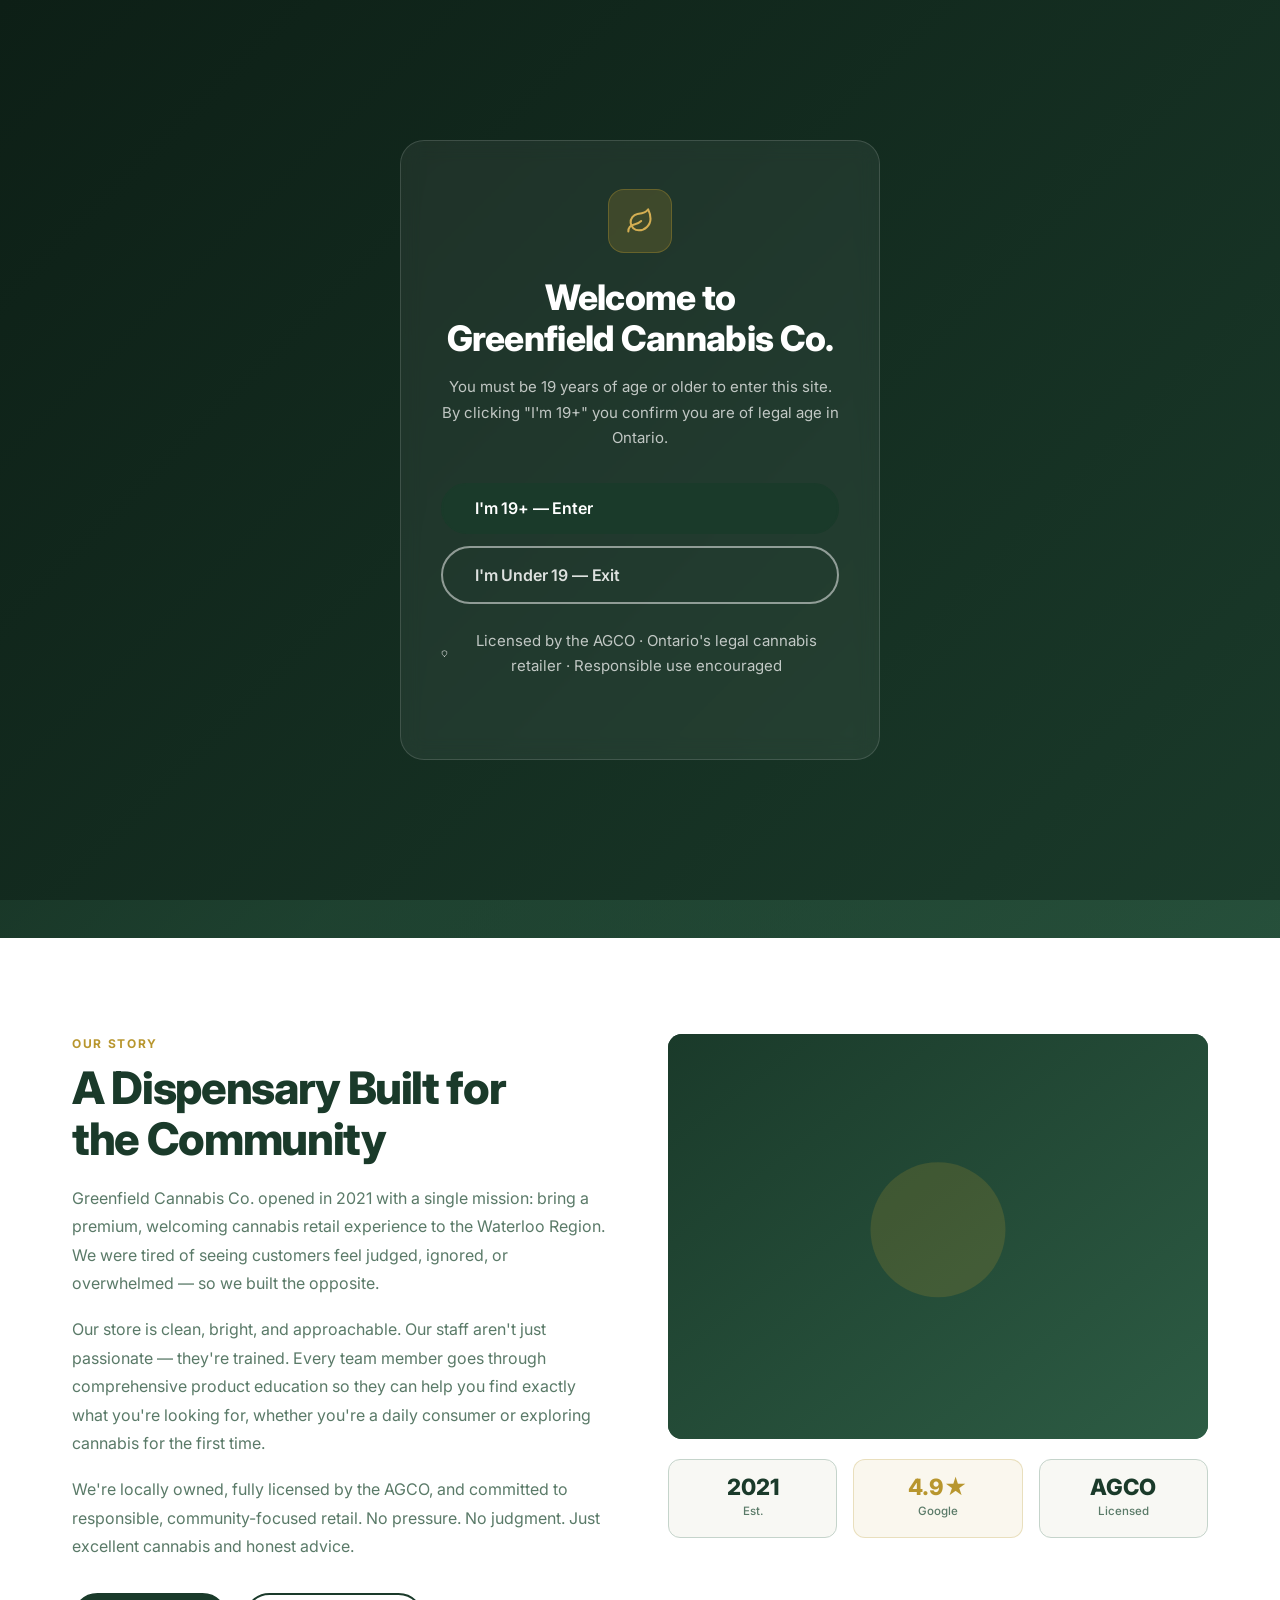
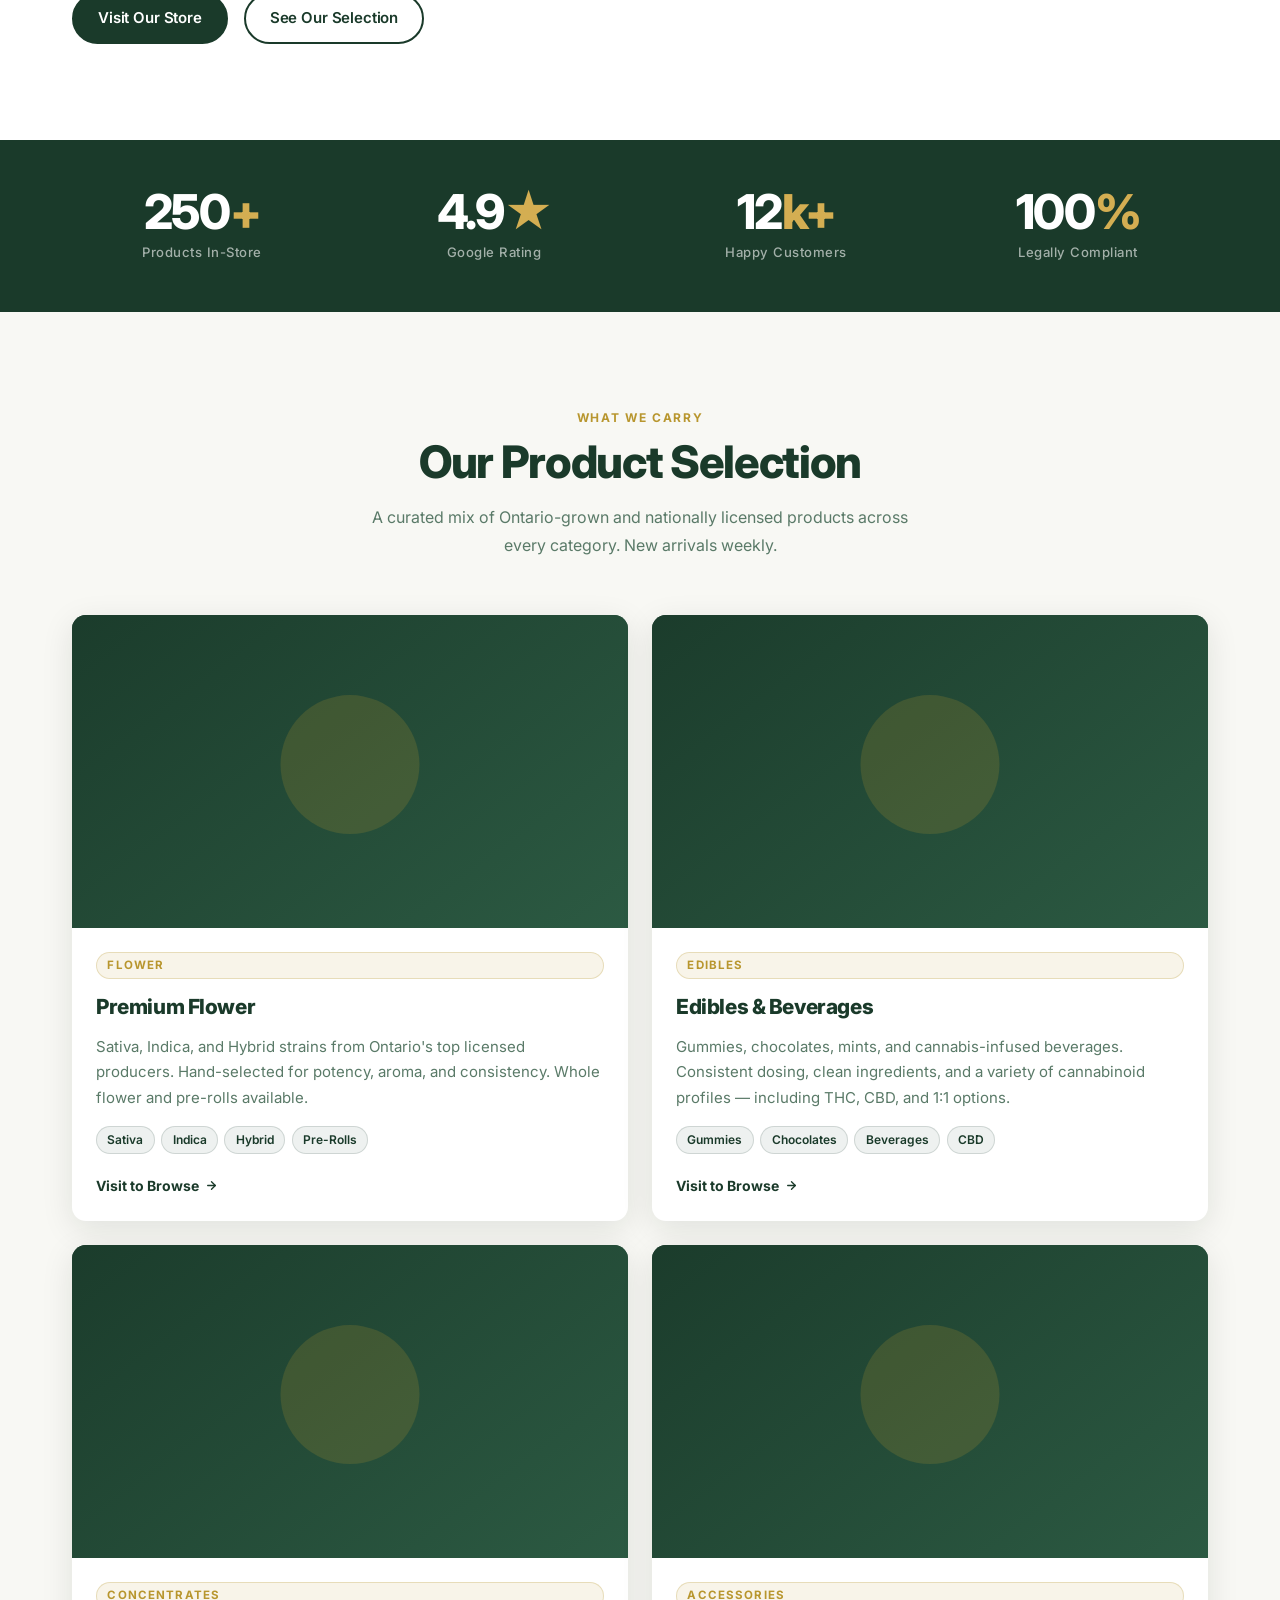
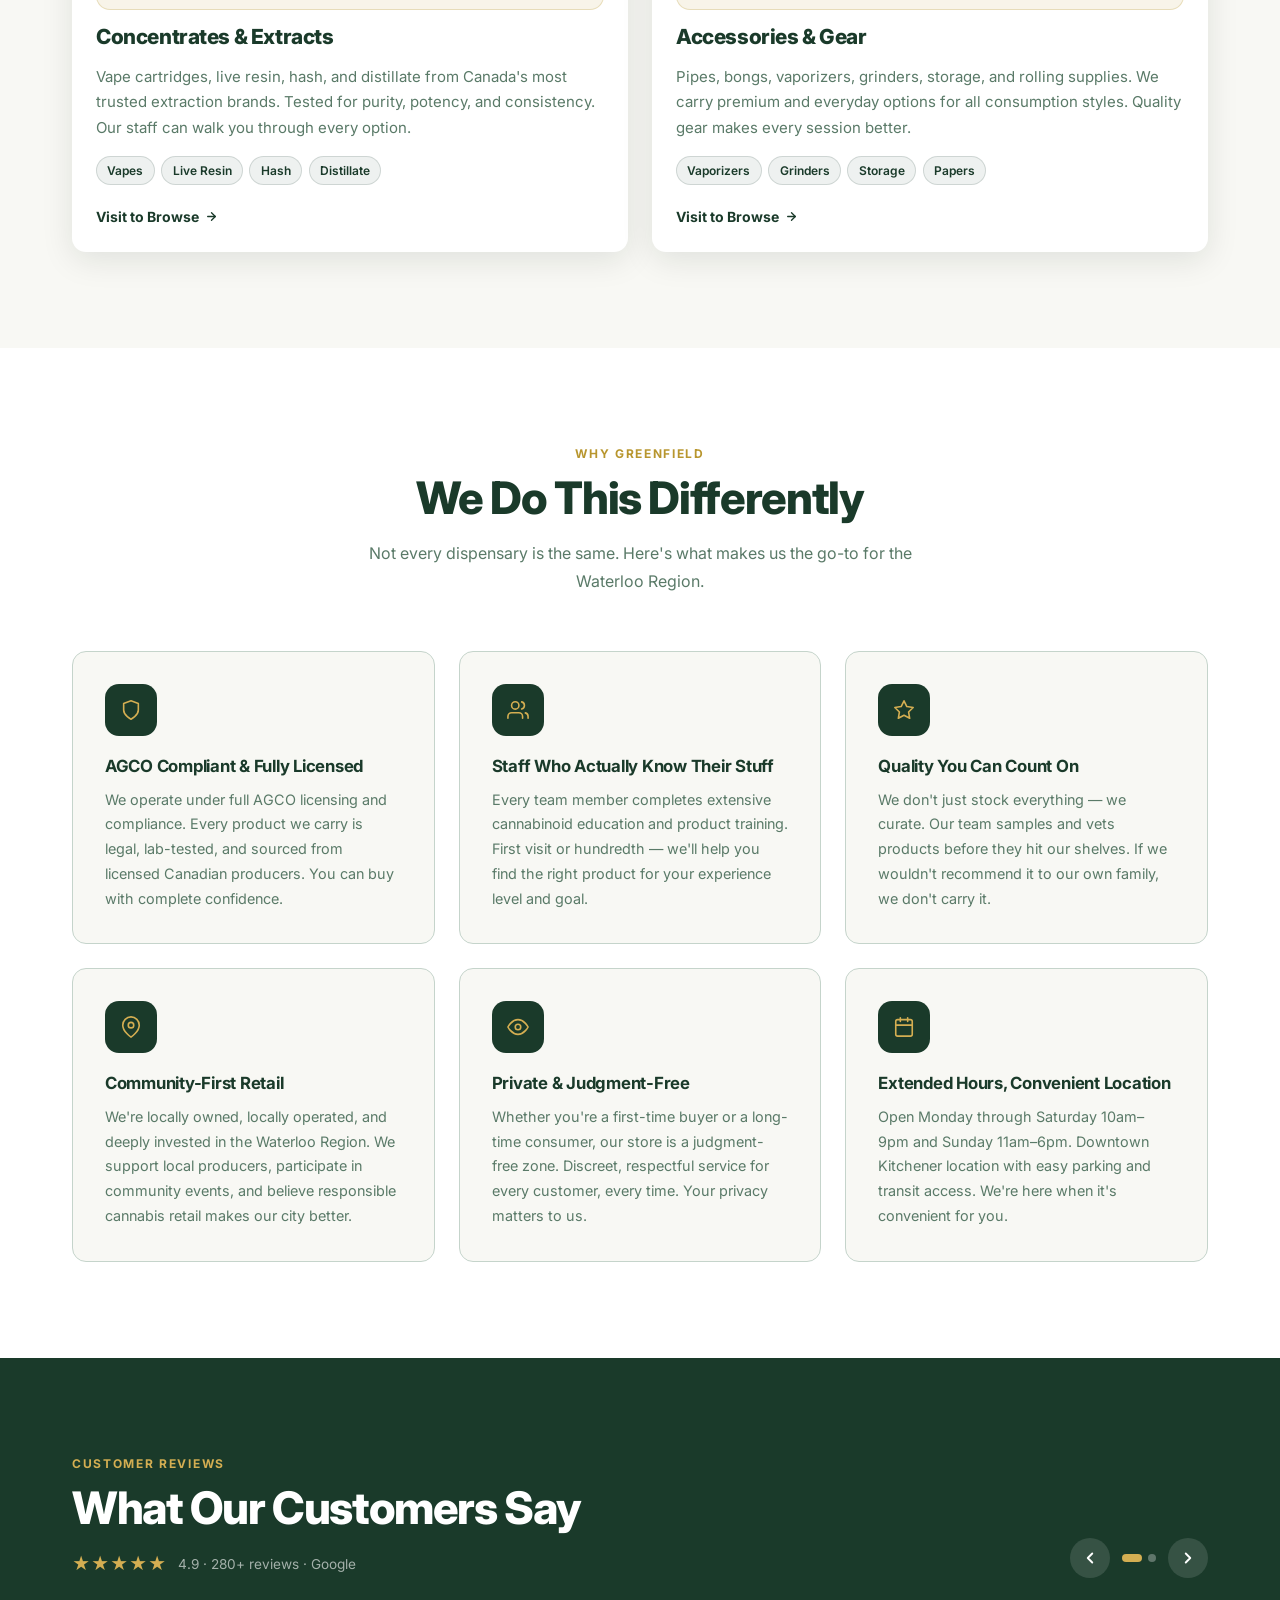
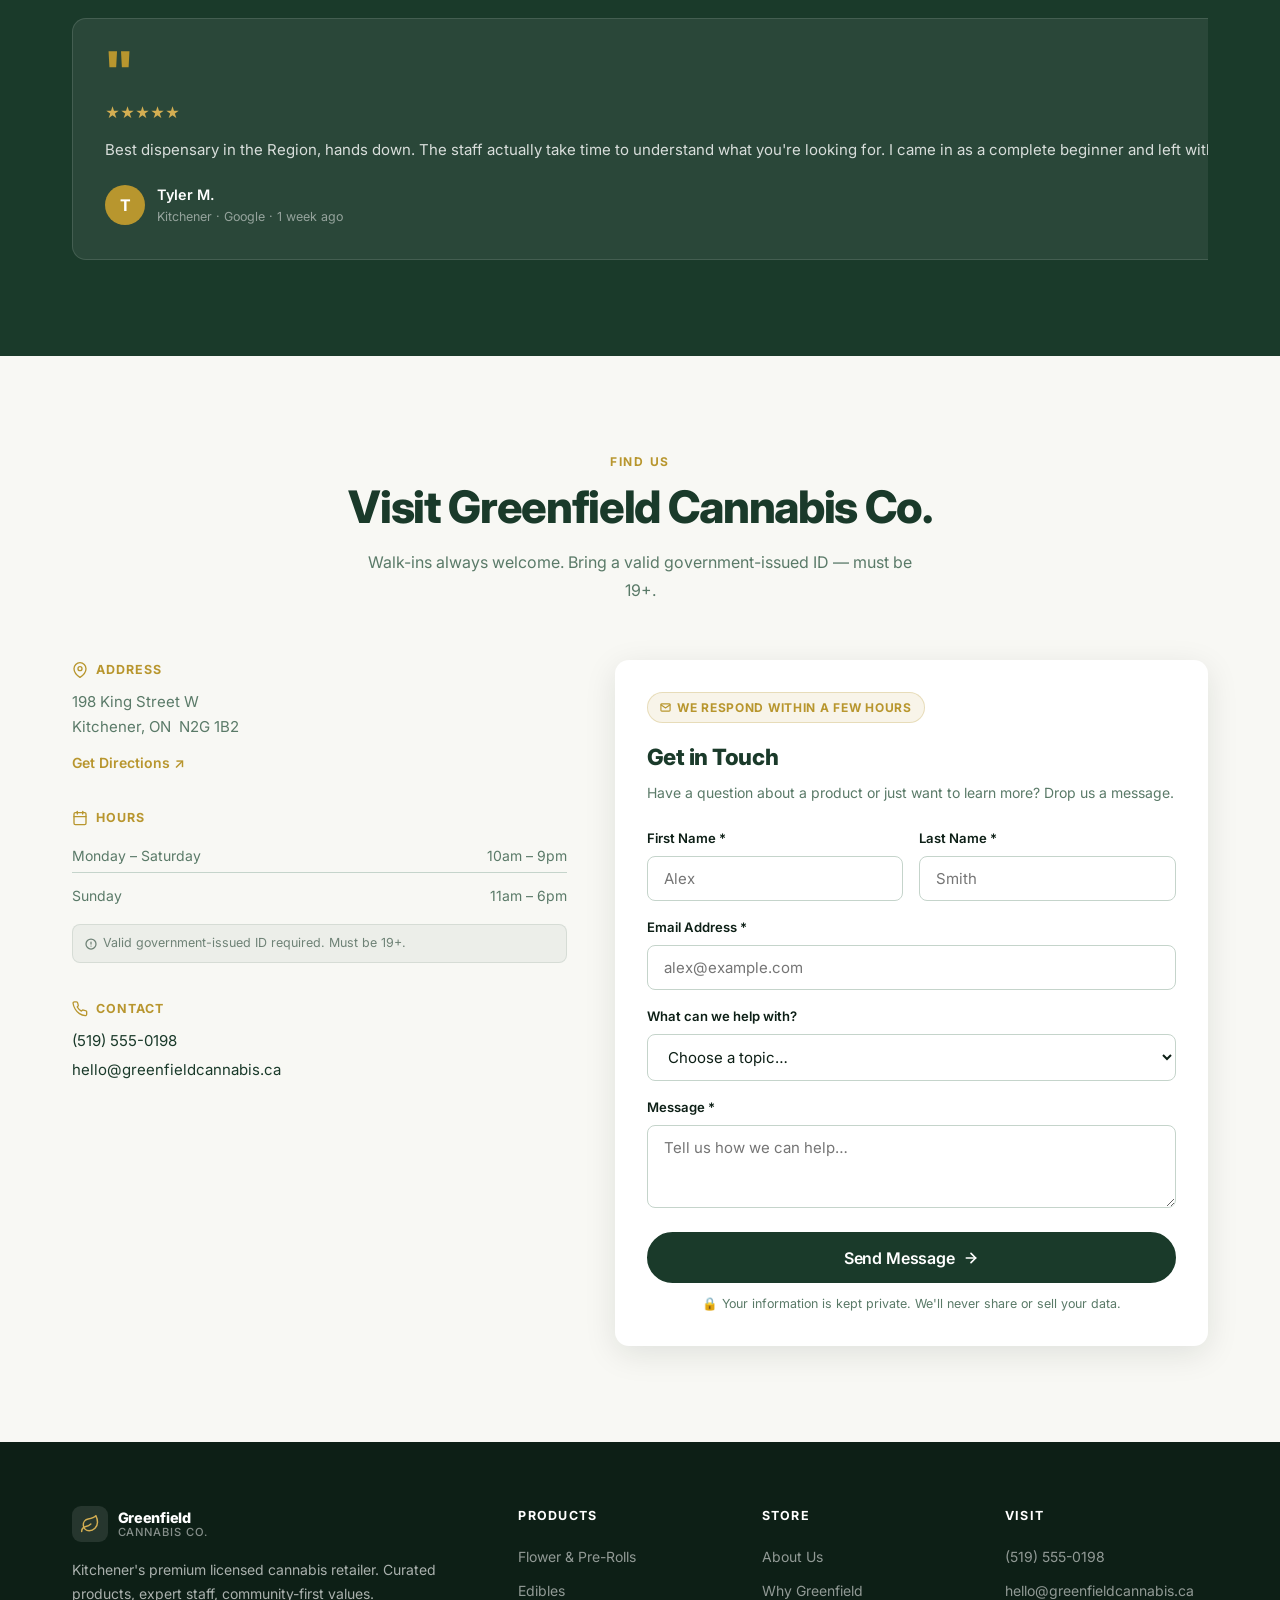
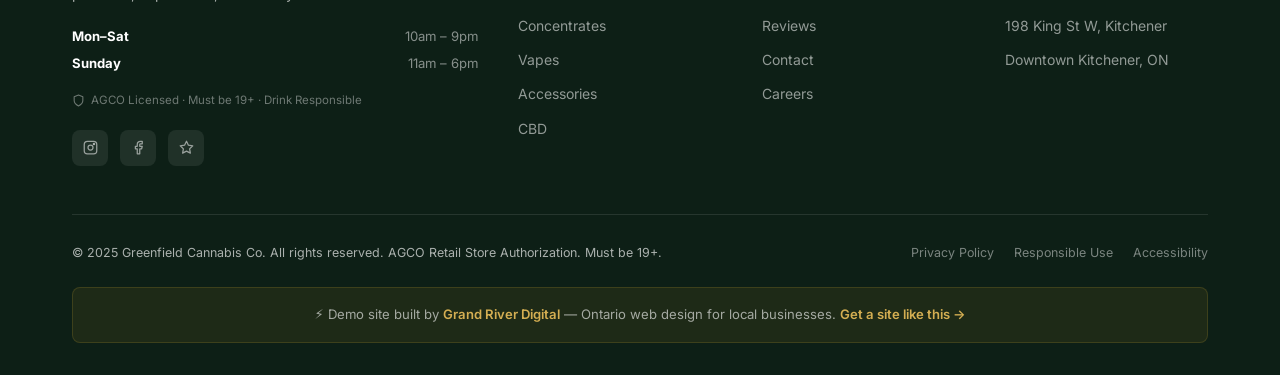
==== index.html @ 95811adf "feat: Greenfield Cannabis Co. demo site — GRD portfolio demo" ====
<!DOCTYPE html>
<html lang="en">
<head>
  <meta charset="UTF-8" />
  <meta name="viewport" content="width=device-width, initial-scale=1.0" />
  <meta name="theme-color" content="#1A3A2A" />
  <title>Greenfield Cannabis Co. | Premium Cannabis Dispensary in Kitchener, ON</title>
  <meta name="description" content="Greenfield Cannabis Co. — Kitchener's premium legal cannabis dispensary. Flower, edibles, concentrates, and accessories. Knowledgeable staff, licensed and compliant. Visit us today." />
  <meta name="robots" content="index, follow" />
  <meta property="og:title" content="Greenfield Cannabis Co. | Kitchener, ON" />
  <meta property="og:description" content="Premium licensed cannabis dispensary in Kitchener, Ontario. Flower, edibles, concentrates, and accessories. Expert staff, community-first." />
  <meta property="og:type" content="website" />
  <meta property="og:url" content="https://grandriverdigital.github.io/greenfield-cannabis-demo" />
  <link rel="canonical" href="https://grandriverdigital.github.io/greenfield-cannabis-demo" />

  <!-- Structured Data -->
  <script type="application/ld+json">
  {
    "@context": "https://schema.org",
    "@type": "Store",
    "name": "Greenfield Cannabis Co.",
    "description": "Premium licensed cannabis dispensary in Kitchener, Ontario.",
    "url": "https://grandriverdigital.github.io/greenfield-cannabis-demo",
    "telephone": "(519) 555-0198",
    "address": {
      "@type": "PostalAddress",
      "streetAddress": "198 King Street W",
      "addressLocality": "Kitchener",
      "addressRegion": "ON",
      "postalCode": "N2G 1B2",
      "addressCountry": "CA"
    },
    "openingHoursSpecification": [
      { "@type": "OpeningHoursSpecification", "dayOfWeek": ["Monday","Tuesday","Wednesday","Thursday","Friday","Saturday"], "opens": "10:00", "closes": "21:00" },
      { "@type": "OpeningHoursSpecification", "dayOfWeek": ["Sunday"], "opens": "11:00", "closes": "18:00" }
    ]
  }
  </script>

  <!-- Fonts -->
  <link rel="preconnect" href="https://fonts.googleapis.com" />
  <link rel="preconnect" href="https://fonts.gstatic.com" crossorigin />
  <link rel="stylesheet" href="https://fonts.googleapis.com/css2?family=Inter:wght@300;400;500;600;700;800;900&display=swap" media="print" onload="this.media='all'" />
  <noscript><link rel="stylesheet" href="https://fonts.googleapis.com/css2?family=Inter:wght@300;400;500;600;700;800;900&display=swap" /></noscript>

  <!-- Image fallback -->
  <script>
    var IMG_FALLBACK = 'data:image/svg+xml,%3Csvg xmlns=%22http://www.w3.org/2000/svg%22 width=%22800%22 height=%22600%22%3E%3ClinearGradient id=%22g%22 x1=%220%25%22 y1=%220%25%22 x2=%22100%25%22 y2=%22100%25%22%3E%3Cstop offset=%220%25%22 stop-color=%22%231A3A2A%22/%3E%3Cstop offset=%22100%25%22 stop-color=%22%232D5C44%22/%3E%3C/linearGradient%3E%3Crect width=%22800%22 height=%22600%22 fill=%22url(%23g)%22/%3E%3Ccircle cx=%22400%22 cy=%22290%22 r=%22100%22 fill=%22rgba(184,150,46,0.2)%22/%3E%3C/svg%3E';
    function imgFallback(img) {
      img.onerror = null;
      img.src = IMG_FALLBACK;
      img.style.objectFit = 'cover';
      var p = img.parentElement;
      if (p) p.style.background = 'linear-gradient(135deg,#1A3A2A 0%,#2D5C44 100%)';
    }
  </script>

  <link rel="stylesheet" href="styles.css" />
</head>
<body>

<!-- ═══════════════════════════════════
     AGE GATE
═══════════════════════════════════ -->
<div id="age-gate" role="dialog" aria-modal="true" aria-labelledby="ag-title">
  <div class="ag-card">
    <div class="ag-logo">
      <div class="ag-leaf" aria-hidden="true">
        <svg width="28" height="28" viewBox="0 0 24 24" fill="none" stroke="currentColor" stroke-width="1.75" stroke-linecap="round" stroke-linejoin="round"><path d="M11 20A7 7 0 0 1 9.8 6.1C15.5 5 17 4.48 19 2c1 2 2 4.18 2 8 0 5.5-4.78 10-10 10z"/><path d="M2 21c0-3 1.85-5.36 5.08-6C9.5 14.52 12 13 13 12"/></svg>
      </div>
    </div>
    <h1 id="ag-title">Welcome to<br/>Greenfield Cannabis Co.</h1>
    <p>You must be 19 years of age or older to enter this site. By clicking "I'm 19+" you confirm you are of legal age in Ontario.</p>
    <div class="ag-actions">
      <button class="btn btn-primary btn-lg" id="ag-yes">I'm 19+ — Enter</button>
      <a href="https://ontario.ca" class="btn btn-outline-lt btn-lg" id="ag-no">I'm Under 19 — Exit</a>
    </div>
    <p class="ag-disclaimer">
      <svg width="11" height="11" viewBox="0 0 24 24" fill="none" stroke="currentColor" stroke-width="2.5" stroke-linecap="round" stroke-linejoin="round" aria-hidden="true"><path d="M12 22s8-4 8-10V5l-8-3-8 3v7c0 6 8 10 8 10z"/></svg>
      Licensed by the AGCO · Ontario's legal cannabis retailer · Responsible use encouraged
    </p>
  </div>
</div>

<!-- ═══════════════════════════════════
     TOP BAR
═══════════════════════════════════ -->
<div id="topbar">
  <div class="topbar-left">
    <div class="topbar-item">
      <svg width="13" height="13" viewBox="0 0 24 24" fill="none" stroke="currentColor" stroke-width="2" stroke-linecap="round" stroke-linejoin="round" aria-hidden="true"><path d="M21 10c0 7-9 13-9 13s-9-6-9-13a9 9 0 0 1 18 0z"/><circle cx="12" cy="10" r="3"/></svg>
      198 King Street W, Kitchener, ON
    </div>
    <div class="topbar-item">
      <svg width="13" height="13" viewBox="0 0 24 24" fill="none" stroke="currentColor" stroke-width="2" stroke-linecap="round" stroke-linejoin="round" aria-hidden="true"><rect x="3" y="4" width="18" height="18" rx="2"/><line x1="16" y1="2" x2="16" y2="6"/><line x1="8" y1="2" x2="8" y2="6"/><line x1="3" y1="10" x2="21" y2="10"/></svg>
      Mon–Sat 10am–9pm &nbsp;|&nbsp; Sun 11am–6pm
    </div>
  </div>
  <a href="tel:5195550198" class="topbar-phone">
    <svg width="13" height="13" viewBox="0 0 24 24" fill="none" stroke="currentColor" stroke-width="2" stroke-linecap="round" stroke-linejoin="round" aria-hidden="true"><path d="M22 16.92v3a2 2 0 0 1-2.18 2 19.79 19.79 0 0 1-8.63-3.07A19.5 19.5 0 0 1 4.69 12 19.79 19.79 0 0 1 1.61 3.44 2 2 0 0 1 3.6 1.27h3a2 2 0 0 1 2 1.72 12.84 12.84 0 0 0 .7 2.81 2 2 0 0 1-.45 2.11L7.91 8.94a16 16 0 0 0 6.16 6.16l.94-.94a2 2 0 0 1 2.11-.45 12.84 12.84 0 0 0 2.81.7A2 2 0 0 1 22 16.92z"/></svg>
    (519) 555-0198
  </a>
</div>

<!-- ═══════════════════════════════════
     STICKY HEADER
═══════════════════════════════════ -->
<header id="hdr">
  <div class="wrap hdr-inner">
    <a href="#" class="logo" aria-label="Greenfield Cannabis Co. — home">
      <div class="logo-icon" aria-hidden="true">
        <svg width="20" height="20" viewBox="0 0 24 24" fill="none" stroke="currentColor" stroke-width="1.75" stroke-linecap="round" stroke-linejoin="round"><path d="M11 20A7 7 0 0 1 9.8 6.1C15.5 5 17 4.48 19 2c1 2 2 4.18 2 8 0 5.5-4.78 10-10 10z"/><path d="M2 21c0-3 1.85-5.36 5.08-6C9.5 14.52 12 13 13 12"/></svg>
      </div>
      <div class="logo-text">
        Greenfield
        <span>Cannabis Co.</span>
      </div>
    </a>

    <nav class="desktop-nav" aria-label="Main navigation">
      <a href="#about">About</a>
      <a href="#products">Products</a>
      <a href="#why-us">Why Us</a>
      <a href="#contact">Visit</a>
    </nav>

    <div class="hdr-right">
      <a href="tel:5195550198" class="hdr-phone" aria-label="Call us">
        <svg width="15" height="15" viewBox="0 0 24 24" fill="none" stroke="currentColor" stroke-width="2" stroke-linecap="round" stroke-linejoin="round" aria-hidden="true"><path d="M22 16.92v3a2 2 0 0 1-2.18 2 19.79 19.79 0 0 1-8.63-3.07A19.5 19.5 0 0 1 4.69 12 19.79 19.79 0 0 1 1.61 3.44 2 2 0 0 1 3.6 1.27h3a2 2 0 0 1 2 1.72 12.84 12.84 0 0 0 .7 2.81 2 2 0 0 1-.45 2.11L7.91 8.94a16 16 0 0 0 6.16 6.16l.94-.94a2 2 0 0 1 2.11-.45 12.84 12.84 0 0 0 2.81.7A2 2 0 0 1 22 16.92z"/></svg>
        (519) 555-0198
      </a>
      <a href="#contact" class="btn btn-primary btn-sm">Visit Us Today</a>
      <button class="hamburger" id="hamburger" aria-label="Toggle navigation menu" aria-expanded="false">
        <span></span><span></span><span></span>
      </button>
    </div>
  </div>
</header>

<!-- Mobile Nav -->
<div id="mobile-nav" role="dialog" aria-modal="true" aria-label="Mobile navigation">
  <nav>
    <a href="#about" class="mobile-link">About</a>
    <a href="#products" class="mobile-link">Products</a>
    <a href="#why-us" class="mobile-link">Why Us</a>
    <a href="#contact" class="mobile-link">Visit</a>
  </nav>
  <div class="mobile-nav-cta">
    <a href="tel:5195550198" class="btn btn-outline-dk btn-lg" style="justify-content:center">
      <svg width="17" height="17" viewBox="0 0 24 24" fill="none" stroke="currentColor" stroke-width="2" stroke-linecap="round" stroke-linejoin="round" aria-hidden="true"><path d="M22 16.92v3a2 2 0 0 1-2.18 2 19.79 19.79 0 0 1-8.63-3.07A19.5 19.5 0 0 1 4.69 12 19.79 19.79 0 0 1 1.61 3.44 2 2 0 0 1 3.6 1.27h3a2 2 0 0 1 2 1.72 12.84 12.84 0 0 0 .7 2.81 2 2 0 0 1-.45 2.11L7.91 8.94a16 16 0 0 0 6.16 6.16l.94-.94a2 2 0 0 1 2.11-.45 12.84 12.84 0 0 0 2.81.7A2 2 0 0 1 22 16.92z"/></svg>
      (519) 555-0198
    </a>
    <a href="#contact" class="btn btn-primary btn-lg" style="justify-content:center">Get Directions</a>
  </div>
</div>

<!-- ═══════════════════════════════════
     HERO
═══════════════════════════════════ -->
<section id="hero" aria-labelledby="hero-h1">
  <div class="hero-bg">
    <img
      src="https://images.pexels.com/photos/5756626/pexels-photo-5756626.jpeg?auto=compress&cs=tinysrgb&w=1800&h=900&dpr=1"
      alt="Clean, modern retail dispensary interior with professional product display"
      fetchpriority="high"
      loading="eager"
      onerror="imgFallback(this)" />
  </div>
  <div class="hero-overlay" aria-hidden="true"></div>
  <div class="hero-content">
    <div class="wrap">
      <div class="hero-inner">
        <div class="hero-kicker">
          <span class="dot" aria-hidden="true"></span>
          AGCO Licensed &nbsp;·&nbsp; Kitchener, Ontario
        </div>
        <h1 id="hero-h1">
          Premium Cannabis.<br><em>Expert Guidance.</em>
        </h1>
        <p class="hero-sub">
          Kitchener's most trusted cannabis retailer. A curated selection of Ontario's finest flower, edibles, concentrates, and accessories — with staff who actually know their stuff.
        </p>
        <div class="hero-ctas">
          <a href="#products" class="btn btn-primary btn-lg">
            <svg width="17" height="17" viewBox="0 0 24 24" fill="none" stroke="currentColor" stroke-width="2.2" stroke-linecap="round" stroke-linejoin="round" aria-hidden="true"><rect x="2" y="3" width="20" height="14" rx="2"/><line x1="8" y1="21" x2="16" y2="21"/><line x1="12" y1="17" x2="12" y2="21"/></svg>
            Explore Products
          </a>
          <a href="#contact" class="btn btn-outline btn-lg">
            Store Hours &amp; Location
            <svg width="16" height="16" viewBox="0 0 24 24" fill="none" stroke="currentColor" stroke-width="2.5" stroke-linecap="round" stroke-linejoin="round" aria-hidden="true"><line x1="5" y1="12" x2="19" y2="12"/><polyline points="12 5 19 12 12 19"/></svg>
          </a>
        </div>
        <div class="hero-badges" role="list" aria-label="Trust indicators">
          <div class="hero-badge" role="listitem">
            <span class="badge-icon" aria-hidden="true">✓</span>
            AGCO Licensed
          </div>
          <div class="hero-badge" role="listitem">
            <span class="badge-icon" aria-hidden="true">🌿</span>
            Ontario Grown
          </div>
          <div class="hero-badge" role="listitem">
            <span class="badge-icon" aria-hidden="true">👤</span>
            Expert Staff
          </div>
          <div class="hero-badge" role="listitem">
            <span class="badge-icon" aria-hidden="true">🔒</span>
            Private &amp; Discreet
          </div>
        </div>
      </div>
    </div>
  </div>
</section>

<!-- ═══════════════════════════════════
     ABOUT / STORY
═══════════════════════════════════ -->
<section id="about" aria-labelledby="about-title">
  <div class="wrap">
    <div class="about-grid">
      <div class="about-text">
        <div class="eyebrow sr">Our Story</div>
        <h2 class="section-title sr d1" id="about-title">A Dispensary Built for<br/>the Community</h2>
        <p class="sr d2">
          Greenfield Cannabis Co. opened in 2021 with a single mission: bring a premium, welcoming cannabis retail experience to the Waterloo Region. We were tired of seeing customers feel judged, ignored, or overwhelmed — so we built the opposite.
        </p>
        <p class="sr d2">
          Our store is clean, bright, and approachable. Our staff aren't just passionate — they're trained. Every team member goes through comprehensive product education so they can help you find exactly what you're looking for, whether you're a daily consumer or exploring cannabis for the first time.
        </p>
        <p class="sr d3">
          We're locally owned, fully licensed by the AGCO, and committed to responsible, community-focused retail. No pressure. No judgment. Just excellent cannabis and honest advice.
        </p>
        <div class="about-cta sr d4">
          <a href="#contact" class="btn btn-primary">Visit Our Store</a>
          <a href="#products" class="btn btn-outline-dk">See Our Selection</a>
        </div>
      </div>
      <div class="about-img-side sr">
        <div class="about-img-main">
          <img
            src="https://images.pexels.com/photos/5758856/pexels-photo-5758856.jpeg?auto=compress&cs=tinysrgb&w=800&h=600&dpr=1"
            alt="Clean, modern cannabis dispensary retail floor with display cases"
            loading="lazy"
            onerror="imgFallback(this)" />
        </div>
        <div class="about-stat-badges">
          <div class="about-stat-badge">
            <div class="big">2021</div>
            <div class="sm">Est.</div>
          </div>
          <div class="about-stat-badge gold">
            <div class="big">4.9★</div>
            <div class="sm">Google</div>
          </div>
          <div class="about-stat-badge">
            <div class="big">AGCO</div>
            <div class="sm">Licensed</div>
          </div>
        </div>
      </div>
    </div>
  </div>
</section>

<!-- ═══════════════════════════════════
     STATS STRIP
═══════════════════════════════════ -->
<div id="stats" aria-label="Store highlights">
  <div class="wrap">
    <div class="stats-row">
      <div class="stat-cell">
        <div class="stat-n" id="sn-skus">0<span class="accent">+</span></div>
        <div class="stat-l">Products In-Store</div>
      </div>
      <div class="stat-cell">
        <div class="stat-n">4.9<span class="accent">★</span></div>
        <div class="stat-l">Google Rating</div>
      </div>
      <div class="stat-cell">
        <div class="stat-n" id="sn-customers">0<span class="accent">k+</span></div>
        <div class="stat-l">Happy Customers</div>
      </div>
      <div class="stat-cell">
        <div class="stat-n">100<span class="accent">%</span></div>
        <div class="stat-l">Legally Compliant</div>
      </div>
    </div>
  </div>
</div>

<!-- ═══════════════════════════════════
     PRODUCT CATEGORIES
═══════════════════════════════════ -->
<section id="products" aria-labelledby="prod-title">
  <div class="wrap">
    <div class="section-head">
      <div class="eyebrow sr">What We Carry</div>
      <h2 class="section-title sr d1" id="prod-title">Our Product Selection</h2>
      <p class="section-sub sr d2">A curated mix of Ontario-grown and nationally licensed products across every category. New arrivals weekly.</p>
    </div>

    <div class="products-grid">

      <article class="product-card sr d1" aria-label="Flower category">
        <div class="product-card__img">
          <img
            src="https://images.pexels.com/photos/7667526/pexels-photo-7667526.jpeg?auto=compress&cs=tinysrgb&w=700&h=480&dpr=1"
            alt="Premium cannabis flower buds up close"
            loading="lazy"
            onerror="imgFallback(this)" />
        </div>
        <div class="product-card__body">
          <div class="product-card__cat">Flower</div>
          <h3>Premium Flower</h3>
          <p>Sativa, Indica, and Hybrid strains from Ontario's top licensed producers. Hand-selected for potency, aroma, and consistency. Whole flower and pre-rolls available.</p>
          <div class="product-card__tags">
            <span class="ptag">Sativa</span>
            <span class="ptag">Indica</span>
            <span class="ptag">Hybrid</span>
            <span class="ptag">Pre-Rolls</span>
          </div>
          <a href="#contact" class="product-card__cta">
            Visit to Browse
            <svg width="13" height="13" viewBox="0 0 24 24" fill="none" stroke="currentColor" stroke-width="2.5" stroke-linecap="round" stroke-linejoin="round" aria-hidden="true"><line x1="5" y1="12" x2="19" y2="12"/><polyline points="12 5 19 12 12 19"/></svg>
          </a>
        </div>
      </article>

      <article class="product-card sr d2" aria-label="Edibles category">
        <div class="product-card__img">
          <img
            src="https://images.pexels.com/photos/5469069/pexels-photo-5469069.jpeg?auto=compress&cs=tinysrgb&w=700&h=480&dpr=1"
            alt="Cannabis infused edibles and gummies on display"
            loading="lazy"
            onerror="imgFallback(this)" />
        </div>
        <div class="product-card__body">
          <div class="product-card__cat">Edibles</div>
          <h3>Edibles &amp; Beverages</h3>
          <p>Gummies, chocolates, mints, and cannabis-infused beverages. Consistent dosing, clean ingredients, and a variety of cannabinoid profiles — including THC, CBD, and 1:1 options.</p>
          <div class="product-card__tags">
            <span class="ptag">Gummies</span>
            <span class="ptag">Chocolates</span>
            <span class="ptag">Beverages</span>
            <span class="ptag">CBD</span>
          </div>
          <a href="#contact" class="product-card__cta">
            Visit to Browse
            <svg width="13" height="13" viewBox="0 0 24 24" fill="none" stroke="currentColor" stroke-width="2.5" stroke-linecap="round" stroke-linejoin="round" aria-hidden="true"><line x1="5" y1="12" x2="19" y2="12"/><polyline points="12 5 19 12 12 19"/></svg>
          </a>
        </div>
      </article>

      <article class="product-card sr d3" aria-label="Concentrates category">
        <div class="product-card__img">
          <img
            src="https://images.pexels.com/photos/5756626/pexels-photo-5756626.jpeg?auto=compress&cs=tinysrgb&w=700&h=480&dpr=1"
            alt="Modern dispensary showing concentrate and extract products"
            loading="lazy"
            onerror="imgFallback(this)" />
        </div>
        <div class="product-card__body">
          <div class="product-card__cat">Concentrates</div>
          <h3>Concentrates &amp; Extracts</h3>
          <p>Vape cartridges, live resin, hash, and distillate from Canada's most trusted extraction brands. Tested for purity, potency, and consistency. Our staff can walk you through every option.</p>
          <div class="product-card__tags">
            <span class="ptag">Vapes</span>
            <span class="ptag">Live Resin</span>
            <span class="ptag">Hash</span>
            <span class="ptag">Distillate</span>
          </div>
          <a href="#contact" class="product-card__cta">
            Visit to Browse
            <svg width="13" height="13" viewBox="0 0 24 24" fill="none" stroke="currentColor" stroke-width="2.5" stroke-linecap="round" stroke-linejoin="round" aria-hidden="true"><line x1="5" y1="12" x2="19" y2="12"/><polyline points="12 5 19 12 12 19"/></svg>
          </a>
        </div>
      </article>

      <article class="product-card sr d2" aria-label="Accessories category">
        <div class="product-card__img">
          <img
            src="https://images.pexels.com/photos/3692717/pexels-photo-3692717.jpeg?auto=compress&cs=tinysrgb&w=700&h=480&dpr=1"
            alt="Clean modern retail shelving with cannabis accessories"
            loading="lazy"
            onerror="imgFallback(this)" />
        </div>
        <div class="product-card__body">
          <div class="product-card__cat">Accessories</div>
          <h3>Accessories &amp; Gear</h3>
          <p>Pipes, bongs, vaporizers, grinders, storage, and rolling supplies. We carry premium and everyday options for all consumption styles. Quality gear makes every session better.</p>
          <div class="product-card__tags">
            <span class="ptag">Vaporizers</span>
            <span class="ptag">Grinders</span>
            <span class="ptag">Storage</span>
            <span class="ptag">Papers</span>
          </div>
          <a href="#contact" class="product-card__cta">
            Visit to Browse
            <svg width="13" height="13" viewBox="0 0 24 24" fill="none" stroke="currentColor" stroke-width="2.5" stroke-linecap="round" stroke-linejoin="round" aria-hidden="true"><line x1="5" y1="12" x2="19" y2="12"/><polyline points="12 5 19 12 12 19"/></svg>
          </a>
        </div>
      </article>

    </div>
  </div>
</section>

<!-- ═══════════════════════════════════
     WHY US
═══════════════════════════════════ -->
<section id="why-us" aria-labelledby="why-title">
  <div class="wrap">
    <div class="section-head">
      <div class="eyebrow sr">Why Greenfield</div>
      <h2 class="section-title sr d1" id="why-title">We Do This Differently</h2>
      <p class="section-sub sr d2">Not every dispensary is the same. Here's what makes us the go-to for the Waterloo Region.</p>
    </div>

    <div class="why-grid">

      <div class="why-card sr d1">
        <div class="why-icon" aria-hidden="true">
          <svg width="22" height="22" viewBox="0 0 24 24" fill="none" stroke="currentColor" stroke-width="1.75" stroke-linecap="round" stroke-linejoin="round"><path d="M12 22s8-4 8-10V5l-8-3-8 3v7c0 6 8 10 8 10z"/></svg>
        </div>
        <h3>AGCO Compliant &amp; Fully Licensed</h3>
        <p>We operate under full AGCO licensing and compliance. Every product we carry is legal, lab-tested, and sourced from licensed Canadian producers. You can buy with complete confidence.</p>
      </div>

      <div class="why-card sr d2">
        <div class="why-icon" aria-hidden="true">
          <svg width="22" height="22" viewBox="0 0 24 24" fill="none" stroke="currentColor" stroke-width="1.75" stroke-linecap="round" stroke-linejoin="round"><path d="M17 21v-2a4 4 0 0 0-4-4H5a4 4 0 0 0-4 4v2"/><circle cx="9" cy="7" r="4"/><path d="M23 21v-2a4 4 0 0 0-3-3.87"/><path d="M16 3.13a4 4 0 0 1 0 7.75"/></svg>
        </div>
        <h3>Staff Who Actually Know Their Stuff</h3>
        <p>Every team member completes extensive cannabinoid education and product training. First visit or hundredth — we'll help you find the right product for your experience level and goal.</p>
      </div>

      <div class="why-card sr d3">
        <div class="why-icon" aria-hidden="true">
          <svg width="22" height="22" viewBox="0 0 24 24" fill="none" stroke="currentColor" stroke-width="1.75" stroke-linecap="round" stroke-linejoin="round"><polygon points="12 2 15.09 8.26 22 9.27 17 14.14 18.18 21.02 12 17.77 5.82 21.02 7 14.14 2 9.27 8.91 8.26 12 2"/></svg>
        </div>
        <h3>Quality You Can Count On</h3>
        <p>We don't just stock everything — we curate. Our team samples and vets products before they hit our shelves. If we wouldn't recommend it to our own family, we don't carry it.</p>
      </div>

      <div class="why-card sr d2">
        <div class="why-icon" aria-hidden="true">
          <svg width="22" height="22" viewBox="0 0 24 24" fill="none" stroke="currentColor" stroke-width="1.75" stroke-linecap="round" stroke-linejoin="round"><path d="M21 10c0 7-9 13-9 13s-9-6-9-13a9 9 0 0 1 18 0z"/><circle cx="12" cy="10" r="3"/></svg>
        </div>
        <h3>Community-First Retail</h3>
        <p>We're locally owned, locally operated, and deeply invested in the Waterloo Region. We support local producers, participate in community events, and believe responsible cannabis retail makes our city better.</p>
      </div>

      <div class="why-card sr d3">
        <div class="why-icon" aria-hidden="true">
          <svg width="22" height="22" viewBox="0 0 24 24" fill="none" stroke="currentColor" stroke-width="1.75" stroke-linecap="round" stroke-linejoin="round"><path d="M1 12s4-8 11-8 11 8 11 8-4 8-11 8-11-8-11-8z"/><circle cx="12" cy="12" r="3"/></svg>
        </div>
        <h3>Private &amp; Judgment-Free</h3>
        <p>Whether you're a first-time buyer or a long-time consumer, our store is a judgment-free zone. Discreet, respectful service for every customer, every time. Your privacy matters to us.</p>
      </div>

      <div class="why-card sr d4">
        <div class="why-icon" aria-hidden="true">
          <svg width="22" height="22" viewBox="0 0 24 24" fill="none" stroke="currentColor" stroke-width="1.75" stroke-linecap="round" stroke-linejoin="round"><rect x="3" y="4" width="18" height="18" rx="2"/><line x1="16" y1="2" x2="16" y2="6"/><line x1="8" y1="2" x2="8" y2="6"/><line x1="3" y1="10" x2="21" y2="10"/></svg>
        </div>
        <h3>Extended Hours, Convenient Location</h3>
        <p>Open Monday through Saturday 10am–9pm and Sunday 11am–6pm. Downtown Kitchener location with easy parking and transit access. We're here when it's convenient for you.</p>
      </div>

    </div>
  </div>
</section>

<!-- ═══════════════════════════════════
     TESTIMONIALS
═══════════════════════════════════ -->
<section id="testimonials" aria-labelledby="test-title">
  <div class="wrap">
    <div style="display:flex; justify-content:space-between; align-items:flex-end; flex-wrap:wrap; gap:1.5rem; margin-bottom:2.5rem;">
      <div>
        <div class="eyebrow lt sr">Customer Reviews</div>
        <h2 class="section-title lt sr d1" id="test-title">What Our Customers Say</h2>
        <div class="rating-display sr d2">
          <div class="stars" aria-label="4.9 star rating">★★★★★</div>
          <div class="rating-text">4.9 · 280+ reviews · Google</div>
        </div>
      </div>
      <div class="carousel-controls sr d1">
        <button class="carousel-btn" id="prev-btn" aria-label="Previous reviews">
          <svg width="18" height="18" viewBox="0 0 24 24" fill="none" stroke="currentColor" stroke-width="2.5" stroke-linecap="round" stroke-linejoin="round"><polyline points="15 18 9 12 15 6"/></svg>
        </button>
        <div class="carousel-dots" id="carousel-dots" role="tablist"></div>
        <button class="carousel-btn" id="next-btn" aria-label="Next reviews">
          <svg width="18" height="18" viewBox="0 0 24 24" fill="none" stroke="currentColor" stroke-width="2.5" stroke-linecap="round" stroke-linejoin="round"><polyline points="9 18 15 12 9 6"/></svg>
        </button>
      </div>
    </div>
    <div class="carousel-wrap">
      <div class="carousel-track-outer">
        <div class="carousel-track" id="carousel-track">

          <div class="testimonial-card">
            <div class="t-quote">"</div>
            <div class="t-stars">★★★★★</div>
            <p class="t-text">Best dispensary in the Region, hands down. The staff actually take time to understand what you're looking for. I came in as a complete beginner and left with exactly the right product at exactly the right dose. I've been a regular ever since.</p>
            <div class="t-author">
              <div class="t-avatar" aria-hidden="true">T</div>
              <div>
                <div class="t-name">Tyler M.</div>
                <div class="t-loc">Kitchener · Google · 1 week ago</div>
              </div>
            </div>
          </div>

          <div class="testimonial-card">
            <div class="t-quote">"</div>
            <div class="t-stars">★★★★★</div>
            <p class="t-text">Incredibly clean store, amazing selection, and the friendliest staff I've encountered anywhere. They never make you feel rushed or judged. My partner and I discovered edibles we didn't even know existed. Game changer. This is the bar other shops should be measured against.</p>
            <div class="t-author">
              <div class="t-avatar" aria-hidden="true">K</div>
              <div>
                <div class="t-name">Karen &amp; Jordan W.</div>
                <div class="t-loc">Waterloo · Google · 2 weeks ago</div>
              </div>
            </div>
          </div>

          <div class="testimonial-card">
            <div class="t-quote">"</div>
            <div class="t-stars">★★★★★</div>
            <p class="t-text">I switched from a big chain to Greenfield and the difference is night and day. The staff here remember your preferences, they give real recommendations, and the product quality is consistently excellent. Plus they always have new stuff in. Never disappointed.</p>
            <div class="t-author">
              <div class="t-avatar" aria-hidden="true">R</div>
              <div>
                <div class="t-name">Ryan S.</div>
                <div class="t-loc">Cambridge · Google · 1 month ago</div>
              </div>
            </div>
          </div>

          <div class="testimonial-card">
            <div class="t-quote">"</div>
            <div class="t-stars">★★★★★</div>
            <p class="t-text">As a senior using cannabis for chronic pain management, I was nervous walking in the first time. The staff were so respectful and knowledgeable — they explained everything clearly, helped me find a CBD tincture that actually works, and made me feel completely welcome. Five stars is not enough.</p>
            <div class="t-author">
              <div class="t-avatar" aria-hidden="true">M</div>
              <div>
                <div class="t-name">Margaret L.</div>
                <div class="t-loc">Kitchener · Google · 3 weeks ago</div>
              </div>
            </div>
          </div>

        </div>
      </div>
    </div>
  </div>
</section>

<!-- ═══════════════════════════════════
     CONTACT + HOURS
═══════════════════════════════════ -->
<section id="contact" aria-labelledby="contact-title">
  <div class="wrap">
    <div class="section-head">
      <div class="eyebrow sr">Find Us</div>
      <h2 class="section-title sr d1" id="contact-title">Visit Greenfield Cannabis Co.</h2>
      <p class="section-sub sr d2">Walk-ins always welcome. Bring a valid government-issued ID — must be 19+.</p>
    </div>

    <div class="contact-grid">
      <div class="contact-details sr d1">
        <div class="info-block">
          <h4>
            <svg width="16" height="16" viewBox="0 0 24 24" fill="none" stroke="currentColor" stroke-width="2" stroke-linecap="round" stroke-linejoin="round" aria-hidden="true"><path d="M21 10c0 7-9 13-9 13s-9-6-9-13a9 9 0 0 1 18 0z"/><circle cx="12" cy="10" r="3"/></svg>
            Address
          </h4>
          <p>198 King Street W<br/>Kitchener, ON &nbsp;N2G 1B2</p>
          <a href="https://maps.google.com/?q=198+King+Street+W+Kitchener+ON" target="_blank" rel="noopener noreferrer" class="map-link">Get Directions ↗</a>
        </div>
        <div class="info-block">
          <h4>
            <svg width="16" height="16" viewBox="0 0 24 24" fill="none" stroke="currentColor" stroke-width="2" stroke-linecap="round" stroke-linejoin="round" aria-hidden="true"><rect x="3" y="4" width="18" height="18" rx="2"/><line x1="16" y1="2" x2="16" y2="6"/><line x1="8" y1="2" x2="8" y2="6"/><line x1="3" y1="10" x2="21" y2="10"/></svg>
            Hours
          </h4>
          <div class="hours-table">
            <div class="hours-row"><span>Monday – Saturday</span><span>10am – 9pm</span></div>
            <div class="hours-row"><span>Sunday</span><span>11am – 6pm</span></div>
          </div>
          <p class="hours-note">
            <svg width="12" height="12" viewBox="0 0 24 24" fill="none" stroke="currentColor" stroke-width="2.5" stroke-linecap="round" stroke-linejoin="round" aria-hidden="true"><circle cx="12" cy="12" r="10"/><line x1="12" y1="8" x2="12" y2="12"/><line x1="12" y1="16" x2="12.01" y2="16"/></svg>
            Valid government-issued ID required. Must be 19+.
          </p>
        </div>
        <div class="info-block">
          <h4>
            <svg width="16" height="16" viewBox="0 0 24 24" fill="none" stroke="currentColor" stroke-width="2" stroke-linecap="round" stroke-linejoin="round" aria-hidden="true"><path d="M22 16.92v3a2 2 0 0 1-2.18 2 19.79 19.79 0 0 1-8.63-3.07A19.5 19.5 0 0 1 4.69 12 19.79 19.79 0 0 1 1.61 3.44 2 2 0 0 1 3.6 1.27h3a2 2 0 0 1 2 1.72 12.84 12.84 0 0 0 .7 2.81 2 2 0 0 1-.45 2.11L7.91 8.94a16 16 0 0 0 6.16 6.16l.94-.94a2 2 0 0 1 2.11-.45 12.84 12.84 0 0 0 2.81.7A2 2 0 0 1 22 16.92z"/></svg>
            Contact
          </h4>
          <p><a href="tel:5195550198">(519) 555-0198</a></p>
          <p><a href="mailto:hello@greenfieldcannabis.ca">hello@greenfieldcannabis.ca</a></p>
        </div>
      </div>

      <div class="contact-form-card sr d2">
        <div class="form-badge">
          <svg width="11" height="11" viewBox="0 0 24 24" fill="none" stroke="currentColor" stroke-width="2.5" stroke-linecap="round" stroke-linejoin="round" aria-hidden="true"><path d="M4 4h16c1.1 0 2 .9 2 2v12c0 1.1-.9 2-2 2H4c-1.1 0-2-.9-2-2V6c0-1.1.9-2 2-2z"/><polyline points="22,6 12,13 2,6"/></svg>
          We respond within a few hours
        </div>
        <h3>Get in Touch</h3>
        <p>Have a question about a product or just want to learn more? Drop us a message.</p>
        <form id="contact-form" novalidate>
          <div class="form-row">
            <div class="form-group">
              <label for="cfname">First Name *</label>
              <input id="cfname" type="text" placeholder="Alex" required autocomplete="given-name" />
            </div>
            <div class="form-group">
              <label for="clname">Last Name *</label>
              <input id="clname" type="text" placeholder="Smith" required autocomplete="family-name" />
            </div>
          </div>
          <div class="form-group">
            <label for="cemail">Email Address *</label>
            <input id="cemail" type="email" placeholder="alex@example.com" required autocomplete="email" />
          </div>
          <div class="form-group">
            <label for="csubject">What can we help with?</label>
            <select id="csubject">
              <option value="">Choose a topic…</option>
              <option>Product recommendation</option>
              <option>First-time visitor question</option>
              <option>CBD / wellness inquiry</option>
              <option>Accessibility or special needs</option>
              <option>Other</option>
            </select>
          </div>
          <div class="form-group">
            <label for="cmsg">Message *</label>
            <textarea id="cmsg" rows="3" required placeholder="Tell us how we can help…"></textarea>
          </div>
          <button type="submit" id="contact-submit-btn" class="btn btn-primary btn-lg form-submit">
            Send Message
            <svg width="16" height="16" viewBox="0 0 24 24" fill="none" stroke="currentColor" stroke-width="2.5" stroke-linecap="round" stroke-linejoin="round" aria-hidden="true"><line x1="5" y1="12" x2="19" y2="12"/><polyline points="12 5 19 12 12 19"/></svg>
          </button>
          <p class="form-disc">🔒 Your information is kept private. We'll never share or sell your data.</p>
        </form>
      </div>
    </div>
  </div>
</section>

<!-- ═══════════════════════════════════
     FOOTER
═══════════════════════════════════ -->
<footer aria-label="Site footer">
  <div class="wrap">
    <div class="footer-grid">
      <div class="footer-brand">
        <a href="#" class="logo" aria-label="Greenfield Cannabis Co. home">
          <div class="logo-icon" aria-hidden="true">
            <svg width="20" height="20" viewBox="0 0 24 24" fill="none" stroke="currentColor" stroke-width="1.75" stroke-linecap="round" stroke-linejoin="round"><path d="M11 20A7 7 0 0 1 9.8 6.1C15.5 5 17 4.48 19 2c1 2 2 4.18 2 8 0 5.5-4.78 10-10 10z"/><path d="M2 21c0-3 1.85-5.36 5.08-6C9.5 14.52 12 13 13 12"/></svg>
          </div>
          <div class="logo-text">Greenfield <span>Cannabis Co.</span></div>
        </a>
        <p>Kitchener's premium licensed cannabis retailer. Curated products, expert staff, community-first values.</p>
        <div class="footer-hours">
          <div class="footer-hour"><strong>Mon–Sat</strong><span>10am – 9pm</span></div>
          <div class="footer-hour"><strong>Sunday</strong><span>11am – 6pm</span></div>
        </div>
        <div class="footer-compliance">
          <svg width="13" height="13" viewBox="0 0 24 24" fill="none" stroke="currentColor" stroke-width="2" stroke-linecap="round" stroke-linejoin="round" aria-hidden="true"><path d="M12 22s8-4 8-10V5l-8-3-8 3v7c0 6 8 10 8 10z"/></svg>
          AGCO Licensed · Must be 19+ · Drink Responsible
        </div>
        <div class="footer-socials" aria-label="Social media links">
          <a href="#" class="footer-soc" aria-label="Instagram">
            <svg width="15" height="15" viewBox="0 0 24 24" fill="none" stroke="currentColor" stroke-width="2" stroke-linecap="round" stroke-linejoin="round"><rect x="2" y="2" width="20" height="20" rx="5"/><circle cx="12" cy="12" r="4"/><circle cx="17.5" cy="6.5" r="1" fill="currentColor"/></svg>
          </a>
          <a href="#" class="footer-soc" aria-label="Facebook">
            <svg width="15" height="15" viewBox="0 0 24 24" fill="none" stroke="currentColor" stroke-width="2" stroke-linecap="round" stroke-linejoin="round"><path d="M18 2h-3a5 5 0 0 0-5 5v3H7v4h3v8h4v-8h3l1-4h-4V7a1 1 0 0 1 1-1h3z"/></svg>
          </a>
          <a href="#" class="footer-soc" aria-label="Google Reviews">
            <svg width="15" height="15" viewBox="0 0 24 24" fill="none" stroke="currentColor" stroke-width="2" stroke-linecap="round" stroke-linejoin="round"><polygon points="12 2 15.09 8.26 22 9.27 17 14.14 18.18 21.02 12 17.77 5.82 21.02 7 14.14 2 9.27 8.91 8.26 12 2"/></svg>
          </a>
        </div>
      </div>
      <div class="footer-col">
        <h5>Products</h5>
        <ul>
          <li><a href="#products">Flower &amp; Pre-Rolls</a></li>
          <li><a href="#products">Edibles</a></li>
          <li><a href="#products">Concentrates</a></li>
          <li><a href="#products">Vapes</a></li>
          <li><a href="#products">Accessories</a></li>
          <li><a href="#products">CBD</a></li>
        </ul>
      </div>
      <div class="footer-col">
        <h5>Store</h5>
        <ul>
          <li><a href="#about">About Us</a></li>
          <li><a href="#why-us">Why Greenfield</a></li>
          <li><a href="#testimonials">Reviews</a></li>
          <li><a href="#contact">Contact</a></li>
          <li><a href="#contact">Careers</a></li>
        </ul>
      </div>
      <div class="footer-col">
        <h5>Visit</h5>
        <ul>
          <li><a href="tel:5195550198">(519) 555-0198</a></li>
          <li><a href="mailto:hello@greenfieldcannabis.ca">hello@greenfieldcannabis.ca</a></li>
          <li><a href="#">198 King St W, Kitchener</a></li>
          <li><a href="#">Downtown Kitchener, ON</a></li>
        </ul>
      </div>
    </div>
    <div class="footer-bottom">
      <p class="footer-copy">© 2025 Greenfield Cannabis Co. All rights reserved. AGCO Retail Store Authorization. Must be 19+.</p>
      <div class="footer-legal">
        <a href="#">Privacy Policy</a>
        <a href="#">Responsible Use</a>
        <a href="#">Accessibility</a>
      </div>
    </div>
    <div class="footer-demo-banner">
      <p>⚡ Demo site built by <a href="https://grandriverdigital.ca" target="_blank" rel="noopener noreferrer">Grand River Digital</a> — Ontario web design for local businesses. <a href="https://grandriverdigital.ca/contact" target="_blank" rel="noopener noreferrer">Get a site like this →</a></p>
    </div>
  </div>
</footer>

<!-- MOBILE STICKY BAR -->
<div id="mob-bar" role="navigation" aria-label="Quick contact">
  <a href="tel:5195550198" class="btn btn-primary">
    <svg width="16" height="16" viewBox="0 0 24 24" fill="none" stroke="currentColor" stroke-width="2.2" stroke-linecap="round" stroke-linejoin="round" aria-hidden="true"><path d="M22 16.92v3a2 2 0 0 1-2.18 2 19.79 19.79 0 0 1-8.63-3.07A19.5 19.5 0 0 1 4.69 12 19.79 19.79 0 0 1 1.61 3.44 2 2 0 0 1 3.6 1.27h3a2 2 0 0 1 2 1.72 12.84 12.84 0 0 0 .7 2.81 2 2 0 0 1-.45 2.11L7.91 8.94a16 16 0 0 0 6.16 6.16l.94-.94a2 2 0 0 1 2.11-.45 12.84 12.84 0 0 0 2.81.7A2 2 0 0 1 22 16.92z"/></svg>
    Call Now
  </a>
  <a href="#contact" class="btn btn-outline-dk">Visit Us</a>
</div>

<script src="script.js"></script>
</body>
</html>
---- styles.css ----
/* =============================================
   GREENFIELD CANNABIS CO. — styles.css
   Color palette:
     Forest green:  #1A3A2A
     Off-white:     #F8F8F4
     Gold:          #B8962E
     Dark:          #0D1F16
     Text light:    #5A7A68
============================================= */

/* ── Reset & Base ── */
*, *::before, *::after { box-sizing: border-box; margin: 0; padding: 0; }
html { scroll-behavior: smooth; font-size: 16px; }
body {
  font-family: 'Inter', system-ui, -apple-system, sans-serif;
  background: #F8F8F4;
  color: #0D1F16;
  line-height: 1.65;
  -webkit-font-smoothing: antialiased;
}
img { max-width: 100%; height: auto; display: block; }
a { color: inherit; }
button { font-family: inherit; cursor: pointer; border: none; background: none; }
ul { list-style: none; }
input, select, textarea {
  font-family: inherit;
  font-size: 0.9375rem;
  width: 100%;
  padding: 0.75rem 1rem;
  border: 1.5px solid #C5D4CB;
  border-radius: 8px;
  background: #fff;
  color: #0D1F16;
  transition: border-color 0.2s, box-shadow 0.2s;
  outline: none;
}
input:focus, select:focus, textarea:focus {
  border-color: #1A3A2A;
  box-shadow: 0 0 0 3px rgba(26,58,42,0.14);
}
textarea { resize: vertical; min-height: 80px; }

/* ── CSS Variables ── */
:root {
  --green: #1A3A2A;
  --green-dk: #0D1F16;
  --green-md: #2D5C44;
  --offwhite: #F8F8F4;
  --offwhite-dk: #EFF0EB;
  --gold: #B8962E;
  --gold-lt: #D4AE52;
  --text: #0D1F16;
  --text-lt: #5A7A68;
  --border: #C5D4CB;
  --hdr-h: 68px;
  --topbar-h: 38px;
  --radius: 14px;
  --shadow: 0 8px 32px rgba(13,31,22,0.10);
  --shadow-lg: 0 16px 48px rgba(13,31,22,0.16);
}

/* ── Layout ── */
.wrap { max-width: 1200px; margin: 0 auto; padding: 0 1.25rem; }
@media (min-width: 768px) { .wrap { padding: 0 2rem; } }

/* ── Scroll Reveal ── */
.sr {
  opacity: 0;
  transform: translateY(22px);
  transition: opacity 0.6s ease, transform 0.6s ease;
}
.sr.up { opacity: 1; transform: none; }
.d1 { transition-delay: 0.08s; }
.d2 { transition-delay: 0.16s; }
.d3 { transition-delay: 0.24s; }
.d4 { transition-delay: 0.32s; }
.d5 { transition-delay: 0.40s; }
.cx { text-align: center; }

/* ── Buttons ── */
.btn {
  display: inline-flex;
  align-items: center;
  gap: 0.5rem;
  font-size: 0.9375rem;
  font-weight: 600;
  letter-spacing: -0.01em;
  border-radius: 50px;
  padding: 0.7rem 1.5rem;
  transition: all 0.22s ease;
  cursor: pointer;
  text-decoration: none;
  white-space: nowrap;
  border: 2px solid transparent;
}
.btn-primary {
  background: var(--green);
  color: #fff;
  border-color: var(--green);
}
.btn-primary:hover {
  background: var(--green-dk);
  border-color: var(--green-dk);
  transform: translateY(-2px);
  box-shadow: 0 8px 24px rgba(26,58,42,0.3);
}
.btn-outline {
  background: transparent;
  color: #fff;
  border-color: rgba(255,255,255,0.6);
}
.btn-outline:hover {
  background: rgba(255,255,255,0.12);
  border-color: rgba(255,255,255,0.9);
}
.btn-outline-dk {
  background: transparent;
  color: var(--green);
  border-color: var(--green);
}
.btn-outline-dk:hover {
  background: var(--green);
  color: #fff;
}
.btn-outline-lt {
  background: transparent;
  color: rgba(255,255,255,0.85);
  border-color: rgba(255,255,255,0.5);
}
.btn-outline-lt:hover {
  background: rgba(255,255,255,0.1);
  border-color: rgba(255,255,255,0.8);
}
.btn-lg { padding: 0.85rem 2rem; font-size: 1rem; }
.btn-sm { padding: 0.55rem 1.2rem; font-size: 0.875rem; }

/* ── Age Gate ── */
#age-gate {
  position: fixed; inset: 0; z-index: 99999;
  background: linear-gradient(135deg, var(--green-dk) 0%, var(--green) 100%);
  display: flex; align-items: center; justify-content: center;
  padding: 1.5rem;
}
#age-gate.hidden { display: none; }
.ag-card {
  background: rgba(255,255,255,0.06);
  border: 1px solid rgba(255,255,255,0.14);
  border-radius: 24px;
  backdrop-filter: blur(10px);
  padding: 3rem 2.5rem;
  max-width: 480px;
  width: 100%;
  text-align: center;
}
.ag-logo {
  display: flex; align-items: center; justify-content: center;
  margin-bottom: 1.5rem;
}
.ag-leaf {
  width: 64px; height: 64px; border-radius: 16px;
  background: rgba(184,150,46,0.2);
  border: 1px solid rgba(184,150,46,0.35);
  display: flex; align-items: center; justify-content: center;
  color: var(--gold-lt);
}
.ag-card h1 {
  font-size: clamp(1.6rem, 5vw, 2.2rem);
  font-weight: 800; letter-spacing: -0.02em;
  color: #fff; line-height: 1.15; margin-bottom: 1rem;
}
.ag-card > p {
  font-size: 0.9375rem; color: rgba(255,255,255,0.72); line-height: 1.7; margin-bottom: 2rem;
}
.ag-actions { display: flex; flex-direction: column; gap: 0.75rem; margin-bottom: 1.5rem; }
.ag-disclaimer {
  display: flex; align-items: center; justify-content: center; gap: 0.4rem;
  font-size: 0.75rem; color: rgba(255,255,255,0.45); line-height: 1.5;
}

/* ── Top Bar ── */
#topbar {
  background: var(--green-dk);
  color: rgba(255,255,255,0.7);
  font-size: 0.78rem;
  display: flex;
  align-items: center;
  justify-content: space-between;
  padding: 0 1.25rem;
  height: var(--topbar-h);
  letter-spacing: 0.01em;
}
.topbar-left { display: flex; gap: 1.5rem; }
.topbar-item { display: flex; align-items: center; gap: 0.4rem; }
.topbar-phone {
  display: flex; align-items: center; gap: 0.4rem;
  color: var(--gold-lt); font-weight: 600;
  text-decoration: none; transition: color 0.2s;
}
.topbar-phone:hover { color: #fff; }
@media (max-width: 599px) { .topbar-left { display: none; } }

/* ── Sticky Header ── */
#hdr {
  position: fixed;
  top: var(--topbar-h);
  left: 0; right: 0;
  height: var(--hdr-h);
  background: rgba(248,248,244,0.97);
  backdrop-filter: blur(12px);
  -webkit-backdrop-filter: blur(12px);
  border-bottom: 1px solid transparent;
  z-index: 900;
  transition: border-color 0.3s, box-shadow 0.3s;
}
#hdr.scrolled {
  border-bottom-color: var(--border);
  box-shadow: 0 2px 20px rgba(13,31,22,0.1);
}
.hdr-inner {
  display: flex; align-items: center;
  justify-content: space-between;
  height: 100%; gap: 1.5rem;
}
.logo {
  display: flex; align-items: center; gap: 0.6rem;
  text-decoration: none; color: var(--green); flex-shrink: 0;
}
.logo-icon {
  width: 36px; height: 36px;
  background: var(--green);
  border-radius: 9px;
  display: flex; align-items: center; justify-content: center;
  color: rgba(184,150,46,0.9);
}
.logo-text {
  display: flex; flex-direction: column;
  font-size: 0.9rem; font-weight: 800;
  line-height: 1.1; letter-spacing: -0.02em;
  color: var(--green);
}
.logo-text span {
  font-size: 0.7rem; font-weight: 500;
  color: var(--text-lt); letter-spacing: 0.08em; text-transform: uppercase;
}
.desktop-nav { display: none; gap: 0.25rem; }
@media (min-width: 900px) { .desktop-nav { display: flex; } }
.desktop-nav a {
  font-size: 0.875rem; font-weight: 500; color: var(--text-lt);
  text-decoration: none; padding: 0.4rem 0.75rem; border-radius: 6px;
  transition: color 0.2s, background 0.2s;
}
.desktop-nav a:hover { color: var(--green); background: rgba(26,58,42,0.07); }
.hdr-right { display: flex; align-items: center; gap: 0.75rem; }
.hdr-phone {
  display: none; align-items: center; gap: 0.4rem;
  font-size: 0.875rem; font-weight: 600;
  color: var(--green); text-decoration: none;
  transition: color 0.2s;
}
.hdr-phone:hover { color: var(--gold); }
@media (min-width: 768px) { .hdr-phone { display: flex; } }

/* ── Hamburger ── */
.hamburger {
  width: 38px; height: 38px; border-radius: 8px;
  display: flex; flex-direction: column;
  align-items: center; justify-content: center; gap: 5px;
  transition: background 0.2s;
}
.hamburger:hover { background: rgba(26,58,42,0.08); }
.hamburger span {
  display: block; width: 20px; height: 2px;
  background: var(--green); border-radius: 2px;
  transition: transform 0.3s, opacity 0.3s;
}
.hamburger.active span:nth-child(1) { transform: translateY(7px) rotate(45deg); }
.hamburger.active span:nth-child(2) { opacity: 0; }
.hamburger.active span:nth-child(3) { transform: translateY(-7px) rotate(-45deg); }
@media (min-width: 900px) { .hamburger { display: none; } }

/* ── Mobile Nav ── */
#mobile-nav {
  position: fixed;
  top: calc(var(--topbar-h) + var(--hdr-h));
  left: 0; right: 0; bottom: 0;
  background: var(--offwhite); z-index: 800;
  display: flex; flex-direction: column;
  padding: 2rem 1.5rem;
  transform: translateX(100%);
  transition: transform 0.35s cubic-bezier(0.4,0,0.2,1);
  overflow-y: auto;
}
#mobile-nav.open { transform: none; }
#mobile-nav nav { display: flex; flex-direction: column; gap: 0.25rem; flex: 1; }
.mobile-link {
  font-size: 1.5rem; font-weight: 700;
  color: var(--green); text-decoration: none;
  padding: 0.75rem 0;
  border-bottom: 1px solid var(--border);
  transition: color 0.2s;
}
.mobile-link:hover { color: var(--gold); }
.mobile-nav-cta { display: flex; flex-direction: column; gap: 0.75rem; padding-top: 2rem; }

/* ── Hero ── */
#hero {
  position: relative;
  min-height: 100svh;
  display: flex; align-items: center;
  padding-top: calc(var(--topbar-h) + var(--hdr-h));
  overflow: hidden;
}
.hero-bg { position: absolute; inset: 0; z-index: 0; }
.hero-bg img { width: 100%; height: 100%; object-fit: cover; object-position: center; }
.hero-overlay {
  position: absolute; inset: 0; z-index: 1;
  background: linear-gradient(135deg, rgba(13,31,22,0.88) 0%, rgba(26,58,42,0.65) 55%, rgba(26,58,42,0.35) 100%);
}
.hero-content { position: relative; z-index: 2; width: 100%; padding: 5rem 0; }
.hero-inner { max-width: 680px; }
.hero-kicker {
  display: inline-flex; align-items: center; gap: 0.5rem;
  font-size: 0.8rem; font-weight: 600;
  color: var(--gold-lt); letter-spacing: 0.12em; text-transform: uppercase;
  margin-bottom: 1.25rem;
}
.dot {
  width: 7px; height: 7px; border-radius: 50%;
  background: var(--gold);
  animation: pulse 2s infinite;
}
@keyframes pulse {
  0%, 100% { opacity: 1; transform: scale(1); }
  50% { opacity: 0.6; transform: scale(1.4); }
}
#hero h1 {
  font-size: clamp(2.8rem, 7vw, 5rem);
  font-weight: 800;
  line-height: 1.06;
  letter-spacing: -0.03em;
  color: #fff;
  margin-bottom: 1.5rem;
}
#hero h1 em {
  font-style: italic; font-weight: 700;
  color: var(--gold-lt);
}
.hero-sub {
  font-size: clamp(1rem, 2vw, 1.2rem);
  color: rgba(255,255,255,0.8); line-height: 1.7;
  margin-bottom: 2.5rem; max-width: 520px;
}
.hero-ctas { display: flex; gap: 1rem; flex-wrap: wrap; margin-bottom: 2.5rem; }
.hero-badges { display: flex; gap: 0.75rem; flex-wrap: wrap; }
.hero-badge {
  display: inline-flex; align-items: center; gap: 0.35rem;
  font-size: 0.8rem; font-weight: 500;
  color: rgba(255,255,255,0.82);
  background: rgba(255,255,255,0.1);
  backdrop-filter: blur(6px);
  border: 1px solid rgba(255,255,255,0.2);
  padding: 0.3rem 0.75rem; border-radius: 50px;
}
.badge-icon { font-size: 0.9rem; }

/* ── Section Heads ── */
.section-head { text-align: center; margin-bottom: 3.5rem; }
.eyebrow {
  font-size: 0.75rem; font-weight: 700; letter-spacing: 0.14em;
  text-transform: uppercase; color: var(--gold); margin-bottom: 0.6rem;
}
.eyebrow.lt { color: var(--gold-lt); }
.section-title {
  font-size: clamp(1.8rem, 4.5vw, 2.8rem);
  font-weight: 800; line-height: 1.12;
  letter-spacing: -0.03em; color: var(--green);
  margin-bottom: 1rem;
}
.section-title.lt { color: #fff; }
.section-sub {
  font-size: 1rem; color: var(--text-lt); line-height: 1.75;
  max-width: 560px; margin: 0 auto;
}

/* ── About ── */
#about {
  padding: 6rem 0;
  background: #fff;
}
.about-grid {
  display: grid;
  grid-template-columns: 1fr;
  gap: 3.5rem;
}
@media (min-width: 900px) {
  .about-grid { grid-template-columns: 1fr 1fr; align-items: start; }
}
.about-text .eyebrow { text-align: left; }
.about-text .section-title { text-align: left; margin-bottom: 1.25rem; }
.about-text p { font-size: 1rem; color: var(--text-lt); line-height: 1.78; margin-bottom: 1.1rem; }
.about-cta { display: flex; gap: 1rem; flex-wrap: wrap; margin-top: 2rem; }
.about-img-side { position: relative; }
.about-img-main {
  border-radius: var(--radius); overflow: hidden;
  aspect-ratio: 4/3;
}
.about-img-main img { width: 100%; height: 100%; object-fit: cover; }
.about-stat-badges {
  display: flex; gap: 1rem; margin-top: 1.25rem;
}
.about-stat-badge {
  flex: 1; text-align: center;
  background: var(--offwhite);
  border: 1px solid var(--border);
  border-radius: 12px;
  padding: 1rem 0.5rem;
}
.about-stat-badge.gold { background: rgba(184,150,46,0.08); border-color: rgba(184,150,46,0.25); }
.about-stat-badge .big {
  font-size: 1.4rem; font-weight: 800;
  color: var(--green); line-height: 1;
  margin-bottom: 0.25rem;
}
.about-stat-badge.gold .big { color: var(--gold); }
.about-stat-badge .sm { font-size: 0.72rem; color: var(--text-lt); font-weight: 500; }

/* ── Stats Strip ── */
#stats {
  background: var(--green);
  padding: 3rem 0;
}
.stats-row {
  display: grid;
  grid-template-columns: repeat(2, 1fr);
  gap: 2rem;
}
@media (min-width: 768px) { .stats-row { grid-template-columns: repeat(4, 1fr); } }
.stat-cell { text-align: center; }
.stat-n {
  font-size: clamp(2.2rem, 5vw, 3rem);
  font-weight: 800; color: #fff; line-height: 1;
  margin-bottom: 0.4rem; letter-spacing: -0.03em;
}
.accent { color: var(--gold-lt); }
.stat-l { font-size: 0.82rem; color: rgba(255,255,255,0.6); font-weight: 500; letter-spacing: 0.04em; }

/* ── Products ── */
#products {
  padding: 6rem 0;
  background: var(--offwhite);
}
.products-grid {
  display: grid;
  grid-template-columns: 1fr;
  gap: 1.5rem;
}
@media (min-width: 600px) { .products-grid { grid-template-columns: repeat(2, 1fr); } }
@media (min-width: 1000px) { .products-grid { grid-template-columns: repeat(2, 1fr); } }
.product-card {
  background: #fff;
  border-radius: var(--radius);
  overflow: hidden;
  box-shadow: var(--shadow);
  display: flex; flex-direction: column;
  transition: transform 0.3s, box-shadow 0.3s;
}
.product-card:hover { transform: translateY(-4px); box-shadow: var(--shadow-lg); }
.product-card__img { aspect-ratio: 16/9; overflow: hidden; }
.product-card__img img { width: 100%; height: 100%; object-fit: cover; transition: transform 0.5s ease; }
.product-card:hover .product-card__img img { transform: scale(1.05); }
.product-card__body { padding: 1.5rem; flex: 1; display: flex; flex-direction: column; }
.product-card__cat {
  font-size: 0.72rem; font-weight: 700; letter-spacing: 0.1em;
  text-transform: uppercase; color: var(--gold);
  background: rgba(184,150,46,0.1);
  border: 1px solid rgba(184,150,46,0.25);
  display: inline-block; padding: 0.2rem 0.65rem; border-radius: 50px;
  margin-bottom: 0.65rem;
}
.product-card__body h3 {
  font-size: 1.3rem; font-weight: 800; letter-spacing: -0.02em;
  color: var(--green); margin-bottom: 0.6rem;
}
.product-card__body p {
  font-size: 0.9375rem; color: var(--text-lt); line-height: 1.7;
  margin-bottom: 1rem; flex: 1;
}
.product-card__tags { display: flex; flex-wrap: wrap; gap: 0.4rem; margin-bottom: 1.25rem; }
.ptag {
  font-size: 0.75rem; font-weight: 600; color: var(--green);
  background: rgba(26,58,42,0.07);
  border: 1px solid rgba(26,58,42,0.15);
  padding: 0.2rem 0.65rem; border-radius: 50px;
}
.product-card__cta {
  display: inline-flex; align-items: center; gap: 0.4rem;
  font-size: 0.875rem; font-weight: 700; color: var(--green);
  text-decoration: none; margin-top: auto;
  transition: gap 0.2s, color 0.2s;
}
.product-card__cta:hover { color: var(--gold); gap: 0.6rem; }

/* ── Why Us ── */
#why-us {
  padding: 6rem 0;
  background: #fff;
}
.why-grid {
  display: grid;
  grid-template-columns: 1fr;
  gap: 1.5rem;
}
@media (min-width: 600px) { .why-grid { grid-template-columns: repeat(2, 1fr); } }
@media (min-width: 1000px) { .why-grid { grid-template-columns: repeat(3, 1fr); } }
.why-card {
  padding: 2rem;
  background: var(--offwhite);
  border-radius: var(--radius);
  border: 1px solid var(--border);
  transition: box-shadow 0.3s, border-color 0.3s;
}
.why-card:hover {
  box-shadow: var(--shadow);
  border-color: var(--green);
}
.why-icon {
  width: 52px; height: 52px; border-radius: 14px;
  background: var(--green);
  display: flex; align-items: center; justify-content: center;
  color: var(--gold-lt); margin-bottom: 1.25rem;
}
.why-card h3 {
  font-size: 1.05rem; font-weight: 700; letter-spacing: -0.015em;
  color: var(--green); margin-bottom: 0.6rem; line-height: 1.3;
}
.why-card p {
  font-size: 0.9rem; color: var(--text-lt); line-height: 1.72;
}

/* ── Testimonials ── */
#testimonials {
  padding: 6rem 0;
  background: var(--green);
}
.rating-display { display: flex; align-items: center; gap: 0.75rem; }
.stars { color: var(--gold-lt); font-size: 1.1rem; letter-spacing: 0.05em; }
.rating-text { font-size: 0.85rem; color: rgba(255,255,255,0.6); }
.carousel-controls { display: flex; align-items: center; gap: 0.75rem; }
.carousel-btn {
  width: 40px; height: 40px; border-radius: 50%;
  background: rgba(255,255,255,0.12); color: #fff;
  display: flex; align-items: center; justify-content: center;
  transition: background 0.2s;
}
.carousel-btn:hover { background: rgba(255,255,255,0.25); }
.carousel-dots { display: flex; gap: 0.4rem; }
.carousel-dot {
  width: 8px; height: 8px; border-radius: 50%;
  background: rgba(255,255,255,0.3);
  transition: background 0.2s, width 0.2s;
  cursor: pointer; border: none;
}
.carousel-dot.active { background: var(--gold-lt); width: 20px; border-radius: 4px; }
.carousel-wrap { overflow: hidden; }
.carousel-track-outer { overflow: hidden; }
.carousel-track {
  display: flex; gap: 1.25rem;
  transition: transform 0.4s cubic-bezier(0.4,0,0.2,1);
}
.testimonial-card {
  min-width: calc(100% - 0px);
  background: rgba(255,255,255,0.07);
  border: 1px solid rgba(255,255,255,0.12);
  border-radius: var(--radius);
  padding: 2rem; flex-shrink: 0;
}
@media (min-width: 600px) { .testimonial-card { min-width: calc(50% - 0.625rem); } }
@media (min-width: 1080px) { .testimonial-card { min-width: calc(33.333% - 0.833rem); } }
.t-quote {
  font-size: 3.5rem; font-weight: 800;
  color: var(--gold); line-height: 0.75; margin-bottom: 0.5rem;
}
.t-stars { color: var(--gold-lt); font-size: 0.9rem; margin-bottom: 0.75rem; }
.t-text { font-size: 0.9375rem; color: rgba(255,255,255,0.82); line-height: 1.72; margin-bottom: 1.25rem; }
.t-author { display: flex; align-items: center; gap: 0.75rem; }
.t-avatar {
  width: 40px; height: 40px; border-radius: 50%;
  background: var(--gold); color: #fff;
  display: flex; align-items: center; justify-content: center;
  font-weight: 700; font-size: 1rem; flex-shrink: 0;
}
.t-name { font-size: 0.9rem; font-weight: 600; color: #fff; }
.t-loc { font-size: 0.78rem; color: rgba(255,255,255,0.5); }

/* ── Contact ── */
#contact {
  padding: 6rem 0;
  background: var(--offwhite);
}
.contact-grid {
  display: grid;
  grid-template-columns: 1fr;
  gap: 3rem;
  margin-top: 0;
}
@media (min-width: 900px) {
  .contact-grid { grid-template-columns: 1fr 1.2fr; align-items: start; }
}
.contact-details { display: flex; flex-direction: column; gap: 2rem; }
.info-block h4 {
  display: flex; align-items: center; gap: 0.5rem;
  font-size: 0.78rem; font-weight: 700; letter-spacing: 0.08em;
  text-transform: uppercase; color: var(--gold); margin-bottom: 0.6rem;
}
.info-block p { font-size: 0.9375rem; color: var(--text-lt); line-height: 1.65; margin-bottom: 0.25rem; }
.info-block a { color: var(--green); text-decoration: none; transition: color 0.2s; }
.info-block a:hover { color: var(--gold); }
.map-link {
  display: inline-block; margin-top: 0.5rem;
  font-size: 0.875rem; font-weight: 600; color: var(--gold) !important;
}
.hours-table { display: flex; flex-direction: column; gap: 0.3rem; margin-bottom: 0.75rem; }
.hours-row {
  display: flex; justify-content: space-between;
  font-size: 0.875rem; color: var(--text-lt);
  padding: 0.35rem 0; border-bottom: 1px solid var(--border);
}
.hours-row:last-child { border-bottom: none; }
.hours-note {
  display: flex; align-items: center; gap: 0.4rem;
  font-size: 0.78rem !important; color: rgba(26,58,42,0.6) !important;
  background: rgba(26,58,42,0.05);
  border: 1px solid rgba(26,58,42,0.1);
  padding: 0.5rem 0.75rem;
  border-radius: 8px; margin-top: 0.75rem;
}

/* ── Contact Form Card ── */
.contact-form-card {
  background: #fff;
  border-radius: var(--radius);
  padding: 2rem;
  box-shadow: var(--shadow);
}
.form-badge {
  display: inline-flex; align-items: center; gap: 0.4rem;
  font-size: 0.75rem; font-weight: 700; letter-spacing: 0.06em;
  color: var(--gold); text-transform: uppercase;
  background: rgba(184,150,46,0.1);
  border: 1px solid rgba(184,150,46,0.25);
  padding: 0.3rem 0.75rem; border-radius: 50px; margin-bottom: 1rem;
}
.contact-form-card h3 {
  font-size: 1.4rem; font-weight: 800; letter-spacing: -0.02em;
  color: var(--green); margin-bottom: 0.3rem;
}
.contact-form-card > p { font-size: 0.875rem; color: var(--text-lt); margin-bottom: 1.5rem; }
.form-row { display: grid; grid-template-columns: 1fr 1fr; gap: 1rem; }
@media (max-width: 499px) { .form-row { grid-template-columns: 1fr; } }
.form-group { display: flex; flex-direction: column; gap: 0.4rem; margin-bottom: 1rem; }
.form-group label { font-size: 0.82rem; font-weight: 600; color: var(--text); }
.form-submit { width: 100%; justify-content: center; margin-top: 0.5rem; }
.form-disc { font-size: 0.78rem; color: var(--text-lt); text-align: center; margin-top: 0.75rem; line-height: 1.5; }

/* ── Footer ── */
footer {
  background: var(--green-dk);
  color: rgba(255,255,255,0.65);
  padding: 4rem 0 2rem;
}
.footer-grid {
  display: grid;
  grid-template-columns: 1fr;
  gap: 2.5rem; margin-bottom: 3rem;
}
@media (min-width: 768px) { .footer-grid { grid-template-columns: 2fr 1fr 1fr 1fr; } }
.footer-brand .logo { margin-bottom: 1rem; color: #fff; }
.footer-brand .logo-icon { background: rgba(255,255,255,0.1); color: var(--gold-lt); }
.footer-brand .logo-text { color: #fff; }
.footer-brand .logo-text span { color: rgba(255,255,255,0.5); }
.footer-brand p { font-size: 0.875rem; line-height: 1.7; margin-bottom: 1.25rem; }
.footer-hours { display: flex; flex-direction: column; gap: 0.35rem; margin-bottom: 1rem; }
.footer-hour { display: flex; justify-content: space-between; font-size: 0.82rem; }
.footer-hour strong { color: #fff; }
.footer-hour span { color: rgba(255,255,255,0.5); }
.footer-compliance {
  display: flex; align-items: center; gap: 0.4rem;
  font-size: 0.72rem; color: rgba(255,255,255,0.4);
  margin-bottom: 1.25rem;
}
.footer-socials { display: flex; gap: 0.75rem; }
.footer-soc {
  width: 36px; height: 36px; border-radius: 8px;
  background: rgba(255,255,255,0.08);
  display: flex; align-items: center; justify-content: center;
  color: rgba(255,255,255,0.55);
  transition: all 0.2s; text-decoration: none;
}
.footer-soc:hover { background: var(--gold); color: #fff; }
.footer-col h5 {
  font-size: 0.78rem; font-weight: 700; letter-spacing: 0.1em;
  text-transform: uppercase; color: #fff; margin-bottom: 1rem;
}
.footer-col ul { display: flex; flex-direction: column; gap: 0.5rem; }
.footer-col li a {
  font-size: 0.875rem; color: rgba(255,255,255,0.55);
  text-decoration: none; transition: color 0.2s;
}
.footer-col li a:hover { color: var(--gold-lt); }
.footer-bottom {
  border-top: 1px solid rgba(255,255,255,0.1);
  padding-top: 1.75rem;
  display: flex; align-items: center; justify-content: space-between;
  flex-wrap: wrap; gap: 1rem;
}
.footer-copy { font-size: 0.78rem; }
.footer-legal { display: flex; gap: 1.25rem; }
.footer-legal a {
  font-size: 0.78rem; color: rgba(255,255,255,0.45);
  text-decoration: none; transition: color 0.2s;
}
.footer-legal a:hover { color: var(--gold-lt); }
.footer-demo-banner {
  margin-top: 1.5rem; padding: 1rem;
  background: rgba(184,150,46,0.1);
  border: 1px solid rgba(184,150,46,0.2);
  border-radius: 8px; text-align: center;
}
.footer-demo-banner p { font-size: 0.82rem; color: rgba(255,255,255,0.6); }
.footer-demo-banner a { color: var(--gold-lt); font-weight: 600; text-decoration: none; }
.footer-demo-banner a:hover { text-decoration: underline; }

/* ── Mobile Sticky Bar ── */
#mob-bar {
  position: fixed; bottom: 0; left: 0; right: 0;
  z-index: 800;
  display: flex; gap: 0.75rem;
  padding: 0.75rem 1rem calc(0.75rem + env(safe-area-inset-bottom));
  background: rgba(248,248,244,0.97);
  backdrop-filter: blur(10px);
  border-top: 1px solid var(--border);
  transform: translateY(100%);
  transition: transform 0.4s cubic-bezier(0.4,0,0.2,1);
}
#mob-bar.visible { transform: none; }
#mob-bar .btn { flex: 1; justify-content: center; font-size: 0.875rem; }
@media (min-width: 768px) { #mob-bar { display: none; } }
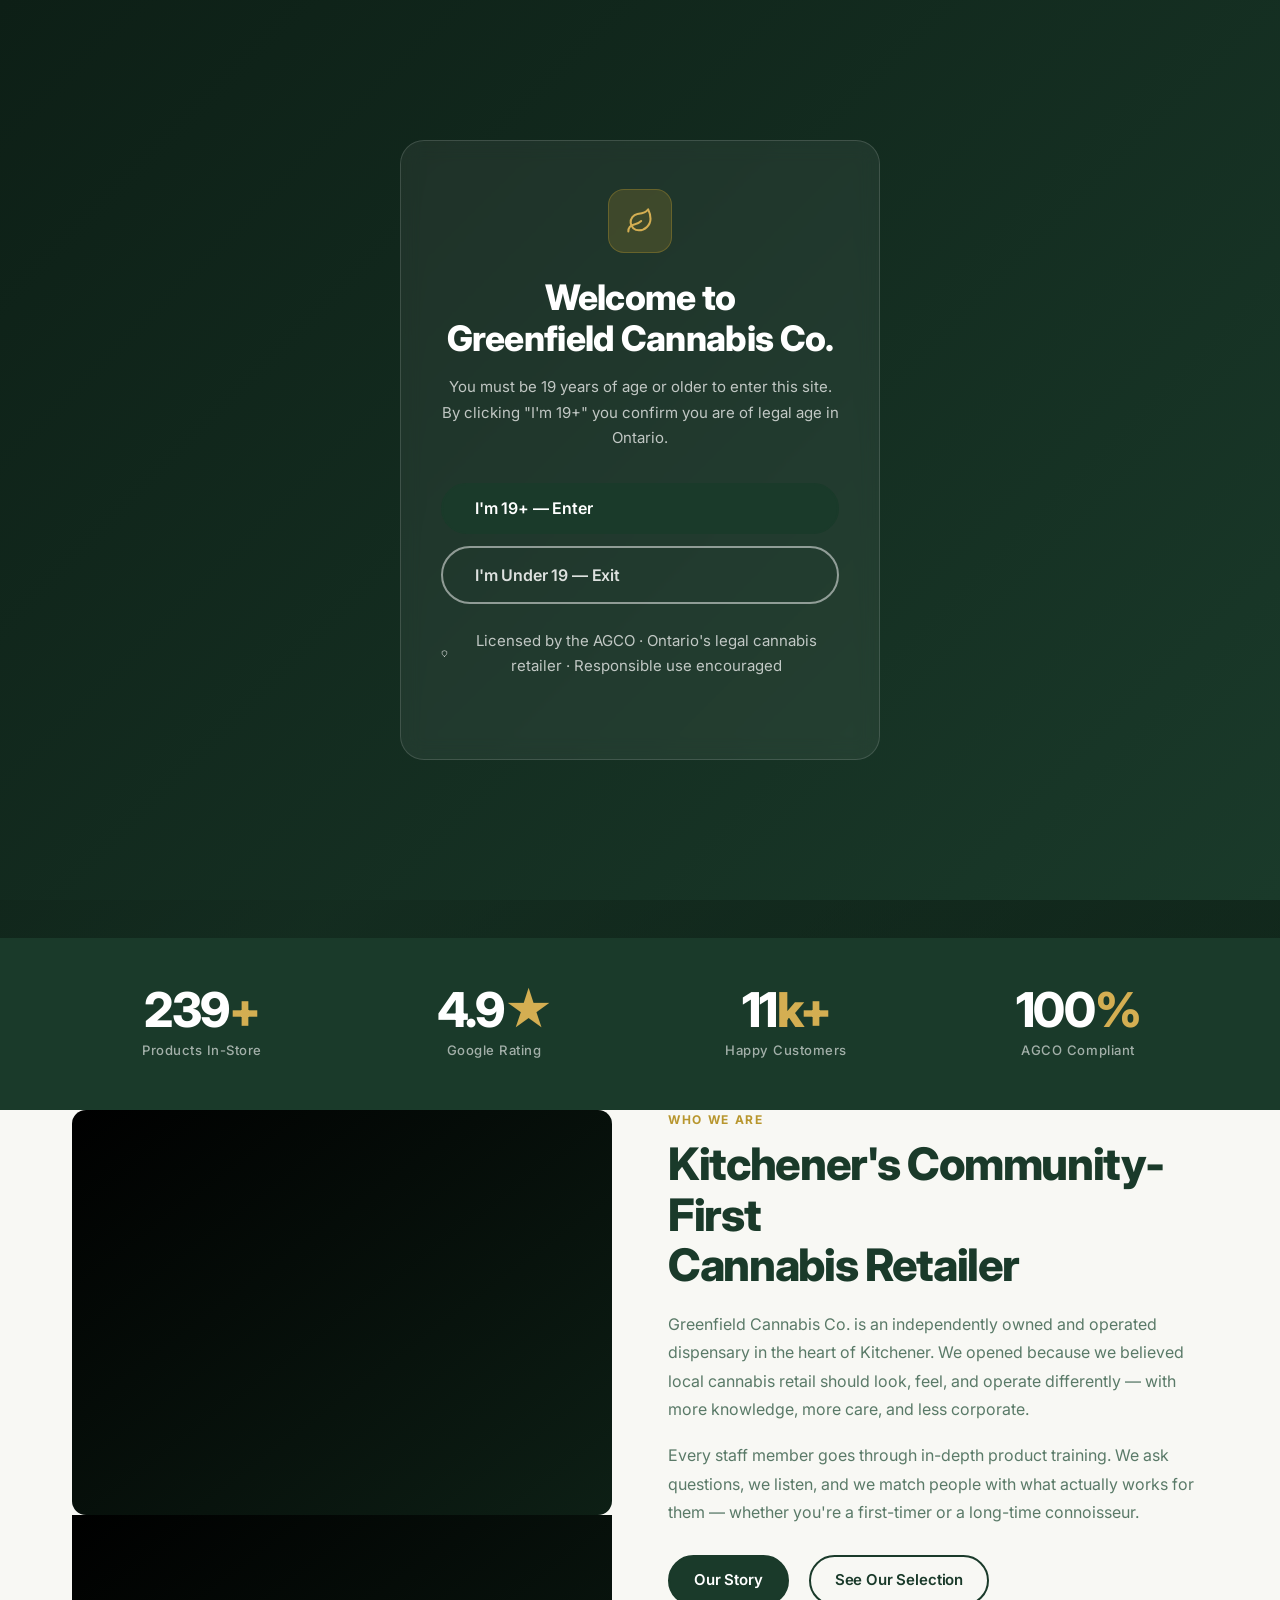
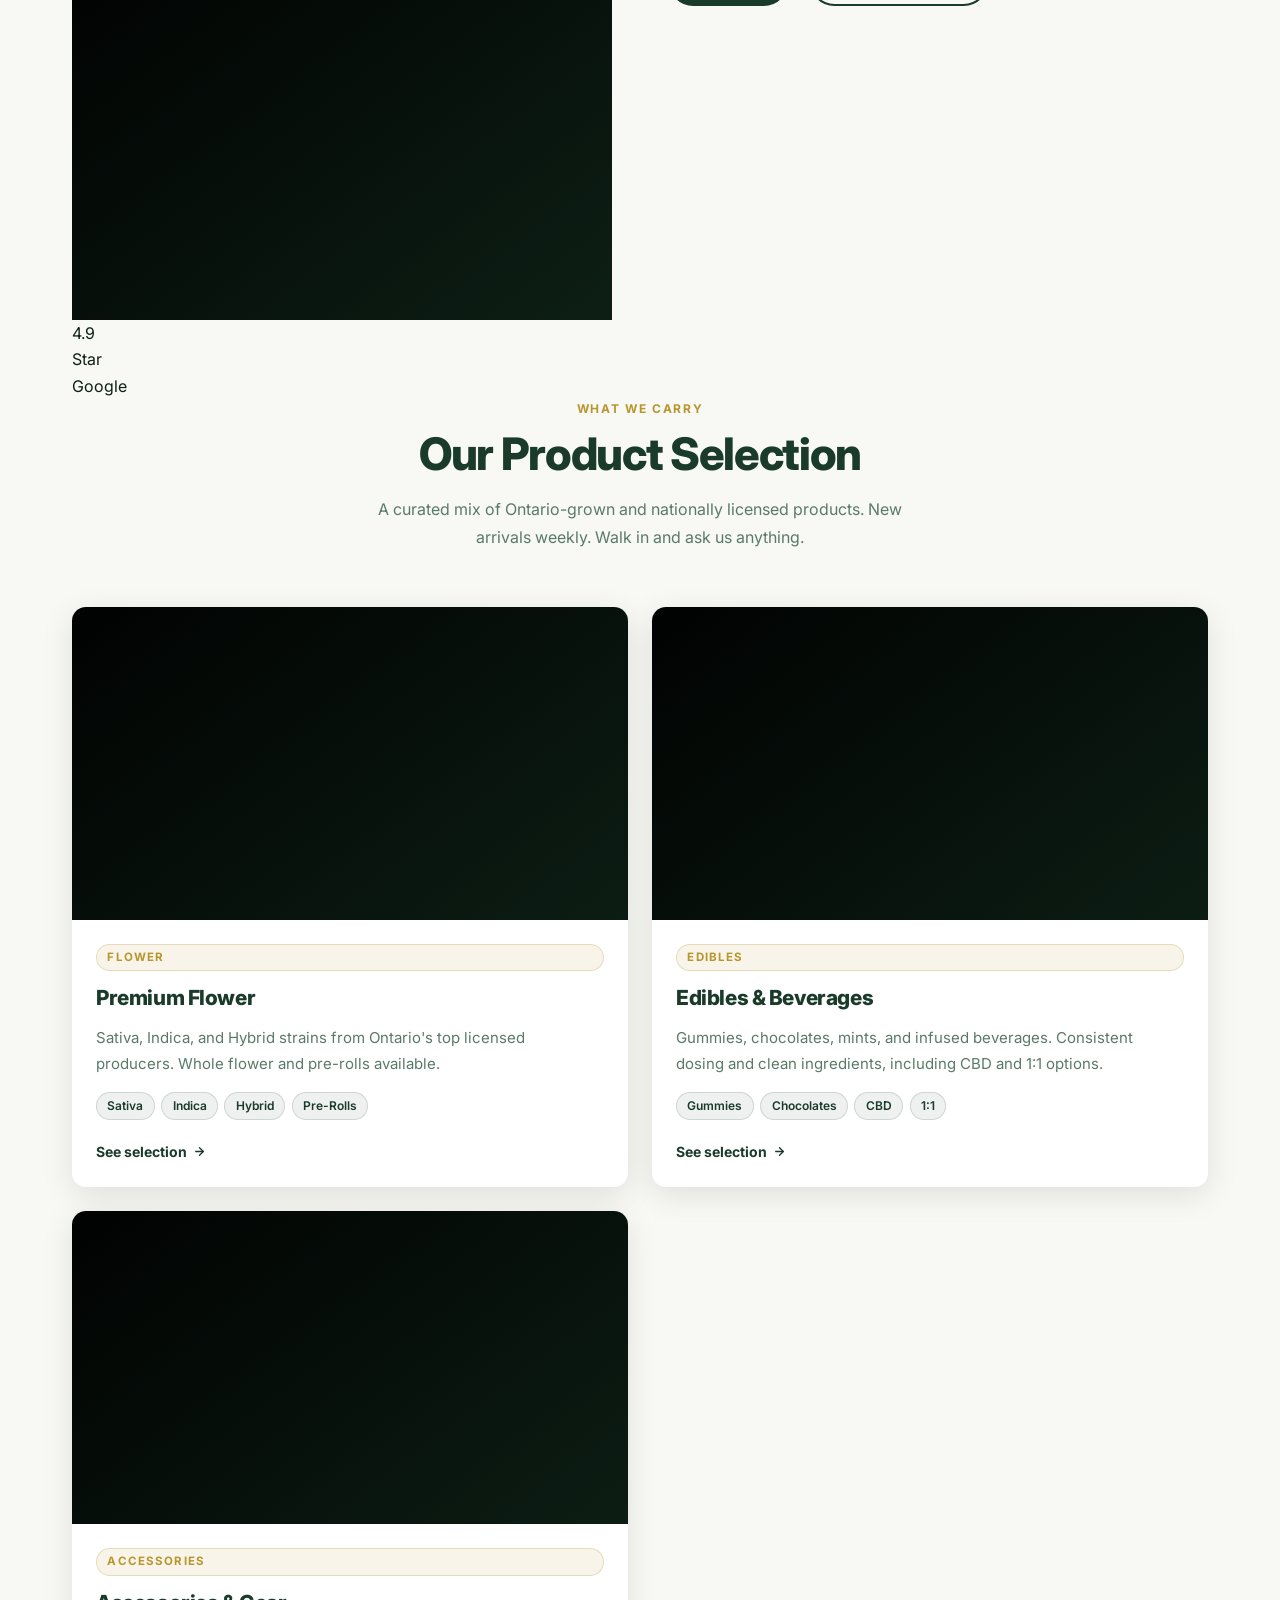
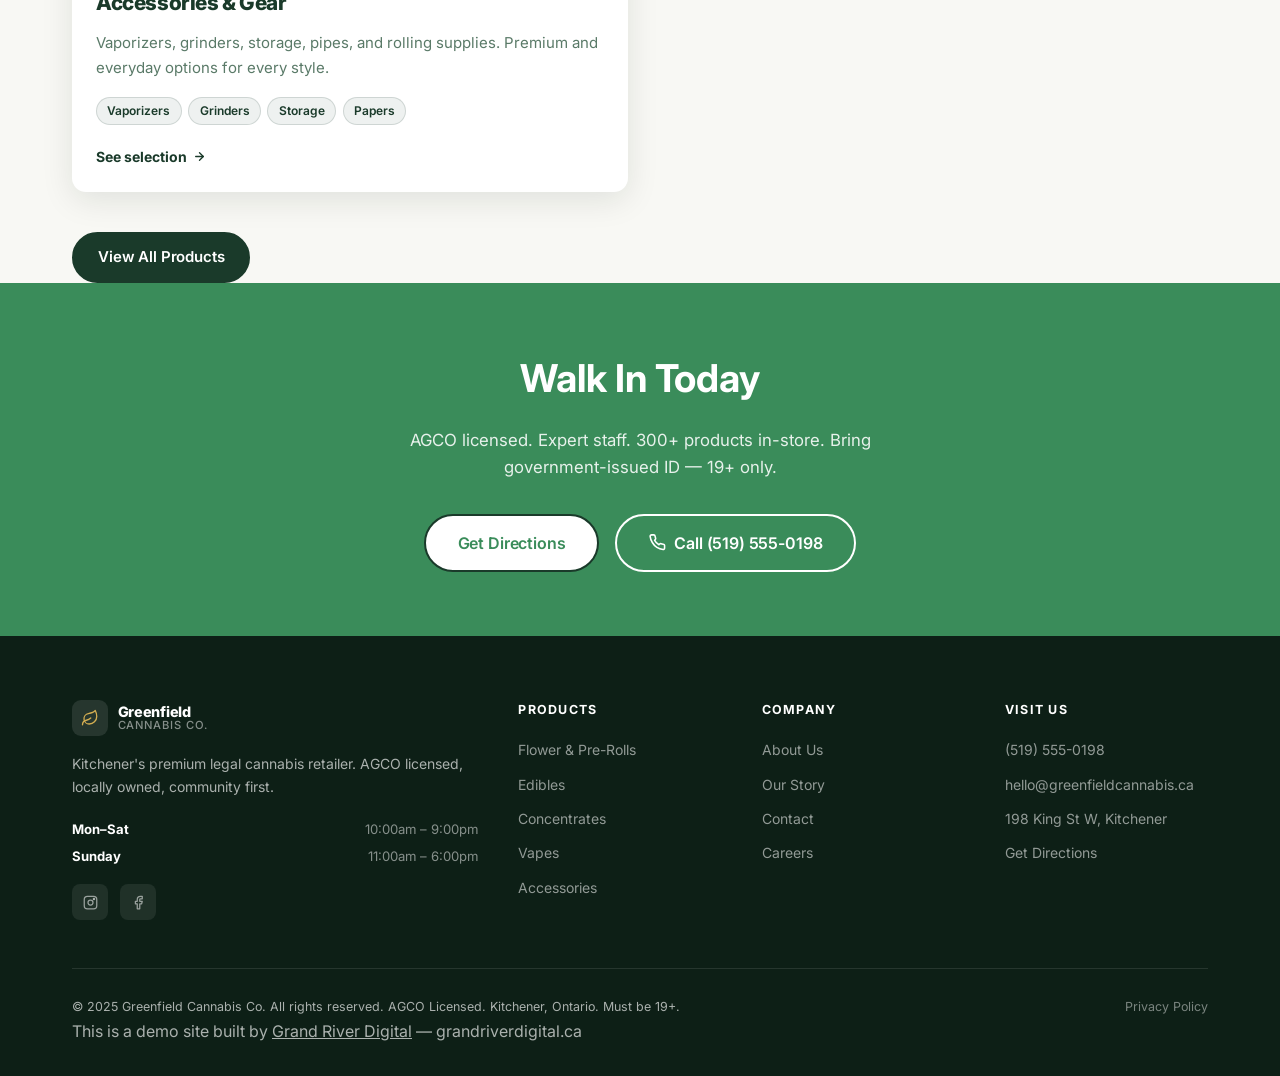
==== commit 98246ee5: "refactor: multi-page architecture — separate pages for products/about/contact" ====
--- a/index.html
+++ b/index.html
@@ -5,63 +5,24 @@
   <meta name="viewport" content="width=device-width, initial-scale=1.0" />
   <meta name="theme-color" content="#1A3A2A" />
   <title>Greenfield Cannabis Co. | Premium Cannabis Dispensary in Kitchener, ON</title>
-  <meta name="description" content="Greenfield Cannabis Co. — Kitchener's premium legal cannabis dispensary. Flower, edibles, concentrates, and accessories. Knowledgeable staff, licensed and compliant. Visit us today." />
+  <meta name="description" content="Greenfield Cannabis Co. — Kitchener's premium legal cannabis dispensary. Flower, edibles, concentrates, and accessories. Knowledgeable staff, AGCO licensed. 198 King St W." />
   <meta name="robots" content="index, follow" />
-  <meta property="og:title" content="Greenfield Cannabis Co. | Kitchener, ON" />
-  <meta property="og:description" content="Premium licensed cannabis dispensary in Kitchener, Ontario. Flower, edibles, concentrates, and accessories. Expert staff, community-first." />
-  <meta property="og:type" content="website" />
-  <meta property="og:url" content="https://grandriverdigital.github.io/greenfield-cannabis-demo" />
-  <link rel="canonical" href="https://grandriverdigital.github.io/greenfield-cannabis-demo" />
-
-  <!-- Structured Data -->
-  <script type="application/ld+json">
-  {
-    "@context": "https://schema.org",
-    "@type": "Store",
-    "name": "Greenfield Cannabis Co.",
-    "description": "Premium licensed cannabis dispensary in Kitchener, Ontario.",
-    "url": "https://grandriverdigital.github.io/greenfield-cannabis-demo",
-    "telephone": "(519) 555-0198",
-    "address": {
-      "@type": "PostalAddress",
-      "streetAddress": "198 King Street W",
-      "addressLocality": "Kitchener",
-      "addressRegion": "ON",
-      "postalCode": "N2G 1B2",
-      "addressCountry": "CA"
-    },
-    "openingHoursSpecification": [
-      { "@type": "OpeningHoursSpecification", "dayOfWeek": ["Monday","Tuesday","Wednesday","Thursday","Friday","Saturday"], "opens": "10:00", "closes": "21:00" },
-      { "@type": "OpeningHoursSpecification", "dayOfWeek": ["Sunday"], "opens": "11:00", "closes": "18:00" }
-    ]
-  }
-  </script>
-
-  <!-- Fonts -->
+
   <link rel="preconnect" href="https://fonts.googleapis.com" />
   <link rel="preconnect" href="https://fonts.gstatic.com" crossorigin />
   <link rel="stylesheet" href="https://fonts.googleapis.com/css2?family=Inter:wght@300;400;500;600;700;800;900&display=swap" media="print" onload="this.media='all'" />
   <noscript><link rel="stylesheet" href="https://fonts.googleapis.com/css2?family=Inter:wght@300;400;500;600;700;800;900&display=swap" /></noscript>
 
-  <!-- Image fallback -->
   <script>
-    var IMG_FALLBACK = 'data:image/svg+xml,%3Csvg xmlns=%22http://www.w3.org/2000/svg%22 width=%22800%22 height=%22600%22%3E%3ClinearGradient id=%22g%22 x1=%220%25%22 y1=%220%25%22 x2=%22100%25%22 y2=%22100%25%22%3E%3Cstop offset=%220%25%22 stop-color=%22%231A3A2A%22/%3E%3Cstop offset=%22100%25%22 stop-color=%22%232D5C44%22/%3E%3C/linearGradient%3E%3Crect width=%22800%22 height=%22600%22 fill=%22url(%23g)%22/%3E%3Ccircle cx=%22400%22 cy=%22290%22 r=%22100%22 fill=%22rgba(184,150,46,0.2)%22/%3E%3C/svg%3E';
-    function imgFallback(img) {
-      img.onerror = null;
-      img.src = IMG_FALLBACK;
-      img.style.objectFit = 'cover';
-      var p = img.parentElement;
-      if (p) p.style.background = 'linear-gradient(135deg,#1A3A2A 0%,#2D5C44 100%)';
-    }
+    var IMG_FALLBACK = 'data:image/svg+xml,%3Csvg xmlns=%22http://www.w3.org/2000/svg%22 width=%22800%22 height=%22600%22%3E%3ClinearGradient id=%22g%22 x1=%220%25%22 y1=%220%25%22 x2=%22100%25%22 y2=%22100%25%22%3E%3Cstop offset=%220%25%22 stop-color=%221A3A2A%22/%3E%3Cstop offset=%22100%25%22 stop-color=%22%230d1f15%22/%3E%3C/linearGradient%3E%3Crect width=%22800%22 height=%22600%22 fill=%22url(%23g)%22/%3E%3C/svg%3E';
+    function imgFallback(img) { img.onerror = null; img.src = IMG_FALLBACK; img.style.objectFit = 'cover'; }
   </script>
 
   <link rel="stylesheet" href="styles.css" />
 </head>
 <body>
 
-<!-- ═══════════════════════════════════
-     AGE GATE
-═══════════════════════════════════ -->
+<!-- AGE GATE -->
 <div id="age-gate" role="dialog" aria-modal="true" aria-labelledby="ag-title">
   <div class="ag-card">
     <div class="ag-logo">
@@ -82,9 +43,7 @@
   </div>
 </div>
 
-<!-- ═══════════════════════════════════
-     TOP BAR
-═══════════════════════════════════ -->
+<!-- TOP BAR -->
 <div id="topbar">
   <div class="topbar-left">
     <div class="topbar-item">
@@ -102,26 +61,21 @@
   </a>
 </div>
 
-<!-- ═══════════════════════════════════
-     STICKY HEADER
-═══════════════════════════════════ -->
+<!-- HEADER -->
 <header id="hdr">
   <div class="wrap hdr-inner">
-    <a href="#" class="logo" aria-label="Greenfield Cannabis Co. — home">
+    <a href="/" class="logo" aria-label="Greenfield Cannabis Co. — home">
       <div class="logo-icon" aria-hidden="true">
         <svg width="20" height="20" viewBox="0 0 24 24" fill="none" stroke="currentColor" stroke-width="1.75" stroke-linecap="round" stroke-linejoin="round"><path d="M11 20A7 7 0 0 1 9.8 6.1C15.5 5 17 4.48 19 2c1 2 2 4.18 2 8 0 5.5-4.78 10-10 10z"/><path d="M2 21c0-3 1.85-5.36 5.08-6C9.5 14.52 12 13 13 12"/></svg>
       </div>
-      <div class="logo-text">
-        Greenfield
-        <span>Cannabis Co.</span>
-      </div>
+      <div class="logo-text">Greenfield <span>Cannabis Co.</span></div>
     </a>
 
     <nav class="desktop-nav" aria-label="Main navigation">
-      <a href="#about">About</a>
-      <a href="#products">Products</a>
-      <a href="#why-us">Why Us</a>
-      <a href="#contact">Visit</a>
+      <a href="/">Home</a>
+      <a href="about/">About</a>
+      <a href="products/">Products</a>
+      <a href="contact/">Visit Us</a>
     </nav>
 
     <div class="hdr-right">
@@ -129,7 +83,7 @@
         <svg width="15" height="15" viewBox="0 0 24 24" fill="none" stroke="currentColor" stroke-width="2" stroke-linecap="round" stroke-linejoin="round" aria-hidden="true"><path d="M22 16.92v3a2 2 0 0 1-2.18 2 19.79 19.79 0 0 1-8.63-3.07A19.5 19.5 0 0 1 4.69 12 19.79 19.79 0 0 1 1.61 3.44 2 2 0 0 1 3.6 1.27h3a2 2 0 0 1 2 1.72 12.84 12.84 0 0 0 .7 2.81 2 2 0 0 1-.45 2.11L7.91 8.94a16 16 0 0 0 6.16 6.16l.94-.94a2 2 0 0 1 2.11-.45 12.84 12.84 0 0 0 2.81.7A2 2 0 0 1 22 16.92z"/></svg>
         (519) 555-0198
       </a>
-      <a href="#contact" class="btn btn-primary btn-sm">Visit Us Today</a>
+      <a href="contact/" class="btn btn-primary btn-sm">Visit Us Today</a>
       <button class="hamburger" id="hamburger" aria-label="Toggle navigation menu" aria-expanded="false">
         <span></span><span></span><span></span>
       </button>
@@ -140,31 +94,24 @@
 <!-- Mobile Nav -->
 <div id="mobile-nav" role="dialog" aria-modal="true" aria-label="Mobile navigation">
   <nav>
-    <a href="#about" class="mobile-link">About</a>
-    <a href="#products" class="mobile-link">Products</a>
-    <a href="#why-us" class="mobile-link">Why Us</a>
-    <a href="#contact" class="mobile-link">Visit</a>
+    <a href="/" class="mobile-link">Home</a>
+    <a href="about/" class="mobile-link">About</a>
+    <a href="products/" class="mobile-link">Products</a>
+    <a href="contact/" class="mobile-link">Visit Us</a>
   </nav>
   <div class="mobile-nav-cta">
     <a href="tel:5195550198" class="btn btn-outline-dk btn-lg" style="justify-content:center">
       <svg width="17" height="17" viewBox="0 0 24 24" fill="none" stroke="currentColor" stroke-width="2" stroke-linecap="round" stroke-linejoin="round" aria-hidden="true"><path d="M22 16.92v3a2 2 0 0 1-2.18 2 19.79 19.79 0 0 1-8.63-3.07A19.5 19.5 0 0 1 4.69 12 19.79 19.79 0 0 1 1.61 3.44 2 2 0 0 1 3.6 1.27h3a2 2 0 0 1 2 1.72 12.84 12.84 0 0 0 .7 2.81 2 2 0 0 1-.45 2.11L7.91 8.94a16 16 0 0 0 6.16 6.16l.94-.94a2 2 0 0 1 2.11-.45 12.84 12.84 0 0 0 2.81.7A2 2 0 0 1 22 16.92z"/></svg>
       (519) 555-0198
     </a>
-    <a href="#contact" class="btn btn-primary btn-lg" style="justify-content:center">Get Directions</a>
-  </div>
-</div>
-
-<!-- ═══════════════════════════════════
-     HERO
-═══════════════════════════════════ -->
+    <a href="contact/" class="btn btn-primary btn-lg" style="justify-content:center">Get Directions</a>
+  </div>
+</div>
+
+<!-- HERO -->
 <section id="hero" aria-labelledby="hero-h1">
   <div class="hero-bg">
-    <img
-      src="https://images.pexels.com/photos/5756626/pexels-photo-5756626.jpeg?auto=compress&cs=tinysrgb&w=1800&h=900&dpr=1"
-      alt="Clean, modern retail dispensary interior with professional product display"
-      fetchpriority="high"
-      loading="eager"
-      onerror="imgFallback(this)" />
+    <img src="https://images.pexels.com/photos/5756626/pexels-photo-5756626.jpeg?auto=compress&cs=tinysrgb&w=1800&h=900&dpr=1" alt="Clean, modern retail dispensary interior with professional product display" fetchpriority="high" loading="eager" onerror="imgFallback(this)" />
   </div>
   <div class="hero-overlay" aria-hidden="true"></div>
   <div class="hero-content">
@@ -174,557 +121,193 @@
           <span class="dot" aria-hidden="true"></span>
           AGCO Licensed &nbsp;·&nbsp; Kitchener, Ontario
         </div>
-        <h1 id="hero-h1">
-          Premium Cannabis.<br><em>Expert Guidance.</em>
-        </h1>
+        <h1 id="hero-h1">Premium Cannabis.<br><em>Expert Guidance.</em></h1>
         <p class="hero-sub">
           Kitchener's most trusted cannabis retailer. A curated selection of Ontario's finest flower, edibles, concentrates, and accessories — with staff who actually know their stuff.
         </p>
         <div class="hero-ctas">
-          <a href="#products" class="btn btn-primary btn-lg">
+          <a href="products/" class="btn btn-primary btn-lg">
             <svg width="17" height="17" viewBox="0 0 24 24" fill="none" stroke="currentColor" stroke-width="2.2" stroke-linecap="round" stroke-linejoin="round" aria-hidden="true"><rect x="2" y="3" width="20" height="14" rx="2"/><line x1="8" y1="21" x2="16" y2="21"/><line x1="12" y1="17" x2="12" y2="21"/></svg>
             Explore Products
           </a>
-          <a href="#contact" class="btn btn-outline btn-lg">
+          <a href="contact/" class="btn btn-outline btn-lg">
             Store Hours &amp; Location
             <svg width="16" height="16" viewBox="0 0 24 24" fill="none" stroke="currentColor" stroke-width="2.5" stroke-linecap="round" stroke-linejoin="round" aria-hidden="true"><line x1="5" y1="12" x2="19" y2="12"/><polyline points="12 5 19 12 12 19"/></svg>
           </a>
         </div>
         <div class="hero-badges" role="list" aria-label="Trust indicators">
-          <div class="hero-badge" role="listitem">
-            <span class="badge-icon" aria-hidden="true">✓</span>
-            AGCO Licensed
-          </div>
-          <div class="hero-badge" role="listitem">
-            <span class="badge-icon" aria-hidden="true">🌿</span>
-            Ontario Grown
-          </div>
-          <div class="hero-badge" role="listitem">
-            <span class="badge-icon" aria-hidden="true">👤</span>
-            Expert Staff
-          </div>
-          <div class="hero-badge" role="listitem">
-            <span class="badge-icon" aria-hidden="true">🔒</span>
-            Private &amp; Discreet
-          </div>
+          <div class="hero-badge" role="listitem"><span class="badge-icon" aria-hidden="true">✓</span> AGCO Licensed</div>
+          <div class="hero-badge" role="listitem"><span class="badge-icon" aria-hidden="true">🌿</span> Ontario Grown</div>
+          <div class="hero-badge" role="listitem"><span class="badge-icon" aria-hidden="true">👤</span> Expert Staff</div>
+          <div class="hero-badge" role="listitem"><span class="badge-icon" aria-hidden="true">🔒</span> Private &amp; Discreet</div>
         </div>
       </div>
     </div>
   </div>
 </section>
 
-<!-- ═══════════════════════════════════
-     ABOUT / STORY
-═══════════════════════════════════ -->
-<section id="about" aria-labelledby="about-title">
+<!-- STATS STRIP -->
+<div id="stats" aria-label="Store statistics">
+  <div class="wrap">
+    <div class="stats-row">
+      <div class="stat-cell"><div class="stat-n" id="sn-skus">0<span class="accent">+</span></div><div class="stat-l">Products In-Store</div></div>
+      <div class="stat-cell"><div class="stat-n">4.9<span class="accent">★</span></div><div class="stat-l">Google Rating</div></div>
+      <div class="stat-cell"><div class="stat-n" id="sn-customers">0<span class="accent">k+</span></div><div class="stat-l">Happy Customers</div></div>
+      <div class="stat-cell"><div class="stat-n">100<span class="accent">%</span></div><div class="stat-l">AGCO Compliant</div></div>
+    </div>
+  </div>
+</div>
+
+<!-- BRIEF ABOUT -->
+<section id="about-preview" aria-labelledby="about-title">
   <div class="wrap">
     <div class="about-grid">
+      <div class="about-img-stack sr">
+        <div class="about-img-main">
+          <img src="https://images.pexels.com/photos/5756626/pexels-photo-5756626.jpeg?auto=compress&cs=tinysrgb&w=800&h=600&dpr=1" alt="Greenfield Cannabis Co. interior — clean modern dispensary" loading="lazy" onerror="imgFallback(this)" />
+        </div>
+        <div class="about-img-accent">
+          <img src="https://images.pexels.com/photos/7667526/pexels-photo-7667526.jpeg?auto=compress&cs=tinysrgb&w=400&h=400&dpr=1" alt="Premium cannabis flower selection" loading="lazy" onerror="imgFallback(this)" />
+        </div>
+        <div class="about-badge"><div class="big">4.9</div><div class="sm">Star<br>Google</div></div>
+      </div>
       <div class="about-text">
-        <div class="eyebrow sr">Our Story</div>
-        <h2 class="section-title sr d1" id="about-title">A Dispensary Built for<br/>the Community</h2>
+        <div class="eyebrow sr">Who We Are</div>
+        <h2 class="section-title sr d1" id="about-title">Kitchener's Community-First<br>Cannabis Retailer</h2>
         <p class="sr d2">
-          Greenfield Cannabis Co. opened in 2021 with a single mission: bring a premium, welcoming cannabis retail experience to the Waterloo Region. We were tired of seeing customers feel judged, ignored, or overwhelmed — so we built the opposite.
+          Greenfield Cannabis Co. is an independently owned and operated dispensary in the heart of Kitchener. We opened because we believed local cannabis retail should look, feel, and operate differently — with more knowledge, more care, and less corporate.
         </p>
         <p class="sr d2">
-          Our store is clean, bright, and approachable. Our staff aren't just passionate — they're trained. Every team member goes through comprehensive product education so they can help you find exactly what you're looking for, whether you're a daily consumer or exploring cannabis for the first time.
+          Every staff member goes through in-depth product training. We ask questions, we listen, and we match people with what actually works for them — whether you're a first-timer or a long-time connoisseur.
         </p>
-        <p class="sr d3">
-          We're locally owned, fully licensed by the AGCO, and committed to responsible, community-focused retail. No pressure. No judgment. Just excellent cannabis and honest advice.
-        </p>
-        <div class="about-cta sr d4">
-          <a href="#contact" class="btn btn-primary">Visit Our Store</a>
-          <a href="#products" class="btn btn-outline-dk">See Our Selection</a>
-        </div>
-      </div>
-      <div class="about-img-side sr">
-        <div class="about-img-main">
-          <img
-            src="https://images.pexels.com/photos/5758856/pexels-photo-5758856.jpeg?auto=compress&cs=tinysrgb&w=800&h=600&dpr=1"
-            alt="Clean, modern cannabis dispensary retail floor with display cases"
-            loading="lazy"
-            onerror="imgFallback(this)" />
-        </div>
-        <div class="about-stat-badges">
-          <div class="about-stat-badge">
-            <div class="big">2021</div>
-            <div class="sm">Est.</div>
-          </div>
-          <div class="about-stat-badge gold">
-            <div class="big">4.9★</div>
-            <div class="sm">Google</div>
-          </div>
-          <div class="about-stat-badge">
-            <div class="big">AGCO</div>
-            <div class="sm">Licensed</div>
-          </div>
+        <div style="margin-top:1.75rem" class="sr d3">
+          <a href="about/" class="btn btn-primary">Our Story</a>
+          <a href="products/" class="btn btn-outline-dk" style="margin-left:1rem;">See Our Selection</a>
         </div>
       </div>
     </div>
   </div>
 </section>
 
-<!-- ═══════════════════════════════════
-     STATS STRIP
-═══════════════════════════════════ -->
-<div id="stats" aria-label="Store highlights">
-  <div class="wrap">
-    <div class="stats-row">
-      <div class="stat-cell">
-        <div class="stat-n" id="sn-skus">0<span class="accent">+</span></div>
-        <div class="stat-l">Products In-Store</div>
-      </div>
-      <div class="stat-cell">
-        <div class="stat-n">4.9<span class="accent">★</span></div>
-        <div class="stat-l">Google Rating</div>
-      </div>
-      <div class="stat-cell">
-        <div class="stat-n" id="sn-customers">0<span class="accent">k+</span></div>
-        <div class="stat-l">Happy Customers</div>
-      </div>
-      <div class="stat-cell">
-        <div class="stat-n">100<span class="accent">%</span></div>
-        <div class="stat-l">Legally Compliant</div>
-      </div>
-    </div>
-  </div>
-</div>
-
-<!-- ═══════════════════════════════════
-     PRODUCT CATEGORIES
-═══════════════════════════════════ -->
-<section id="products" aria-labelledby="prod-title">
+<!-- PRODUCT CATEGORIES -->
+<section id="products-preview" aria-labelledby="prod-title">
   <div class="wrap">
     <div class="section-head">
       <div class="eyebrow sr">What We Carry</div>
       <h2 class="section-title sr d1" id="prod-title">Our Product Selection</h2>
-      <p class="section-sub sr d2">A curated mix of Ontario-grown and nationally licensed products across every category. New arrivals weekly.</p>
-    </div>
-
+      <p class="section-sub sr d2">A curated mix of Ontario-grown and nationally licensed products. New arrivals weekly. Walk in and ask us anything.</p>
+    </div>
     <div class="products-grid">
 
-      <article class="product-card sr d1" aria-label="Flower category">
-        <div class="product-card__img">
-          <img
-            src="https://images.pexels.com/photos/7667526/pexels-photo-7667526.jpeg?auto=compress&cs=tinysrgb&w=700&h=480&dpr=1"
-            alt="Premium cannabis flower buds up close"
-            loading="lazy"
-            onerror="imgFallback(this)" />
-        </div>
+      <article class="product-card sr d1">
+        <div class="product-card__img"><img src="https://images.pexels.com/photos/7667526/pexels-photo-7667526.jpeg?auto=compress&cs=tinysrgb&w=700&h=480&dpr=1" alt="Premium cannabis flower buds" loading="lazy" onerror="imgFallback(this)" /></div>
         <div class="product-card__body">
           <div class="product-card__cat">Flower</div>
           <h3>Premium Flower</h3>
-          <p>Sativa, Indica, and Hybrid strains from Ontario's top licensed producers. Hand-selected for potency, aroma, and consistency. Whole flower and pre-rolls available.</p>
-          <div class="product-card__tags">
-            <span class="ptag">Sativa</span>
-            <span class="ptag">Indica</span>
-            <span class="ptag">Hybrid</span>
-            <span class="ptag">Pre-Rolls</span>
-          </div>
-          <a href="#contact" class="product-card__cta">
-            Visit to Browse
-            <svg width="13" height="13" viewBox="0 0 24 24" fill="none" stroke="currentColor" stroke-width="2.5" stroke-linecap="round" stroke-linejoin="round" aria-hidden="true"><line x1="5" y1="12" x2="19" y2="12"/><polyline points="12 5 19 12 12 19"/></svg>
-          </a>
+          <p>Sativa, Indica, and Hybrid strains from Ontario's top licensed producers. Whole flower and pre-rolls available.</p>
+          <div class="product-card__tags"><span class="ptag">Sativa</span><span class="ptag">Indica</span><span class="ptag">Hybrid</span><span class="ptag">Pre-Rolls</span></div>
+          <a href="products/" class="product-card__cta">See selection <svg width="13" height="13" viewBox="0 0 24 24" fill="none" stroke="currentColor" stroke-width="2.5" stroke-linecap="round" stroke-linejoin="round" aria-hidden="true"><line x1="5" y1="12" x2="19" y2="12"/><polyline points="12 5 19 12 12 19"/></svg></a>
         </div>
       </article>
 
-      <article class="product-card sr d2" aria-label="Edibles category">
-        <div class="product-card__img">
-          <img
-            src="https://images.pexels.com/photos/5469069/pexels-photo-5469069.jpeg?auto=compress&cs=tinysrgb&w=700&h=480&dpr=1"
-            alt="Cannabis infused edibles and gummies on display"
-            loading="lazy"
-            onerror="imgFallback(this)" />
-        </div>
+      <article class="product-card sr d2">
+        <div class="product-card__img"><img src="https://images.pexels.com/photos/5469069/pexels-photo-5469069.jpeg?auto=compress&cs=tinysrgb&w=700&h=480&dpr=1" alt="Cannabis edibles and gummies" loading="lazy" onerror="imgFallback(this)" /></div>
         <div class="product-card__body">
           <div class="product-card__cat">Edibles</div>
           <h3>Edibles &amp; Beverages</h3>
-          <p>Gummies, chocolates, mints, and cannabis-infused beverages. Consistent dosing, clean ingredients, and a variety of cannabinoid profiles — including THC, CBD, and 1:1 options.</p>
-          <div class="product-card__tags">
-            <span class="ptag">Gummies</span>
-            <span class="ptag">Chocolates</span>
-            <span class="ptag">Beverages</span>
-            <span class="ptag">CBD</span>
-          </div>
-          <a href="#contact" class="product-card__cta">
-            Visit to Browse
-            <svg width="13" height="13" viewBox="0 0 24 24" fill="none" stroke="currentColor" stroke-width="2.5" stroke-linecap="round" stroke-linejoin="round" aria-hidden="true"><line x1="5" y1="12" x2="19" y2="12"/><polyline points="12 5 19 12 12 19"/></svg>
-          </a>
+          <p>Gummies, chocolates, mints, and infused beverages. Consistent dosing and clean ingredients, including CBD and 1:1 options.</p>
+          <div class="product-card__tags"><span class="ptag">Gummies</span><span class="ptag">Chocolates</span><span class="ptag">CBD</span><span class="ptag">1:1</span></div>
+          <a href="products/" class="product-card__cta">See selection <svg width="13" height="13" viewBox="0 0 24 24" fill="none" stroke="currentColor" stroke-width="2.5" stroke-linecap="round" stroke-linejoin="round" aria-hidden="true"><line x1="5" y1="12" x2="19" y2="12"/><polyline points="12 5 19 12 12 19"/></svg></a>
         </div>
       </article>
 
-      <article class="product-card sr d3" aria-label="Concentrates category">
-        <div class="product-card__img">
-          <img
-            src="https://images.pexels.com/photos/5756626/pexels-photo-5756626.jpeg?auto=compress&cs=tinysrgb&w=700&h=480&dpr=1"
-            alt="Modern dispensary showing concentrate and extract products"
-            loading="lazy"
-            onerror="imgFallback(this)" />
-        </div>
-        <div class="product-card__body">
-          <div class="product-card__cat">Concentrates</div>
-          <h3>Concentrates &amp; Extracts</h3>
-          <p>Vape cartridges, live resin, hash, and distillate from Canada's most trusted extraction brands. Tested for purity, potency, and consistency. Our staff can walk you through every option.</p>
-          <div class="product-card__tags">
-            <span class="ptag">Vapes</span>
-            <span class="ptag">Live Resin</span>
-            <span class="ptag">Hash</span>
-            <span class="ptag">Distillate</span>
-          </div>
-          <a href="#contact" class="product-card__cta">
-            Visit to Browse
-            <svg width="13" height="13" viewBox="0 0 24 24" fill="none" stroke="currentColor" stroke-width="2.5" stroke-linecap="round" stroke-linejoin="round" aria-hidden="true"><line x1="5" y1="12" x2="19" y2="12"/><polyline points="12 5 19 12 12 19"/></svg>
-          </a>
-        </div>
-      </article>
-
-      <article class="product-card sr d2" aria-label="Accessories category">
-        <div class="product-card__img">
-          <img
-            src="https://images.pexels.com/photos/3692717/pexels-photo-3692717.jpeg?auto=compress&cs=tinysrgb&w=700&h=480&dpr=1"
-            alt="Clean modern retail shelving with cannabis accessories"
-            loading="lazy"
-            onerror="imgFallback(this)" />
-        </div>
+      <article class="product-card sr d3">
+        <div class="product-card__img"><img src="https://images.pexels.com/photos/3692717/pexels-photo-3692717.jpeg?auto=compress&cs=tinysrgb&w=700&h=480&dpr=1" alt="Cannabis accessories on clean retail shelf" loading="lazy" onerror="imgFallback(this)" /></div>
         <div class="product-card__body">
           <div class="product-card__cat">Accessories</div>
           <h3>Accessories &amp; Gear</h3>
-          <p>Pipes, bongs, vaporizers, grinders, storage, and rolling supplies. We carry premium and everyday options for all consumption styles. Quality gear makes every session better.</p>
-          <div class="product-card__tags">
-            <span class="ptag">Vaporizers</span>
-            <span class="ptag">Grinders</span>
-            <span class="ptag">Storage</span>
-            <span class="ptag">Papers</span>
-          </div>
-          <a href="#contact" class="product-card__cta">
-            Visit to Browse
-            <svg width="13" height="13" viewBox="0 0 24 24" fill="none" stroke="currentColor" stroke-width="2.5" stroke-linecap="round" stroke-linejoin="round" aria-hidden="true"><line x1="5" y1="12" x2="19" y2="12"/><polyline points="12 5 19 12 12 19"/></svg>
-          </a>
+          <p>Vaporizers, grinders, storage, pipes, and rolling supplies. Premium and everyday options for every style.</p>
+          <div class="product-card__tags"><span class="ptag">Vaporizers</span><span class="ptag">Grinders</span><span class="ptag">Storage</span><span class="ptag">Papers</span></div>
+          <a href="products/" class="product-card__cta">See selection <svg width="13" height="13" viewBox="0 0 24 24" fill="none" stroke="currentColor" stroke-width="2.5" stroke-linecap="round" stroke-linejoin="round" aria-hidden="true"><line x1="5" y1="12" x2="19" y2="12"/><polyline points="12 5 19 12 12 19"/></svg></a>
         </div>
       </article>
 
     </div>
+    <div class="gallery-cta sr" style="margin-top:2.5rem">
+      <a href="products/" class="btn btn-primary">View All Products</a>
+    </div>
   </div>
 </section>
 
-<!-- ═══════════════════════════════════
-     WHY US
-═══════════════════════════════════ -->
-<section id="why-us" aria-labelledby="why-title">
-  <div class="wrap">
-    <div class="section-head">
-      <div class="eyebrow sr">Why Greenfield</div>
-      <h2 class="section-title sr d1" id="why-title">We Do This Differently</h2>
-      <p class="section-sub sr d2">Not every dispensary is the same. Here's what makes us the go-to for the Waterloo Region.</p>
-    </div>
-
-    <div class="why-grid">
-
-      <div class="why-card sr d1">
-        <div class="why-icon" aria-hidden="true">
-          <svg width="22" height="22" viewBox="0 0 24 24" fill="none" stroke="currentColor" stroke-width="1.75" stroke-linecap="round" stroke-linejoin="round"><path d="M12 22s8-4 8-10V5l-8-3-8 3v7c0 6 8 10 8 10z"/></svg>
-        </div>
-        <h3>AGCO Compliant &amp; Fully Licensed</h3>
-        <p>We operate under full AGCO licensing and compliance. Every product we carry is legal, lab-tested, and sourced from licensed Canadian producers. You can buy with complete confidence.</p>
-      </div>
-
-      <div class="why-card sr d2">
-        <div class="why-icon" aria-hidden="true">
-          <svg width="22" height="22" viewBox="0 0 24 24" fill="none" stroke="currentColor" stroke-width="1.75" stroke-linecap="round" stroke-linejoin="round"><path d="M17 21v-2a4 4 0 0 0-4-4H5a4 4 0 0 0-4 4v2"/><circle cx="9" cy="7" r="4"/><path d="M23 21v-2a4 4 0 0 0-3-3.87"/><path d="M16 3.13a4 4 0 0 1 0 7.75"/></svg>
-        </div>
-        <h3>Staff Who Actually Know Their Stuff</h3>
-        <p>Every team member completes extensive cannabinoid education and product training. First visit or hundredth — we'll help you find the right product for your experience level and goal.</p>
-      </div>
-
-      <div class="why-card sr d3">
-        <div class="why-icon" aria-hidden="true">
-          <svg width="22" height="22" viewBox="0 0 24 24" fill="none" stroke="currentColor" stroke-width="1.75" stroke-linecap="round" stroke-linejoin="round"><polygon points="12 2 15.09 8.26 22 9.27 17 14.14 18.18 21.02 12 17.77 5.82 21.02 7 14.14 2 9.27 8.91 8.26 12 2"/></svg>
-        </div>
-        <h3>Quality You Can Count On</h3>
-        <p>We don't just stock everything — we curate. Our team samples and vets products before they hit our shelves. If we wouldn't recommend it to our own family, we don't carry it.</p>
-      </div>
-
-      <div class="why-card sr d2">
-        <div class="why-icon" aria-hidden="true">
-          <svg width="22" height="22" viewBox="0 0 24 24" fill="none" stroke="currentColor" stroke-width="1.75" stroke-linecap="round" stroke-linejoin="round"><path d="M21 10c0 7-9 13-9 13s-9-6-9-13a9 9 0 0 1 18 0z"/><circle cx="12" cy="10" r="3"/></svg>
-        </div>
-        <h3>Community-First Retail</h3>
-        <p>We're locally owned, locally operated, and deeply invested in the Waterloo Region. We support local producers, participate in community events, and believe responsible cannabis retail makes our city better.</p>
-      </div>
-
-      <div class="why-card sr d3">
-        <div class="why-icon" aria-hidden="true">
-          <svg width="22" height="22" viewBox="0 0 24 24" fill="none" stroke="currentColor" stroke-width="1.75" stroke-linecap="round" stroke-linejoin="round"><path d="M1 12s4-8 11-8 11 8 11 8-4 8-11 8-11-8-11-8z"/><circle cx="12" cy="12" r="3"/></svg>
-        </div>
-        <h3>Private &amp; Judgment-Free</h3>
-        <p>Whether you're a first-time buyer or a long-time consumer, our store is a judgment-free zone. Discreet, respectful service for every customer, every time. Your privacy matters to us.</p>
-      </div>
-
-      <div class="why-card sr d4">
-        <div class="why-icon" aria-hidden="true">
-          <svg width="22" height="22" viewBox="0 0 24 24" fill="none" stroke="currentColor" stroke-width="1.75" stroke-linecap="round" stroke-linejoin="round"><rect x="3" y="4" width="18" height="18" rx="2"/><line x1="16" y1="2" x2="16" y2="6"/><line x1="8" y1="2" x2="8" y2="6"/><line x1="3" y1="10" x2="21" y2="10"/></svg>
-        </div>
-        <h3>Extended Hours, Convenient Location</h3>
-        <p>Open Monday through Saturday 10am–9pm and Sunday 11am–6pm. Downtown Kitchener location with easy parking and transit access. We're here when it's convenient for you.</p>
-      </div>
-
+<!-- CTA BAND -->
+<section style="background:var(--accent,#3a8c5a);padding:4rem 0;text-align:center;">
+  <div class="wrap">
+    <h2 style="color:#fff;font-size:clamp(1.6rem,4vw,2.4rem);margin-bottom:1rem;">Walk In Today</h2>
+    <p style="color:rgba(255,255,255,.88);font-size:1.05rem;margin-bottom:2rem;max-width:520px;margin-left:auto;margin-right:auto;">AGCO licensed. Expert staff. 300+ products in-store. Bring government-issued ID — 19+ only.</p>
+    <div style="display:flex;gap:1rem;justify-content:center;flex-wrap:wrap;">
+      <a href="contact/" class="btn btn-primary btn-lg" style="background:#fff;color:#3a8c5a;">Get Directions</a>
+      <a href="tel:5195550198" class="btn btn-outline btn-lg" style="border-color:#fff;color:#fff;">
+        <svg width="17" height="17" viewBox="0 0 24 24" fill="none" stroke="currentColor" stroke-width="2.2" stroke-linecap="round" stroke-linejoin="round" aria-hidden="true"><path d="M22 16.92v3a2 2 0 0 1-2.18 2 19.79 19.79 0 0 1-8.63-3.07A19.5 19.5 0 0 1 4.69 12 19.79 19.79 0 0 1 1.61 3.44 2 2 0 0 1 3.6 1.27h3a2 2 0 0 1 2 1.72 12.84 12.84 0 0 0 .7 2.81 2 2 0 0 1-.45 2.11L7.91 8.94a16 16 0 0 0 6.16 6.16l.94-.94a2 2 0 0 1 2.11-.45 12.84 12.84 0 0 0 2.81.7A2 2 0 0 1 22 16.92z"/></svg>
+        Call (519) 555-0198
+      </a>
     </div>
   </div>
 </section>
 
-<!-- ═══════════════════════════════════
-     TESTIMONIALS
-═══════════════════════════════════ -->
-<section id="testimonials" aria-labelledby="test-title">
-  <div class="wrap">
-    <div style="display:flex; justify-content:space-between; align-items:flex-end; flex-wrap:wrap; gap:1.5rem; margin-bottom:2.5rem;">
-      <div>
-        <div class="eyebrow lt sr">Customer Reviews</div>
-        <h2 class="section-title lt sr d1" id="test-title">What Our Customers Say</h2>
-        <div class="rating-display sr d2">
-          <div class="stars" aria-label="4.9 star rating">★★★★★</div>
-          <div class="rating-text">4.9 · 280+ reviews · Google</div>
-        </div>
-      </div>
-      <div class="carousel-controls sr d1">
-        <button class="carousel-btn" id="prev-btn" aria-label="Previous reviews">
-          <svg width="18" height="18" viewBox="0 0 24 24" fill="none" stroke="currentColor" stroke-width="2.5" stroke-linecap="round" stroke-linejoin="round"><polyline points="15 18 9 12 15 6"/></svg>
-        </button>
-        <div class="carousel-dots" id="carousel-dots" role="tablist"></div>
-        <button class="carousel-btn" id="next-btn" aria-label="Next reviews">
-          <svg width="18" height="18" viewBox="0 0 24 24" fill="none" stroke="currentColor" stroke-width="2.5" stroke-linecap="round" stroke-linejoin="round"><polyline points="9 18 15 12 9 6"/></svg>
-        </button>
-      </div>
-    </div>
-    <div class="carousel-wrap">
-      <div class="carousel-track-outer">
-        <div class="carousel-track" id="carousel-track">
-
-          <div class="testimonial-card">
-            <div class="t-quote">"</div>
-            <div class="t-stars">★★★★★</div>
-            <p class="t-text">Best dispensary in the Region, hands down. The staff actually take time to understand what you're looking for. I came in as a complete beginner and left with exactly the right product at exactly the right dose. I've been a regular ever since.</p>
-            <div class="t-author">
-              <div class="t-avatar" aria-hidden="true">T</div>
-              <div>
-                <div class="t-name">Tyler M.</div>
-                <div class="t-loc">Kitchener · Google · 1 week ago</div>
-              </div>
-            </div>
-          </div>
-
-          <div class="testimonial-card">
-            <div class="t-quote">"</div>
-            <div class="t-stars">★★★★★</div>
-            <p class="t-text">Incredibly clean store, amazing selection, and the friendliest staff I've encountered anywhere. They never make you feel rushed or judged. My partner and I discovered edibles we didn't even know existed. Game changer. This is the bar other shops should be measured against.</p>
-            <div class="t-author">
-              <div class="t-avatar" aria-hidden="true">K</div>
-              <div>
-                <div class="t-name">Karen &amp; Jordan W.</div>
-                <div class="t-loc">Waterloo · Google · 2 weeks ago</div>
-              </div>
-            </div>
-          </div>
-
-          <div class="testimonial-card">
-            <div class="t-quote">"</div>
-            <div class="t-stars">★★★★★</div>
-            <p class="t-text">I switched from a big chain to Greenfield and the difference is night and day. The staff here remember your preferences, they give real recommendations, and the product quality is consistently excellent. Plus they always have new stuff in. Never disappointed.</p>
-            <div class="t-author">
-              <div class="t-avatar" aria-hidden="true">R</div>
-              <div>
-                <div class="t-name">Ryan S.</div>
-                <div class="t-loc">Cambridge · Google · 1 month ago</div>
-              </div>
-            </div>
-          </div>
-
-          <div class="testimonial-card">
-            <div class="t-quote">"</div>
-            <div class="t-stars">★★★★★</div>
-            <p class="t-text">As a senior using cannabis for chronic pain management, I was nervous walking in the first time. The staff were so respectful and knowledgeable — they explained everything clearly, helped me find a CBD tincture that actually works, and made me feel completely welcome. Five stars is not enough.</p>
-            <div class="t-author">
-              <div class="t-avatar" aria-hidden="true">M</div>
-              <div>
-                <div class="t-name">Margaret L.</div>
-                <div class="t-loc">Kitchener · Google · 3 weeks ago</div>
-              </div>
-            </div>
-          </div>
-
-        </div>
-      </div>
-    </div>
-  </div>
-</section>
-
-<!-- ═══════════════════════════════════
-     CONTACT + HOURS
-═══════════════════════════════════ -->
-<section id="contact" aria-labelledby="contact-title">
-  <div class="wrap">
-    <div class="section-head">
-      <div class="eyebrow sr">Find Us</div>
-      <h2 class="section-title sr d1" id="contact-title">Visit Greenfield Cannabis Co.</h2>
-      <p class="section-sub sr d2">Walk-ins always welcome. Bring a valid government-issued ID — must be 19+.</p>
-    </div>
-
-    <div class="contact-grid">
-      <div class="contact-details sr d1">
-        <div class="info-block">
-          <h4>
-            <svg width="16" height="16" viewBox="0 0 24 24" fill="none" stroke="currentColor" stroke-width="2" stroke-linecap="round" stroke-linejoin="round" aria-hidden="true"><path d="M21 10c0 7-9 13-9 13s-9-6-9-13a9 9 0 0 1 18 0z"/><circle cx="12" cy="10" r="3"/></svg>
-            Address
-          </h4>
-          <p>198 King Street W<br/>Kitchener, ON &nbsp;N2G 1B2</p>
-          <a href="https://maps.google.com/?q=198+King+Street+W+Kitchener+ON" target="_blank" rel="noopener noreferrer" class="map-link">Get Directions ↗</a>
-        </div>
-        <div class="info-block">
-          <h4>
-            <svg width="16" height="16" viewBox="0 0 24 24" fill="none" stroke="currentColor" stroke-width="2" stroke-linecap="round" stroke-linejoin="round" aria-hidden="true"><rect x="3" y="4" width="18" height="18" rx="2"/><line x1="16" y1="2" x2="16" y2="6"/><line x1="8" y1="2" x2="8" y2="6"/><line x1="3" y1="10" x2="21" y2="10"/></svg>
-            Hours
-          </h4>
-          <div class="hours-table">
-            <div class="hours-row"><span>Monday – Saturday</span><span>10am – 9pm</span></div>
-            <div class="hours-row"><span>Sunday</span><span>11am – 6pm</span></div>
-          </div>
-          <p class="hours-note">
-            <svg width="12" height="12" viewBox="0 0 24 24" fill="none" stroke="currentColor" stroke-width="2.5" stroke-linecap="round" stroke-linejoin="round" aria-hidden="true"><circle cx="12" cy="12" r="10"/><line x1="12" y1="8" x2="12" y2="12"/><line x1="12" y1="16" x2="12.01" y2="16"/></svg>
-            Valid government-issued ID required. Must be 19+.
-          </p>
-        </div>
-        <div class="info-block">
-          <h4>
-            <svg width="16" height="16" viewBox="0 0 24 24" fill="none" stroke="currentColor" stroke-width="2" stroke-linecap="round" stroke-linejoin="round" aria-hidden="true"><path d="M22 16.92v3a2 2 0 0 1-2.18 2 19.79 19.79 0 0 1-8.63-3.07A19.5 19.5 0 0 1 4.69 12 19.79 19.79 0 0 1 1.61 3.44 2 2 0 0 1 3.6 1.27h3a2 2 0 0 1 2 1.72 12.84 12.84 0 0 0 .7 2.81 2 2 0 0 1-.45 2.11L7.91 8.94a16 16 0 0 0 6.16 6.16l.94-.94a2 2 0 0 1 2.11-.45 12.84 12.84 0 0 0 2.81.7A2 2 0 0 1 22 16.92z"/></svg>
-            Contact
-          </h4>
-          <p><a href="tel:5195550198">(519) 555-0198</a></p>
-          <p><a href="mailto:hello@greenfieldcannabis.ca">hello@greenfieldcannabis.ca</a></p>
-        </div>
-      </div>
-
-      <div class="contact-form-card sr d2">
-        <div class="form-badge">
-          <svg width="11" height="11" viewBox="0 0 24 24" fill="none" stroke="currentColor" stroke-width="2.5" stroke-linecap="round" stroke-linejoin="round" aria-hidden="true"><path d="M4 4h16c1.1 0 2 .9 2 2v12c0 1.1-.9 2-2 2H4c-1.1 0-2-.9-2-2V6c0-1.1.9-2 2-2z"/><polyline points="22,6 12,13 2,6"/></svg>
-          We respond within a few hours
-        </div>
-        <h3>Get in Touch</h3>
-        <p>Have a question about a product or just want to learn more? Drop us a message.</p>
-        <form id="contact-form" novalidate>
-          <div class="form-row">
-            <div class="form-group">
-              <label for="cfname">First Name *</label>
-              <input id="cfname" type="text" placeholder="Alex" required autocomplete="given-name" />
-            </div>
-            <div class="form-group">
-              <label for="clname">Last Name *</label>
-              <input id="clname" type="text" placeholder="Smith" required autocomplete="family-name" />
-            </div>
-          </div>
-          <div class="form-group">
-            <label for="cemail">Email Address *</label>
-            <input id="cemail" type="email" placeholder="alex@example.com" required autocomplete="email" />
-          </div>
-          <div class="form-group">
-            <label for="csubject">What can we help with?</label>
-            <select id="csubject">
-              <option value="">Choose a topic…</option>
-              <option>Product recommendation</option>
-              <option>First-time visitor question</option>
-              <option>CBD / wellness inquiry</option>
-              <option>Accessibility or special needs</option>
-              <option>Other</option>
-            </select>
-          </div>
-          <div class="form-group">
-            <label for="cmsg">Message *</label>
-            <textarea id="cmsg" rows="3" required placeholder="Tell us how we can help…"></textarea>
-          </div>
-          <button type="submit" id="contact-submit-btn" class="btn btn-primary btn-lg form-submit">
-            Send Message
-            <svg width="16" height="16" viewBox="0 0 24 24" fill="none" stroke="currentColor" stroke-width="2.5" stroke-linecap="round" stroke-linejoin="round" aria-hidden="true"><line x1="5" y1="12" x2="19" y2="12"/><polyline points="12 5 19 12 12 19"/></svg>
-          </button>
-          <p class="form-disc">🔒 Your information is kept private. We'll never share or sell your data.</p>
-        </form>
-      </div>
-    </div>
-  </div>
-</section>
-
-<!-- ═══════════════════════════════════
-     FOOTER
-═══════════════════════════════════ -->
+<!-- FOOTER -->
 <footer aria-label="Site footer">
   <div class="wrap">
     <div class="footer-grid">
       <div class="footer-brand">
-        <a href="#" class="logo" aria-label="Greenfield Cannabis Co. home">
-          <div class="logo-icon" aria-hidden="true">
-            <svg width="20" height="20" viewBox="0 0 24 24" fill="none" stroke="currentColor" stroke-width="1.75" stroke-linecap="round" stroke-linejoin="round"><path d="M11 20A7 7 0 0 1 9.8 6.1C15.5 5 17 4.48 19 2c1 2 2 4.18 2 8 0 5.5-4.78 10-10 10z"/><path d="M2 21c0-3 1.85-5.36 5.08-6C9.5 14.52 12 13 13 12"/></svg>
-          </div>
+        <a href="/" class="logo" aria-label="Greenfield Cannabis Co. home">
+          <div class="logo-icon" aria-hidden="true"><svg width="18" height="18" viewBox="0 0 24 24" fill="none" stroke="currentColor" stroke-width="1.75" stroke-linecap="round" stroke-linejoin="round"><path d="M11 20A7 7 0 0 1 9.8 6.1C15.5 5 17 4.48 19 2c1 2 2 4.18 2 8 0 5.5-4.78 10-10 10z"/><path d="M2 21c0-3 1.85-5.36 5.08-6C9.5 14.52 12 13 13 12"/></svg></div>
           <div class="logo-text">Greenfield <span>Cannabis Co.</span></div>
         </a>
-        <p>Kitchener's premium licensed cannabis retailer. Curated products, expert staff, community-first values.</p>
+        <p>Kitchener's premium legal cannabis retailer. AGCO licensed, locally owned, community first.</p>
         <div class="footer-hours">
-          <div class="footer-hour"><strong>Mon–Sat</strong><span>10am – 9pm</span></div>
-          <div class="footer-hour"><strong>Sunday</strong><span>11am – 6pm</span></div>
-        </div>
-        <div class="footer-compliance">
-          <svg width="13" height="13" viewBox="0 0 24 24" fill="none" stroke="currentColor" stroke-width="2" stroke-linecap="round" stroke-linejoin="round" aria-hidden="true"><path d="M12 22s8-4 8-10V5l-8-3-8 3v7c0 6 8 10 8 10z"/></svg>
-          AGCO Licensed · Must be 19+ · Drink Responsible
-        </div>
-        <div class="footer-socials" aria-label="Social media links">
-          <a href="#" class="footer-soc" aria-label="Instagram">
-            <svg width="15" height="15" viewBox="0 0 24 24" fill="none" stroke="currentColor" stroke-width="2" stroke-linecap="round" stroke-linejoin="round"><rect x="2" y="2" width="20" height="20" rx="5"/><circle cx="12" cy="12" r="4"/><circle cx="17.5" cy="6.5" r="1" fill="currentColor"/></svg>
-          </a>
-          <a href="#" class="footer-soc" aria-label="Facebook">
-            <svg width="15" height="15" viewBox="0 0 24 24" fill="none" stroke="currentColor" stroke-width="2" stroke-linecap="round" stroke-linejoin="round"><path d="M18 2h-3a5 5 0 0 0-5 5v3H7v4h3v8h4v-8h3l1-4h-4V7a1 1 0 0 1 1-1h3z"/></svg>
-          </a>
-          <a href="#" class="footer-soc" aria-label="Google Reviews">
-            <svg width="15" height="15" viewBox="0 0 24 24" fill="none" stroke="currentColor" stroke-width="2" stroke-linecap="round" stroke-linejoin="round"><polygon points="12 2 15.09 8.26 22 9.27 17 14.14 18.18 21.02 12 17.77 5.82 21.02 7 14.14 2 9.27 8.91 8.26 12 2"/></svg>
-          </a>
+          <div class="footer-hour"><strong>Mon–Sat</strong><span>10:00am – 9:00pm</span></div>
+          <div class="footer-hour"><strong>Sunday</strong><span>11:00am – 6:00pm</span></div>
+        </div>
+        <div class="footer-socials" aria-label="Social media">
+          <a href="#" class="footer-soc" aria-label="Instagram"><svg width="15" height="15" viewBox="0 0 24 24" fill="none" stroke="currentColor" stroke-width="2" stroke-linecap="round" stroke-linejoin="round"><rect x="2" y="2" width="20" height="20" rx="5"/><circle cx="12" cy="12" r="4"/><circle cx="17.5" cy="6.5" r="1" fill="currentColor"/></svg></a>
+          <a href="#" class="footer-soc" aria-label="Facebook"><svg width="15" height="15" viewBox="0 0 24 24" fill="none" stroke="currentColor" stroke-width="2" stroke-linecap="round" stroke-linejoin="round"><path d="M18 2h-3a5 5 0 0 0-5 5v3H7v4h3v8h4v-8h3l1-4h-4V7a1 1 0 0 1 1-1h3z"/></svg></a>
         </div>
       </div>
       <div class="footer-col">
         <h5>Products</h5>
         <ul>
-          <li><a href="#products">Flower &amp; Pre-Rolls</a></li>
-          <li><a href="#products">Edibles</a></li>
-          <li><a href="#products">Concentrates</a></li>
-          <li><a href="#products">Vapes</a></li>
-          <li><a href="#products">Accessories</a></li>
-          <li><a href="#products">CBD</a></li>
+          <li><a href="products/">Flower &amp; Pre-Rolls</a></li>
+          <li><a href="products/">Edibles</a></li>
+          <li><a href="products/">Concentrates</a></li>
+          <li><a href="products/">Vapes</a></li>
+          <li><a href="products/">Accessories</a></li>
         </ul>
       </div>
       <div class="footer-col">
-        <h5>Store</h5>
+        <h5>Company</h5>
         <ul>
-          <li><a href="#about">About Us</a></li>
-          <li><a href="#why-us">Why Greenfield</a></li>
-          <li><a href="#testimonials">Reviews</a></li>
-          <li><a href="#contact">Contact</a></li>
-          <li><a href="#contact">Careers</a></li>
+          <li><a href="about/">About Us</a></li>
+          <li><a href="about/">Our Story</a></li>
+          <li><a href="contact/">Contact</a></li>
+          <li><a href="contact/">Careers</a></li>
         </ul>
       </div>
       <div class="footer-col">
-        <h5>Visit</h5>
+        <h5>Visit Us</h5>
         <ul>
           <li><a href="tel:5195550198">(519) 555-0198</a></li>
           <li><a href="mailto:hello@greenfieldcannabis.ca">hello@greenfieldcannabis.ca</a></li>
-          <li><a href="#">198 King St W, Kitchener</a></li>
-          <li><a href="#">Downtown Kitchener, ON</a></li>
+          <li><a href="contact/">198 King St W, Kitchener</a></li>
+          <li><a href="contact/">Get Directions</a></li>
         </ul>
       </div>
     </div>
     <div class="footer-bottom">
-      <p class="footer-copy">© 2025 Greenfield Cannabis Co. All rights reserved. AGCO Retail Store Authorization. Must be 19+.</p>
-      <div class="footer-legal">
-        <a href="#">Privacy Policy</a>
-        <a href="#">Responsible Use</a>
-        <a href="#">Accessibility</a>
-      </div>
-    </div>
-    <div class="footer-demo-banner">
-      <p>⚡ Demo site built by <a href="https://grandriverdigital.ca" target="_blank" rel="noopener noreferrer">Grand River Digital</a> — Ontario web design for local businesses. <a href="https://grandriverdigital.ca/contact" target="_blank" rel="noopener noreferrer">Get a site like this →</a></p>
+      <p class="footer-copy">© 2025 Greenfield Cannabis Co. All rights reserved. AGCO Licensed. Kitchener, Ontario. Must be 19+.</p>
+      <div class="footer-legal"><a href="#">Privacy Policy</a></div>
+    </div>
+    <div class="grd-banner">
+      This is a demo site built by <a href="https://grandriverdigital.ca" target="_blank" rel="noopener">Grand River Digital</a> — grandriverdigital.ca
     </div>
   </div>
 </footer>
@@ -735,7 +318,7 @@
     <svg width="16" height="16" viewBox="0 0 24 24" fill="none" stroke="currentColor" stroke-width="2.2" stroke-linecap="round" stroke-linejoin="round" aria-hidden="true"><path d="M22 16.92v3a2 2 0 0 1-2.18 2 19.79 19.79 0 0 1-8.63-3.07A19.5 19.5 0 0 1 4.69 12 19.79 19.79 0 0 1 1.61 3.44 2 2 0 0 1 3.6 1.27h3a2 2 0 0 1 2 1.72 12.84 12.84 0 0 0 .7 2.81 2 2 0 0 1-.45 2.11L7.91 8.94a16 16 0 0 0 6.16 6.16l.94-.94a2 2 0 0 1 2.11-.45 12.84 12.84 0 0 0 2.81.7A2 2 0 0 1 22 16.92z"/></svg>
     Call Now
   </a>
-  <a href="#contact" class="btn btn-outline-dk">Visit Us</a>
+  <a href="contact/" class="btn btn-outline-dk">Directions</a>
 </div>
 
 <script src="script.js"></script>
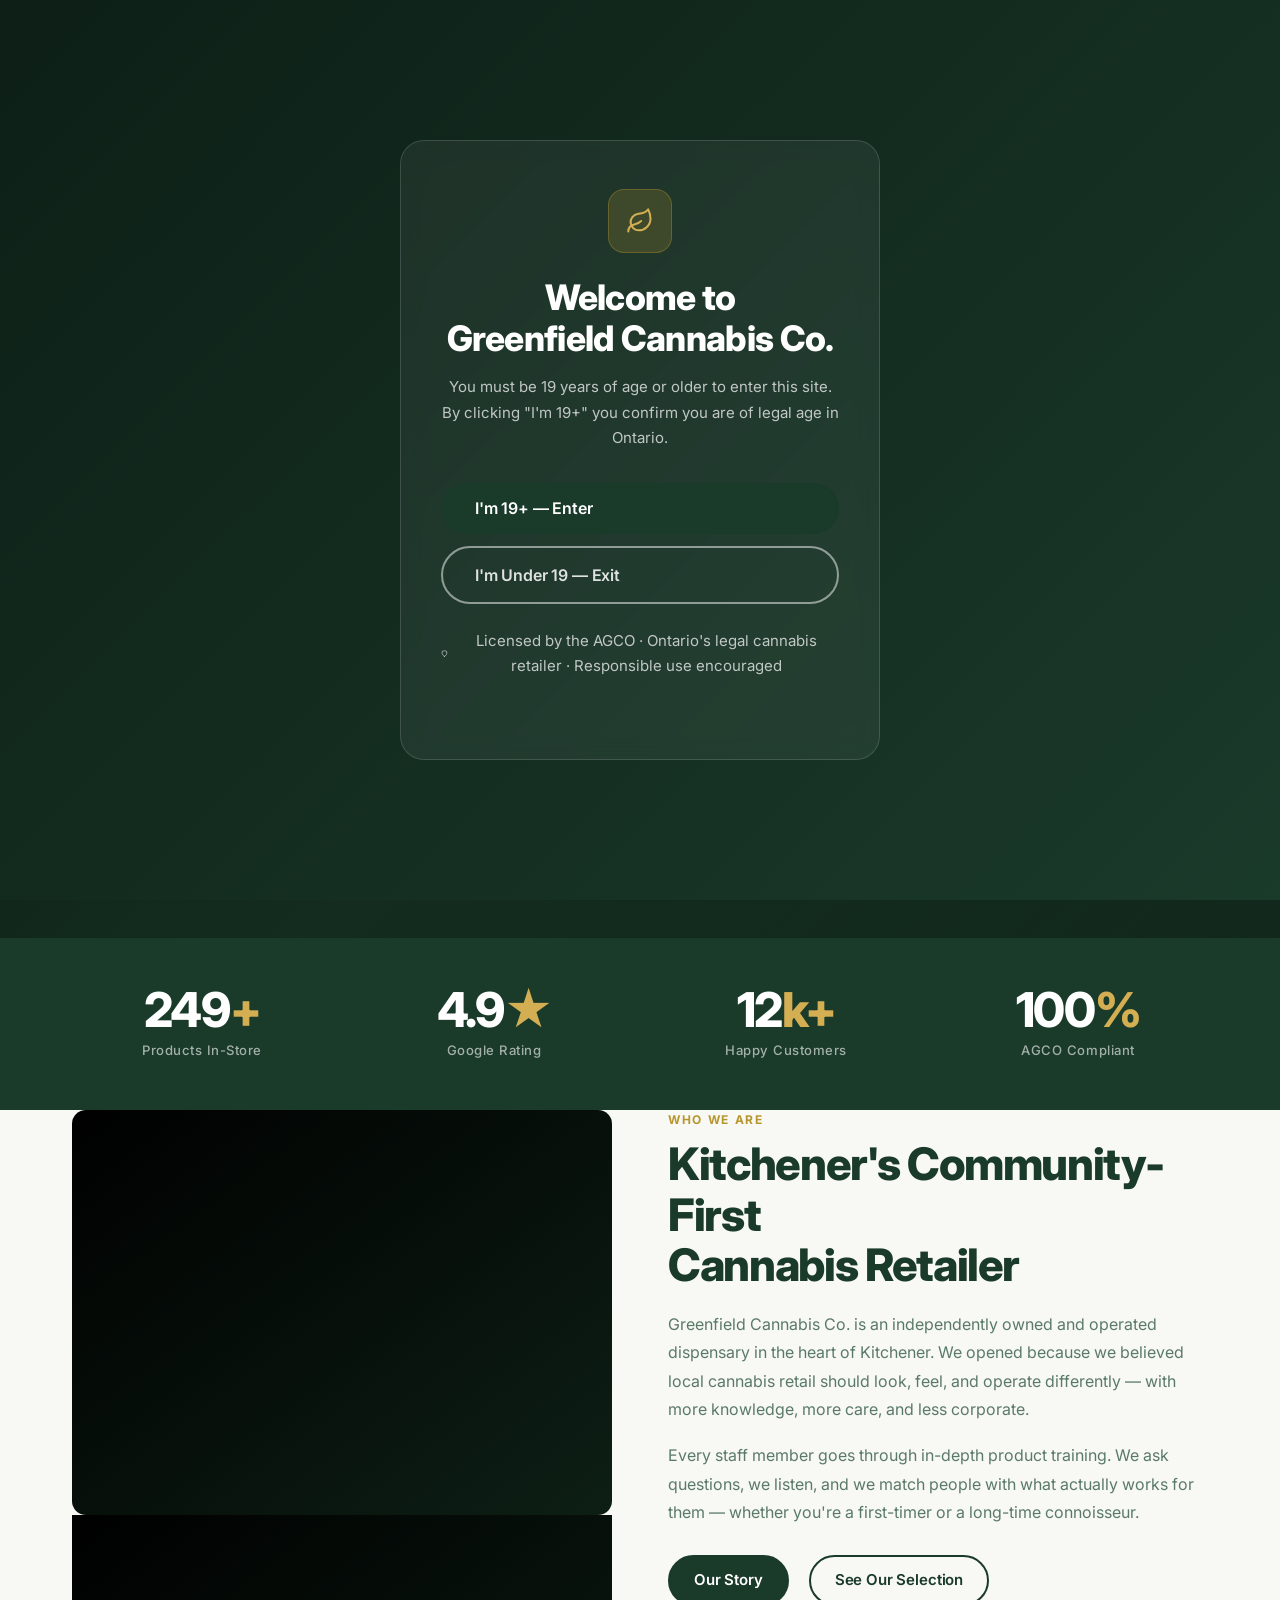
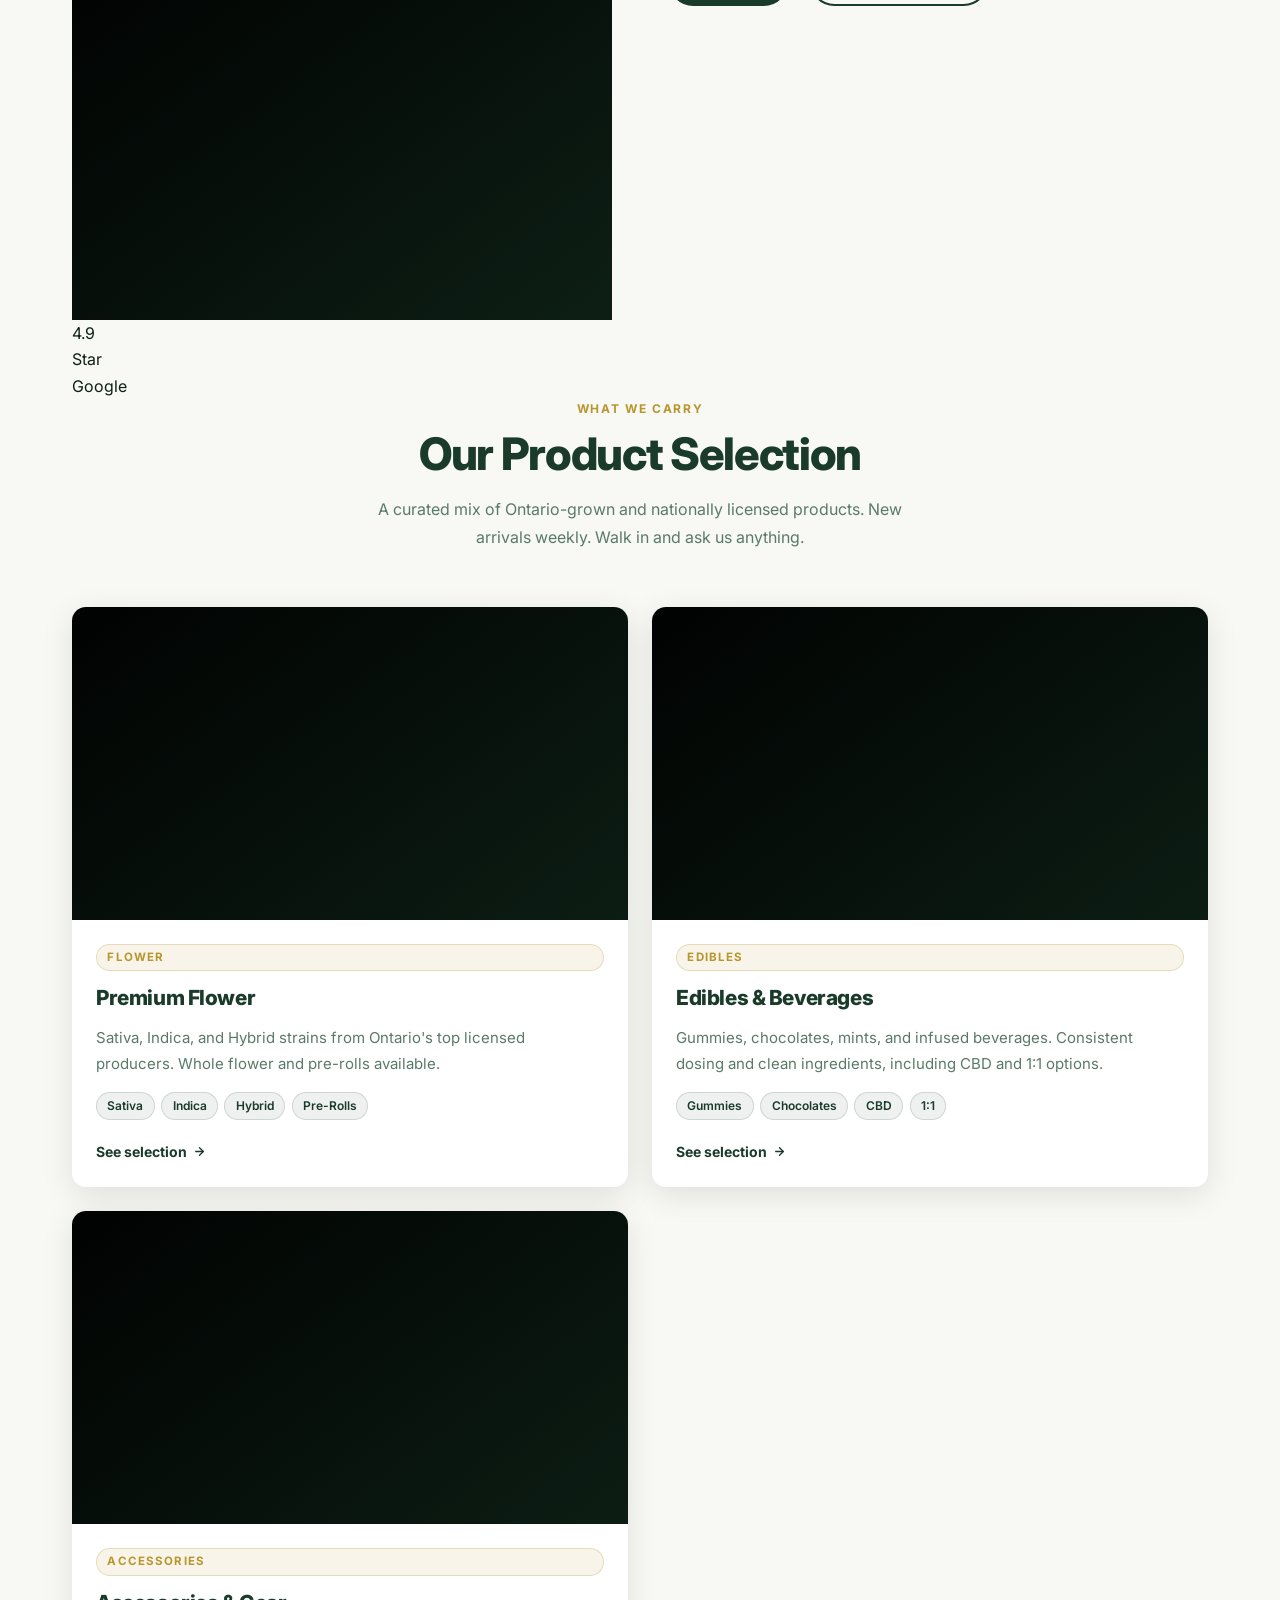
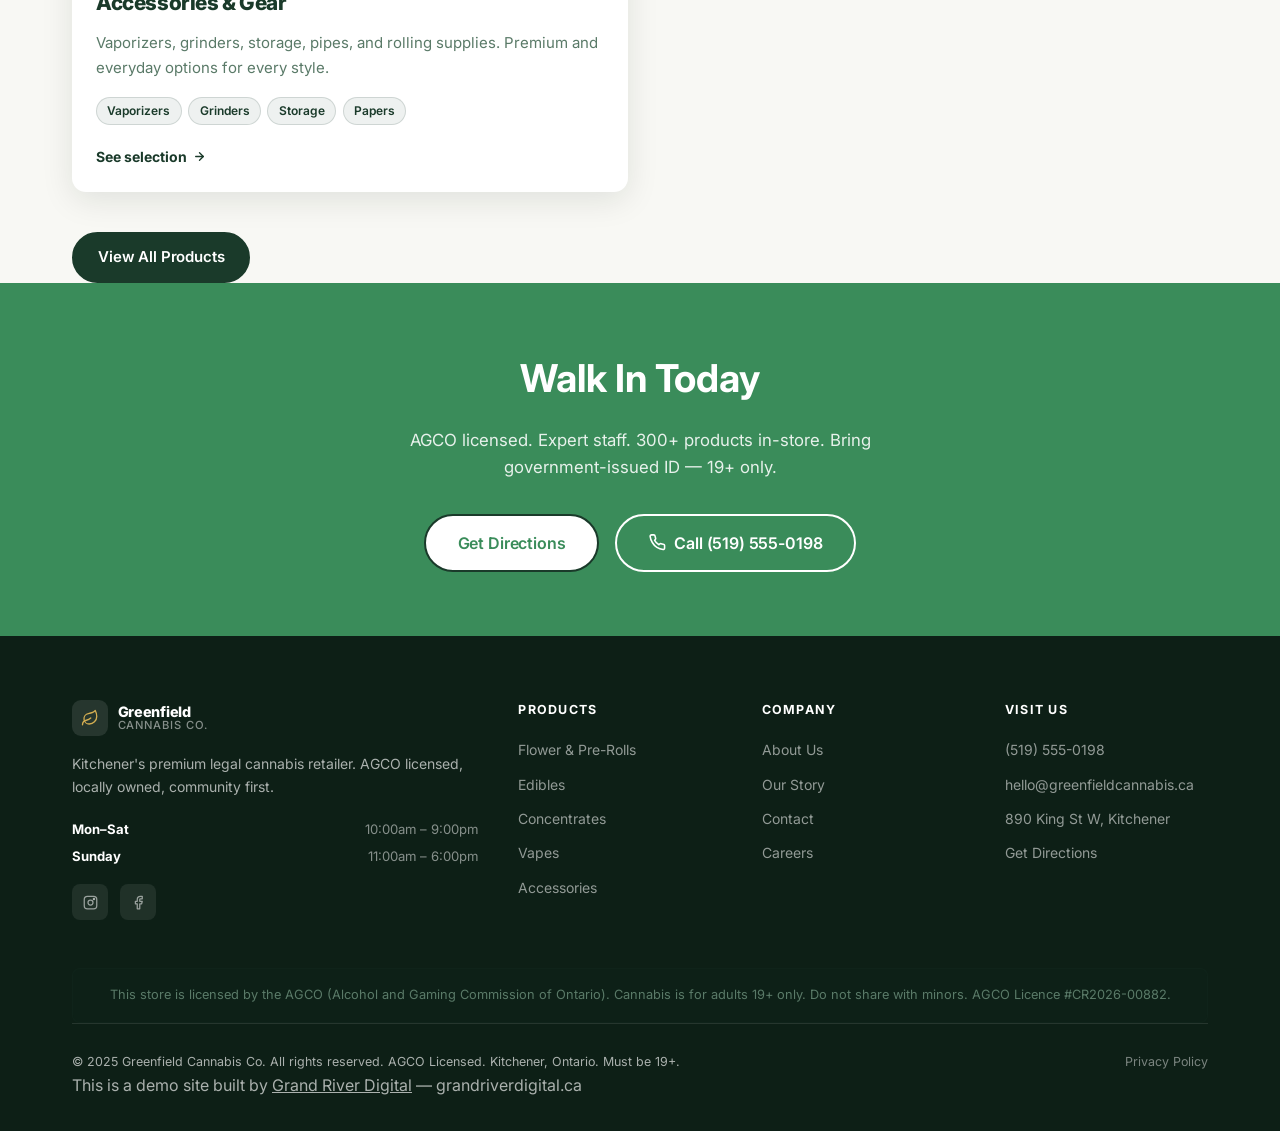
==== commit 8fddda0f: "fix: remove inappropriate image, fix address/age-gate, add AGCO note, full product listings" ====
--- a/index.html
+++ b/index.html
@@ -5,7 +5,7 @@
   <meta name="viewport" content="width=device-width, initial-scale=1.0" />
   <meta name="theme-color" content="#1A3A2A" />
   <title>Greenfield Cannabis Co. | Premium Cannabis Dispensary in Kitchener, ON</title>
-  <meta name="description" content="Greenfield Cannabis Co. — Kitchener's premium legal cannabis dispensary. Flower, edibles, concentrates, and accessories. Knowledgeable staff, AGCO licensed. 198 King St W." />
+  <meta name="description" content="Greenfield Cannabis Co. — Kitchener's premium legal cannabis dispensary. Flower, edibles, concentrates, and accessories. Knowledgeable staff, AGCO licensed. 890 King St W." />
   <meta name="robots" content="index, follow" />
 
   <link rel="preconnect" href="https://fonts.googleapis.com" />
@@ -34,7 +34,7 @@
     <p>You must be 19 years of age or older to enter this site. By clicking "I'm 19+" you confirm you are of legal age in Ontario.</p>
     <div class="ag-actions">
       <button class="btn btn-primary btn-lg" id="ag-yes">I'm 19+ — Enter</button>
-      <a href="https://ontario.ca" class="btn btn-outline-lt btn-lg" id="ag-no">I'm Under 19 — Exit</a>
+      <a href="https://google.com" class="btn btn-outline-lt btn-lg" id="ag-no">I'm Under 19 — Exit</a>
     </div>
     <p class="ag-disclaimer">
       <svg width="11" height="11" viewBox="0 0 24 24" fill="none" stroke="currentColor" stroke-width="2.5" stroke-linecap="round" stroke-linejoin="round" aria-hidden="true"><path d="M12 22s8-4 8-10V5l-8-3-8 3v7c0 6 8 10 8 10z"/></svg>
@@ -48,7 +48,7 @@
   <div class="topbar-left">
     <div class="topbar-item">
       <svg width="13" height="13" viewBox="0 0 24 24" fill="none" stroke="currentColor" stroke-width="2" stroke-linecap="round" stroke-linejoin="round" aria-hidden="true"><path d="M21 10c0 7-9 13-9 13s-9-6-9-13a9 9 0 0 1 18 0z"/><circle cx="12" cy="10" r="3"/></svg>
-      198 King Street W, Kitchener, ON
+      890 King St W, Kitchener, ON
     </div>
     <div class="topbar-item">
       <svg width="13" height="13" viewBox="0 0 24 24" fill="none" stroke="currentColor" stroke-width="2" stroke-linecap="round" stroke-linejoin="round" aria-hidden="true"><rect x="3" y="4" width="18" height="18" rx="2"/><line x1="16" y1="2" x2="16" y2="6"/><line x1="8" y1="2" x2="8" y2="6"/><line x1="3" y1="10" x2="21" y2="10"/></svg>
@@ -211,7 +211,7 @@
       </article>
 
       <article class="product-card sr d2">
-        <div class="product-card__img"><img src="https://images.pexels.com/photos/5469069/pexels-photo-5469069.jpeg?auto=compress&cs=tinysrgb&w=700&h=480&dpr=1" alt="Cannabis edibles and gummies" loading="lazy" onerror="imgFallback(this)" /></div>
+        <div class="product-card__img"><img src="https://images.pexels.com/photos/3985236/pexels-photo-3985236.jpeg?auto=compress&cs=tinysrgb&w=700&h=480&dpr=1" alt="Cannabis edibles and gummies" loading="lazy" onerror="imgFallback(this)" /></div>
         <div class="product-card__body">
           <div class="product-card__cat">Edibles</div>
           <h3>Edibles &amp; Beverages</h3>
@@ -297,11 +297,12 @@
         <ul>
           <li><a href="tel:5195550198">(519) 555-0198</a></li>
           <li><a href="mailto:hello@greenfieldcannabis.ca">hello@greenfieldcannabis.ca</a></li>
-          <li><a href="contact/">198 King St W, Kitchener</a></li>
+          <li><a href="contact/">890 King St W, Kitchener</a></li>
           <li><a href="contact/">Get Directions</a></li>
         </ul>
       </div>
     </div>
+        <div class="footer-agco" style="margin-top:1.5rem;padding:1rem 1.25rem;background:rgba(26,58,42,.08);border:1px solid rgba(26,58,42,.15);border-radius:8px;text-align:center;"><p style="font-size:.8rem;color:var(--text-lt,#5A7A68);margin:0;line-height:1.6;">This store is licensed by the AGCO (Alcohol and Gaming Commission of Ontario). Cannabis is for adults 19+ only. Do not share with minors. AGCO Licence #CR2026-00882.</p></div>
     <div class="footer-bottom">
       <p class="footer-copy">© 2025 Greenfield Cannabis Co. All rights reserved. AGCO Licensed. Kitchener, Ontario. Must be 19+.</p>
       <div class="footer-legal"><a href="#">Privacy Policy</a></div>
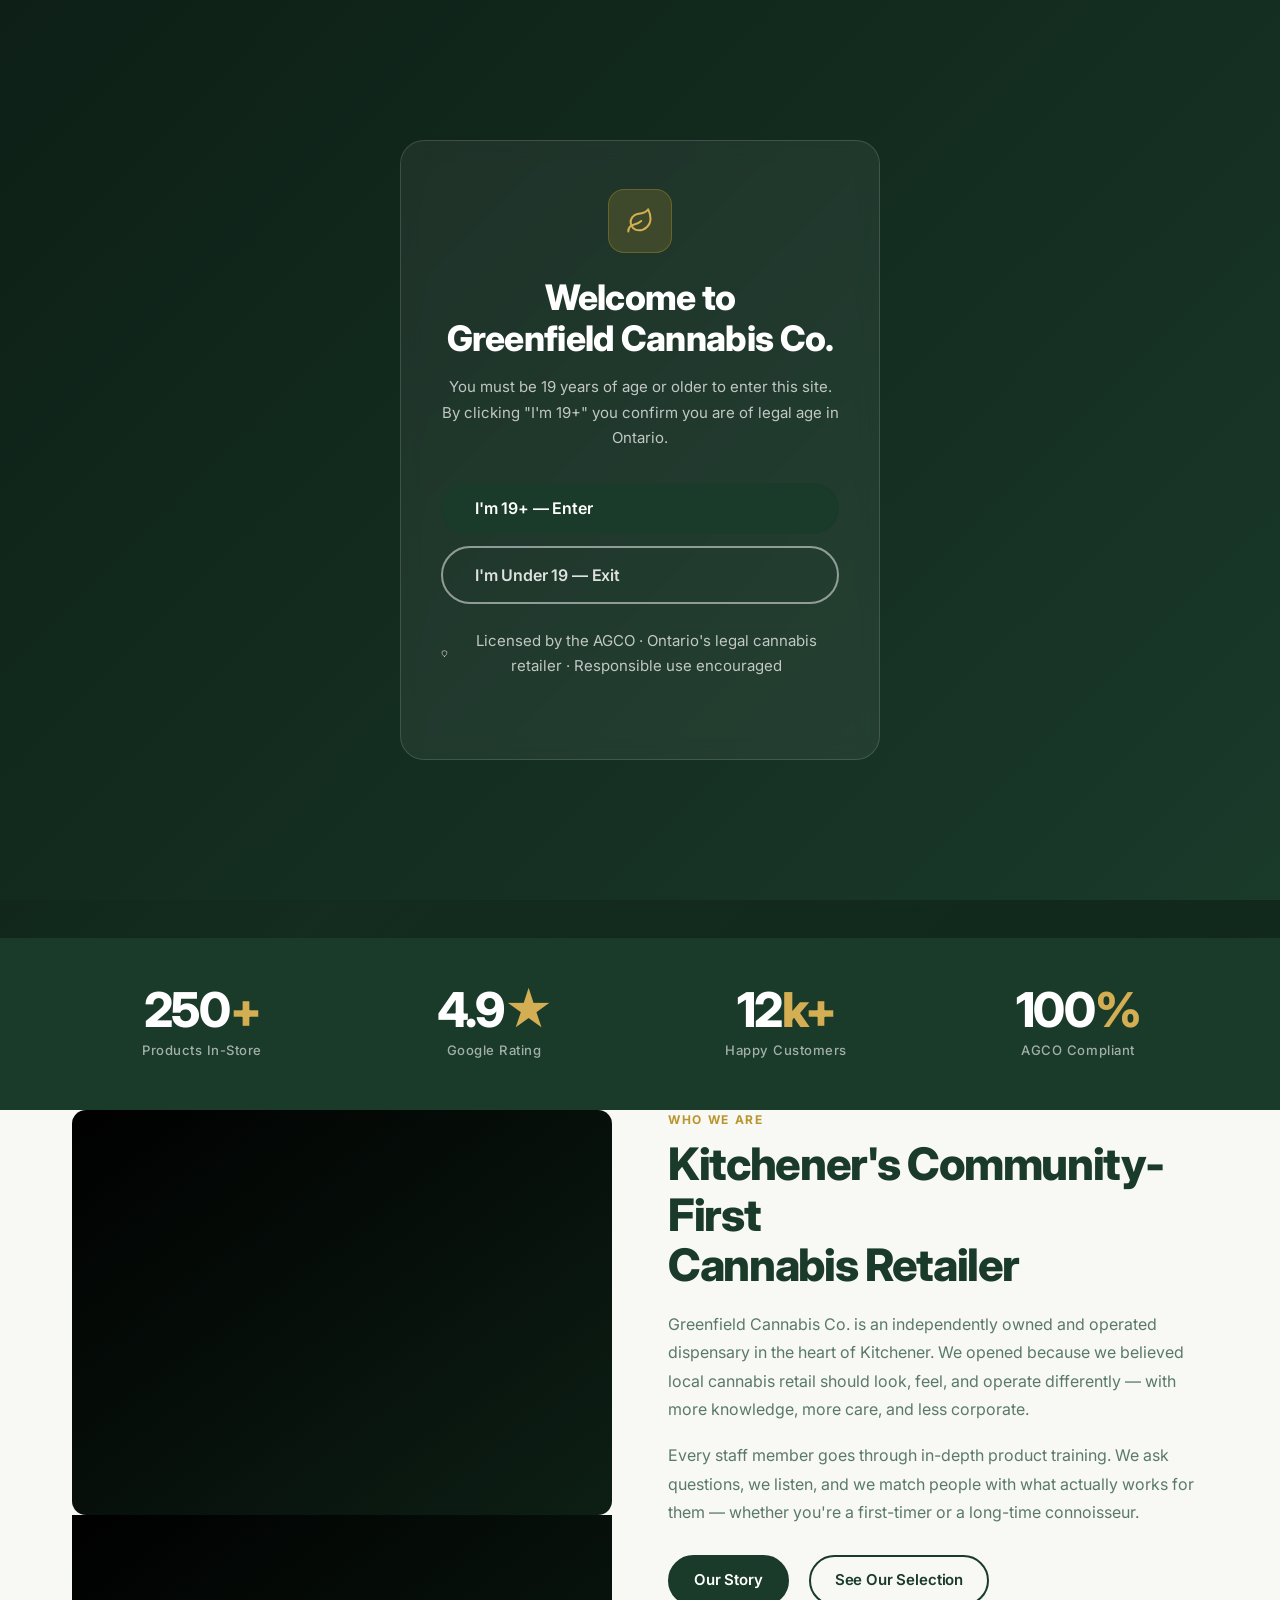
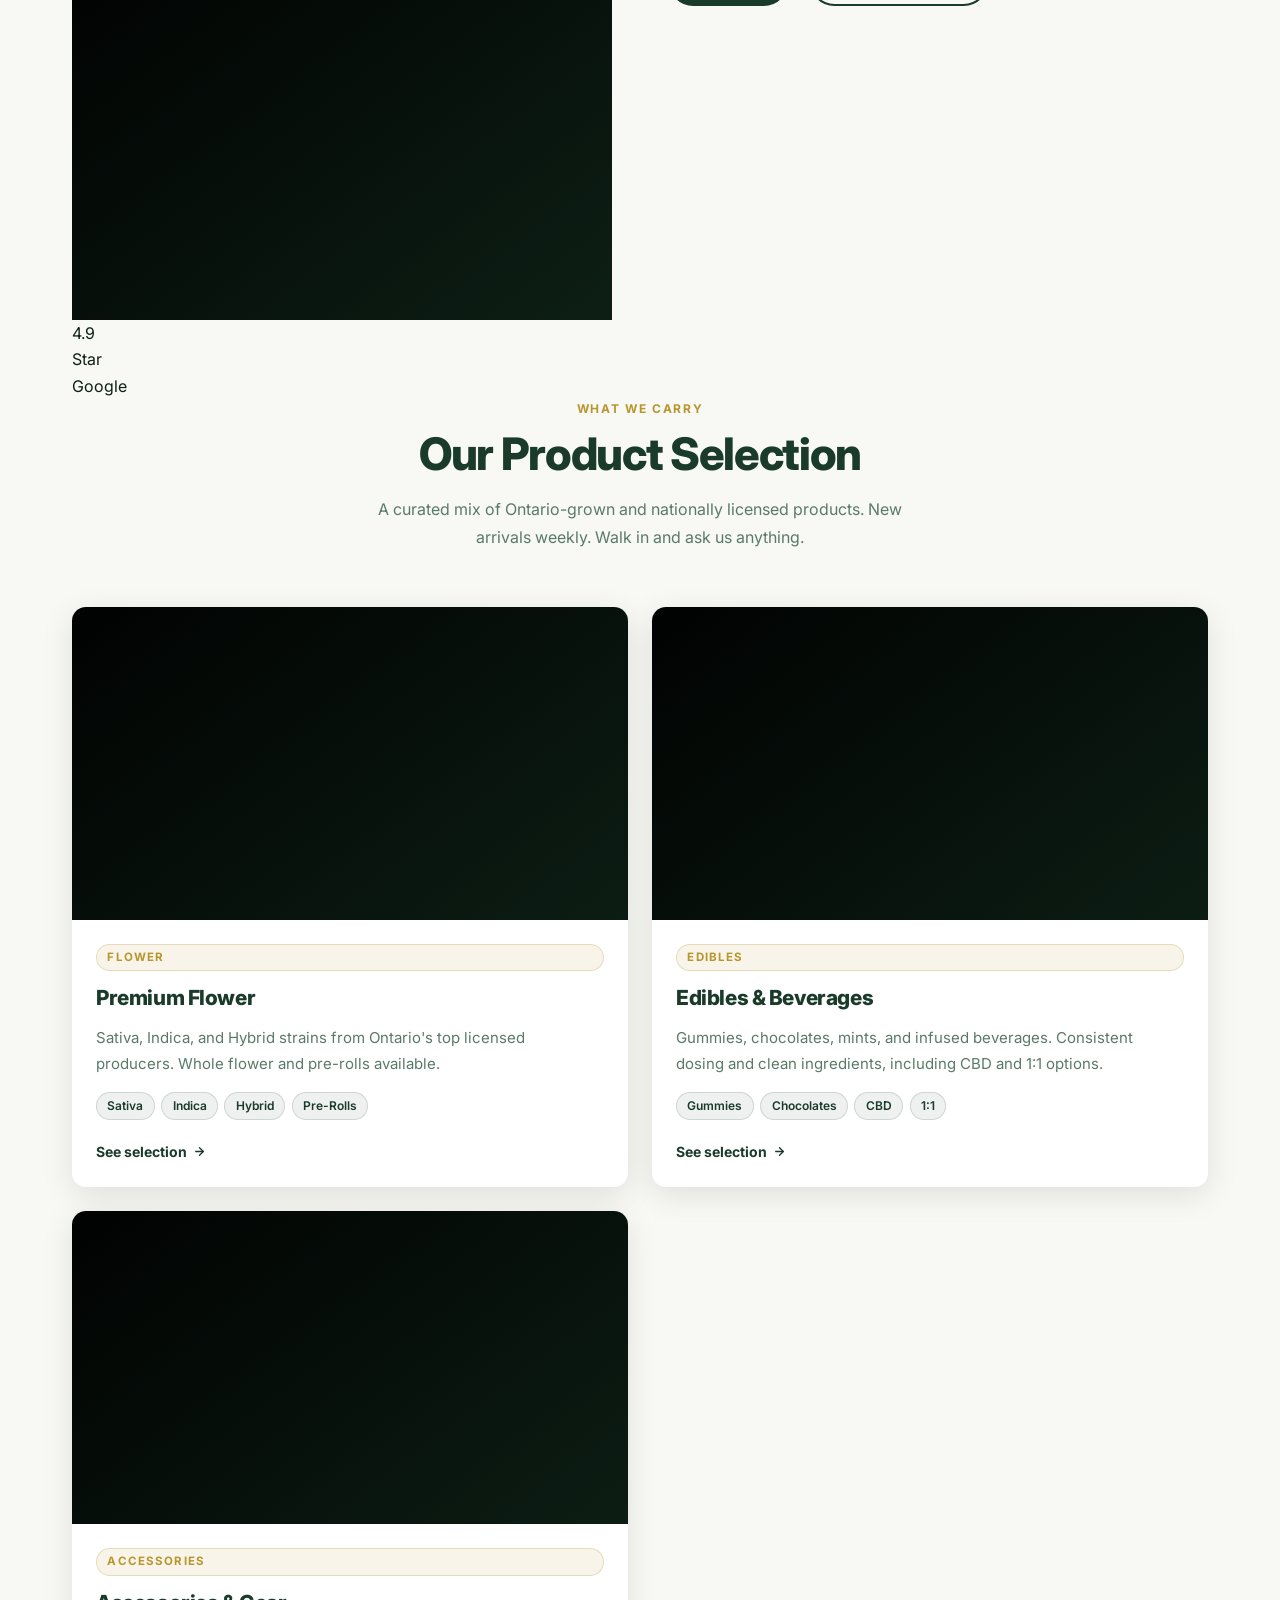
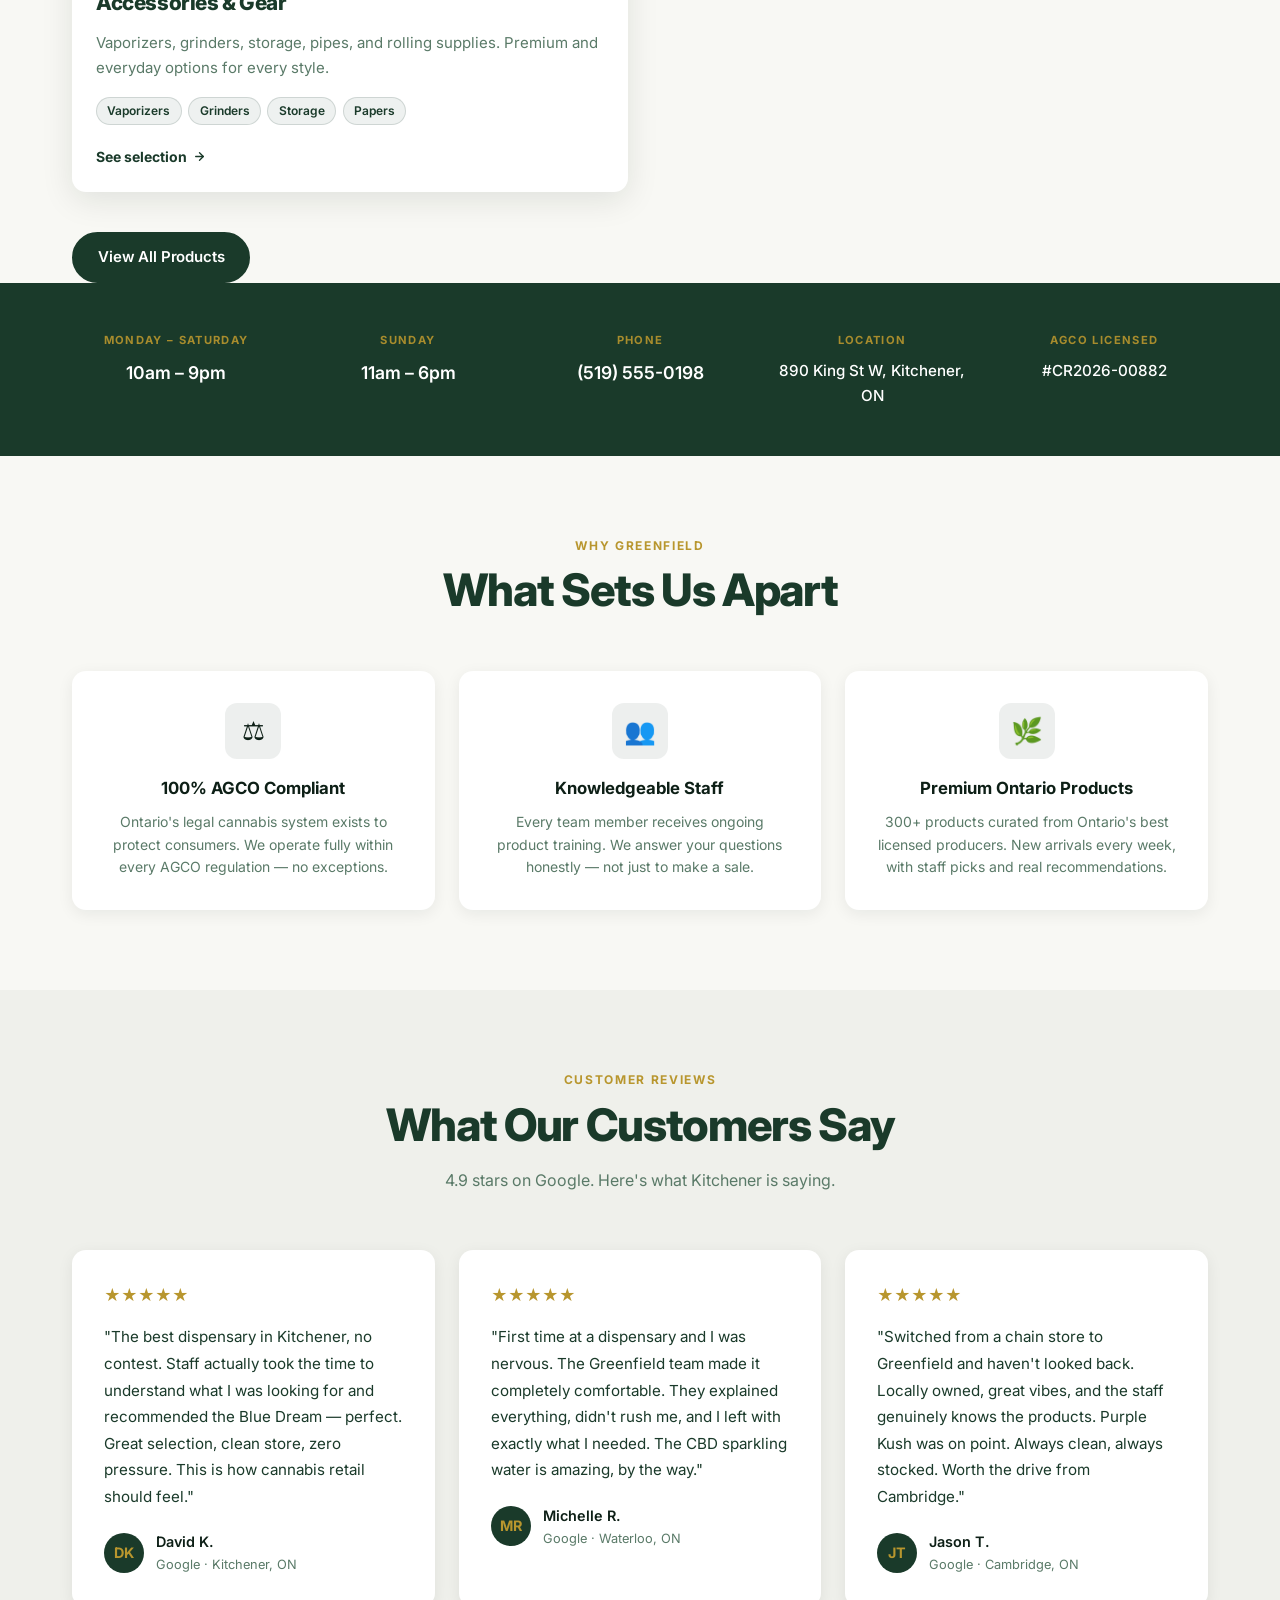
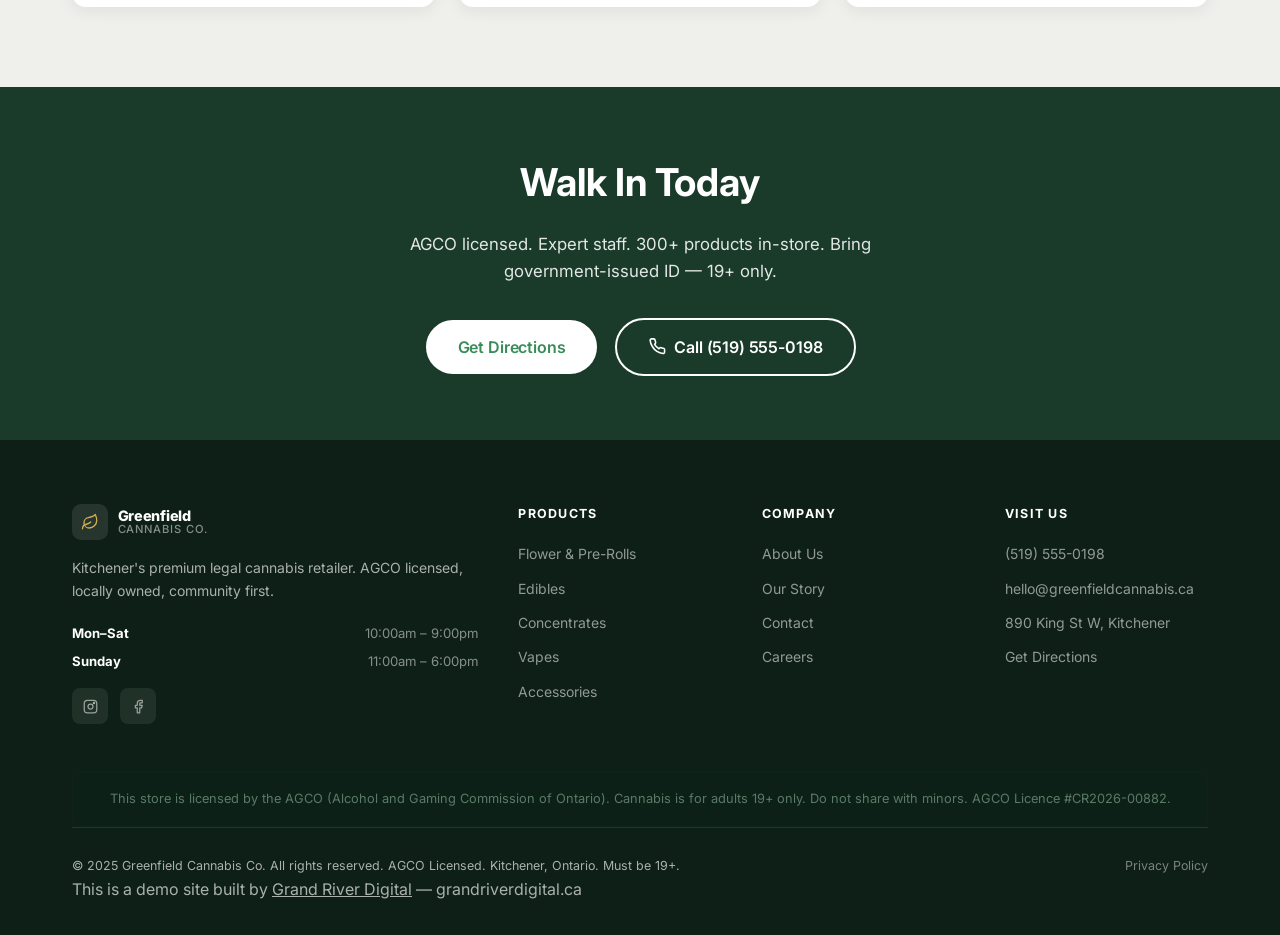
==== commit aea25080: "improvement: hours strip, store highlights, testimonials, brand color fix" ====
--- a/index.html
+++ b/index.html
@@ -239,8 +239,100 @@
   </div>
 </section>
 
+<!-- HOURS STRIP -->
+<section aria-label="Store hours and location" style="background:var(--green,#1A3A2A);padding:3rem 0;">
+  <div class="wrap">
+    <div style="display:grid;grid-template-columns:repeat(auto-fit,minmax(180px,1fr));gap:1.5rem;text-align:center;">
+      <div>
+        <div style="font-size:.7rem;text-transform:uppercase;letter-spacing:.12em;color:rgba(184,150,46,.9);margin-bottom:.5rem;font-weight:700;">Monday – Saturday</div>
+        <div style="color:#fff;font-size:1.1rem;font-weight:600;">10am – 9pm</div>
+      </div>
+      <div>
+        <div style="font-size:.7rem;text-transform:uppercase;letter-spacing:.12em;color:rgba(184,150,46,.9);margin-bottom:.5rem;font-weight:700;">Sunday</div>
+        <div style="color:#fff;font-size:1.1rem;font-weight:600;">11am – 6pm</div>
+      </div>
+      <div>
+        <div style="font-size:.7rem;text-transform:uppercase;letter-spacing:.12em;color:rgba(184,150,46,.9);margin-bottom:.5rem;font-weight:700;">Phone</div>
+        <div style="font-size:1.1rem;font-weight:600;"><a href="tel:5195550198" style="color:#fff;text-decoration:none;">(519) 555-0198</a></div>
+      </div>
+      <div>
+        <div style="font-size:.7rem;text-transform:uppercase;letter-spacing:.12em;color:rgba(184,150,46,.9);margin-bottom:.5rem;font-weight:700;">Location</div>
+        <div style="color:#fff;font-size:.95rem;font-weight:500;">890 King St W, Kitchener, ON</div>
+      </div>
+      <div>
+        <div style="font-size:.7rem;text-transform:uppercase;letter-spacing:.12em;color:rgba(184,150,46,.9);margin-bottom:.5rem;font-weight:700;">AGCO Licensed</div>
+        <div style="color:#fff;font-size:.95rem;font-weight:500;">#CR2026-00882</div>
+      </div>
+    </div>
+  </div>
+</section>
+
+<!-- STORE HIGHLIGHTS -->
+<section aria-labelledby="highlights-title" style="padding:5rem 0;background:var(--offwhite,#F8F8F4);">
+  <div class="wrap">
+    <div class="section-head">
+      <div class="eyebrow sr">Why Greenfield</div>
+      <h2 class="section-title sr d1" id="highlights-title">What Sets Us Apart</h2>
+    </div>
+    <div style="display:grid;grid-template-columns:repeat(auto-fit,minmax(260px,1fr));gap:1.5rem;margin-top:2.5rem;">
+      <div class="sr d1" style="background:#fff;border-radius:14px;padding:2rem;box-shadow:0 4px 16px rgba(13,31,22,.07);text-align:center;">
+        <div style="width:56px;height:56px;background:rgba(26,58,42,.08);border-radius:12px;display:flex;align-items:center;justify-content:center;margin:0 auto 1rem;font-size:1.6rem;">⚖️</div>
+        <h3 style="font-size:1.05rem;font-weight:700;color:#0D1F16;margin-bottom:.5rem;">100% AGCO Compliant</h3>
+        <p style="font-size:.875rem;color:#5A7A68;line-height:1.6;">Ontario's legal cannabis system exists to protect consumers. We operate fully within every AGCO regulation — no exceptions.</p>
+      </div>
+      <div class="sr d2" style="background:#fff;border-radius:14px;padding:2rem;box-shadow:0 4px 16px rgba(13,31,22,.07);text-align:center;">
+        <div style="width:56px;height:56px;background:rgba(26,58,42,.08);border-radius:12px;display:flex;align-items:center;justify-content:center;margin:0 auto 1rem;font-size:1.6rem;">👥</div>
+        <h3 style="font-size:1.05rem;font-weight:700;color:#0D1F16;margin-bottom:.5rem;">Knowledgeable Staff</h3>
+        <p style="font-size:.875rem;color:#5A7A68;line-height:1.6;">Every team member receives ongoing product training. We answer your questions honestly — not just to make a sale.</p>
+      </div>
+      <div class="sr d3" style="background:#fff;border-radius:14px;padding:2rem;box-shadow:0 4px 16px rgba(13,31,22,.07);text-align:center;">
+        <div style="width:56px;height:56px;background:rgba(26,58,42,.08);border-radius:12px;display:flex;align-items:center;justify-content:center;margin:0 auto 1rem;font-size:1.6rem;">🌿</div>
+        <h3 style="font-size:1.05rem;font-weight:700;color:#0D1F16;margin-bottom:.5rem;">Premium Ontario Products</h3>
+        <p style="font-size:.875rem;color:#5A7A68;line-height:1.6;">300+ products curated from Ontario's best licensed producers. New arrivals every week, with staff picks and real recommendations.</p>
+      </div>
+    </div>
+  </div>
+</section>
+
+<!-- TESTIMONIALS -->
+<section aria-labelledby="reviews-title-gc" style="padding:5rem 0;background:var(--offwhite-dk,#EFF0EB);">
+  <div class="wrap">
+    <div class="section-head">
+      <div class="eyebrow sr">Customer Reviews</div>
+      <h2 class="section-title sr d1" id="reviews-title-gc">What Our Customers Say</h2>
+      <p class="section-sub sr d2">4.9 stars on Google. Here's what Kitchener is saying.</p>
+    </div>
+    <div style="display:grid;grid-template-columns:repeat(auto-fit,minmax(280px,1fr));gap:1.5rem;margin-top:2.5rem;">
+      <div class="sr d1" style="background:#fff;border-radius:14px;padding:2rem;box-shadow:0 4px 16px rgba(13,31,22,.07);">
+        <div style="display:flex;gap:2px;margin-bottom:1rem;"><span style="color:#B8962E;font-size:1rem;">★★★★★</span></div>
+        <p style="font-size:.95rem;line-height:1.75;color:#1A3A2A;margin-bottom:1.25rem;">"The best dispensary in Kitchener, no contest. Staff actually took the time to understand what I was looking for and recommended the Blue Dream — perfect. Great selection, clean store, zero pressure. This is how cannabis retail should feel."</p>
+        <div style="display:flex;align-items:center;gap:.75rem;">
+          <div style="width:40px;height:40px;border-radius:50%;background:#1A3A2A;display:flex;align-items:center;justify-content:center;color:#B8962E;font-weight:700;font-size:.9rem;">DK</div>
+          <div><div style="font-weight:600;font-size:.9rem;color:#0D1F16;">David K.</div><div style="font-size:.8rem;color:#5A7A68;">Google · Kitchener, ON</div></div>
+        </div>
+      </div>
+      <div class="sr d2" style="background:#fff;border-radius:14px;padding:2rem;box-shadow:0 4px 16px rgba(13,31,22,.07);">
+        <div style="display:flex;gap:2px;margin-bottom:1rem;"><span style="color:#B8962E;font-size:1rem;">★★★★★</span></div>
+        <p style="font-size:.95rem;line-height:1.75;color:#1A3A2A;margin-bottom:1.25rem;">"First time at a dispensary and I was nervous. The Greenfield team made it completely comfortable. They explained everything, didn't rush me, and I left with exactly what I needed. The CBD sparkling water is amazing, by the way."</p>
+        <div style="display:flex;align-items:center;gap:.75rem;">
+          <div style="width:40px;height:40px;border-radius:50%;background:#1A3A2A;display:flex;align-items:center;justify-content:center;color:#B8962E;font-weight:700;font-size:.9rem;">MR</div>
+          <div><div style="font-weight:600;font-size:.9rem;color:#0D1F16;">Michelle R.</div><div style="font-size:.8rem;color:#5A7A68;">Google · Waterloo, ON</div></div>
+        </div>
+      </div>
+      <div class="sr d3" style="background:#fff;border-radius:14px;padding:2rem;box-shadow:0 4px 16px rgba(13,31,22,.07);">
+        <div style="display:flex;gap:2px;margin-bottom:1rem;"><span style="color:#B8962E;font-size:1rem;">★★★★★</span></div>
+        <p style="font-size:.95rem;line-height:1.75;color:#1A3A2A;margin-bottom:1.25rem;">"Switched from a chain store to Greenfield and haven't looked back. Locally owned, great vibes, and the staff genuinely knows the products. Purple Kush was on point. Always clean, always stocked. Worth the drive from Cambridge."</p>
+        <div style="display:flex;align-items:center;gap:.75rem;">
+          <div style="width:40px;height:40px;border-radius:50%;background:#1A3A2A;display:flex;align-items:center;justify-content:center;color:#B8962E;font-weight:700;font-size:.9rem;">JT</div>
+          <div><div style="font-weight:600;font-size:.9rem;color:#0D1F16;">Jason T.</div><div style="font-size:.8rem;color:#5A7A68;">Google · Cambridge, ON</div></div>
+        </div>
+      </div>
+    </div>
+  </div>
+</section>
+
 <!-- CTA BAND -->
-<section style="background:var(--accent,#3a8c5a);padding:4rem 0;text-align:center;">
+<section style="background:var(--green,#1A3A2A);padding:4rem 0;text-align:center;">
   <div class="wrap">
     <h2 style="color:#fff;font-size:clamp(1.6rem,4vw,2.4rem);margin-bottom:1rem;">Walk In Today</h2>
     <p style="color:rgba(255,255,255,.88);font-size:1.05rem;margin-bottom:2rem;max-width:520px;margin-left:auto;margin-right:auto;">AGCO licensed. Expert staff. 300+ products in-store. Bring government-issued ID — 19+ only.</p>
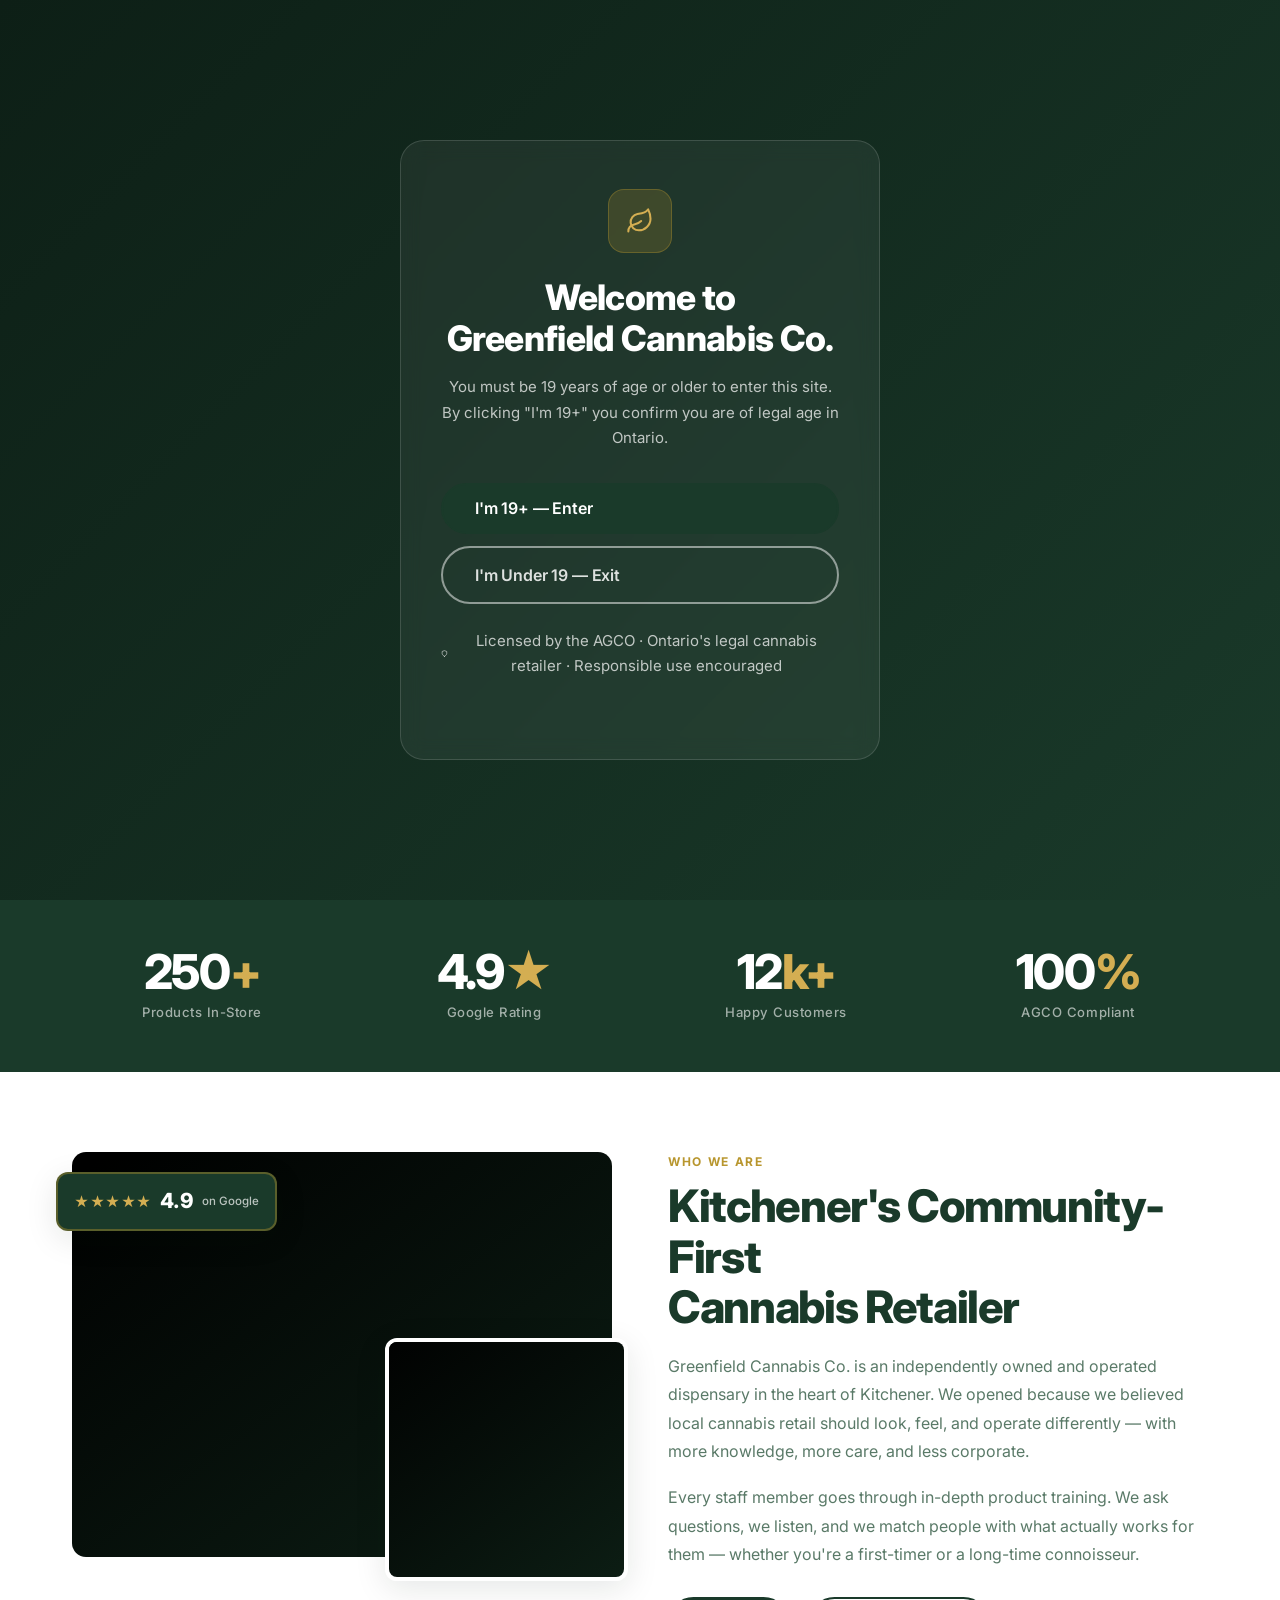
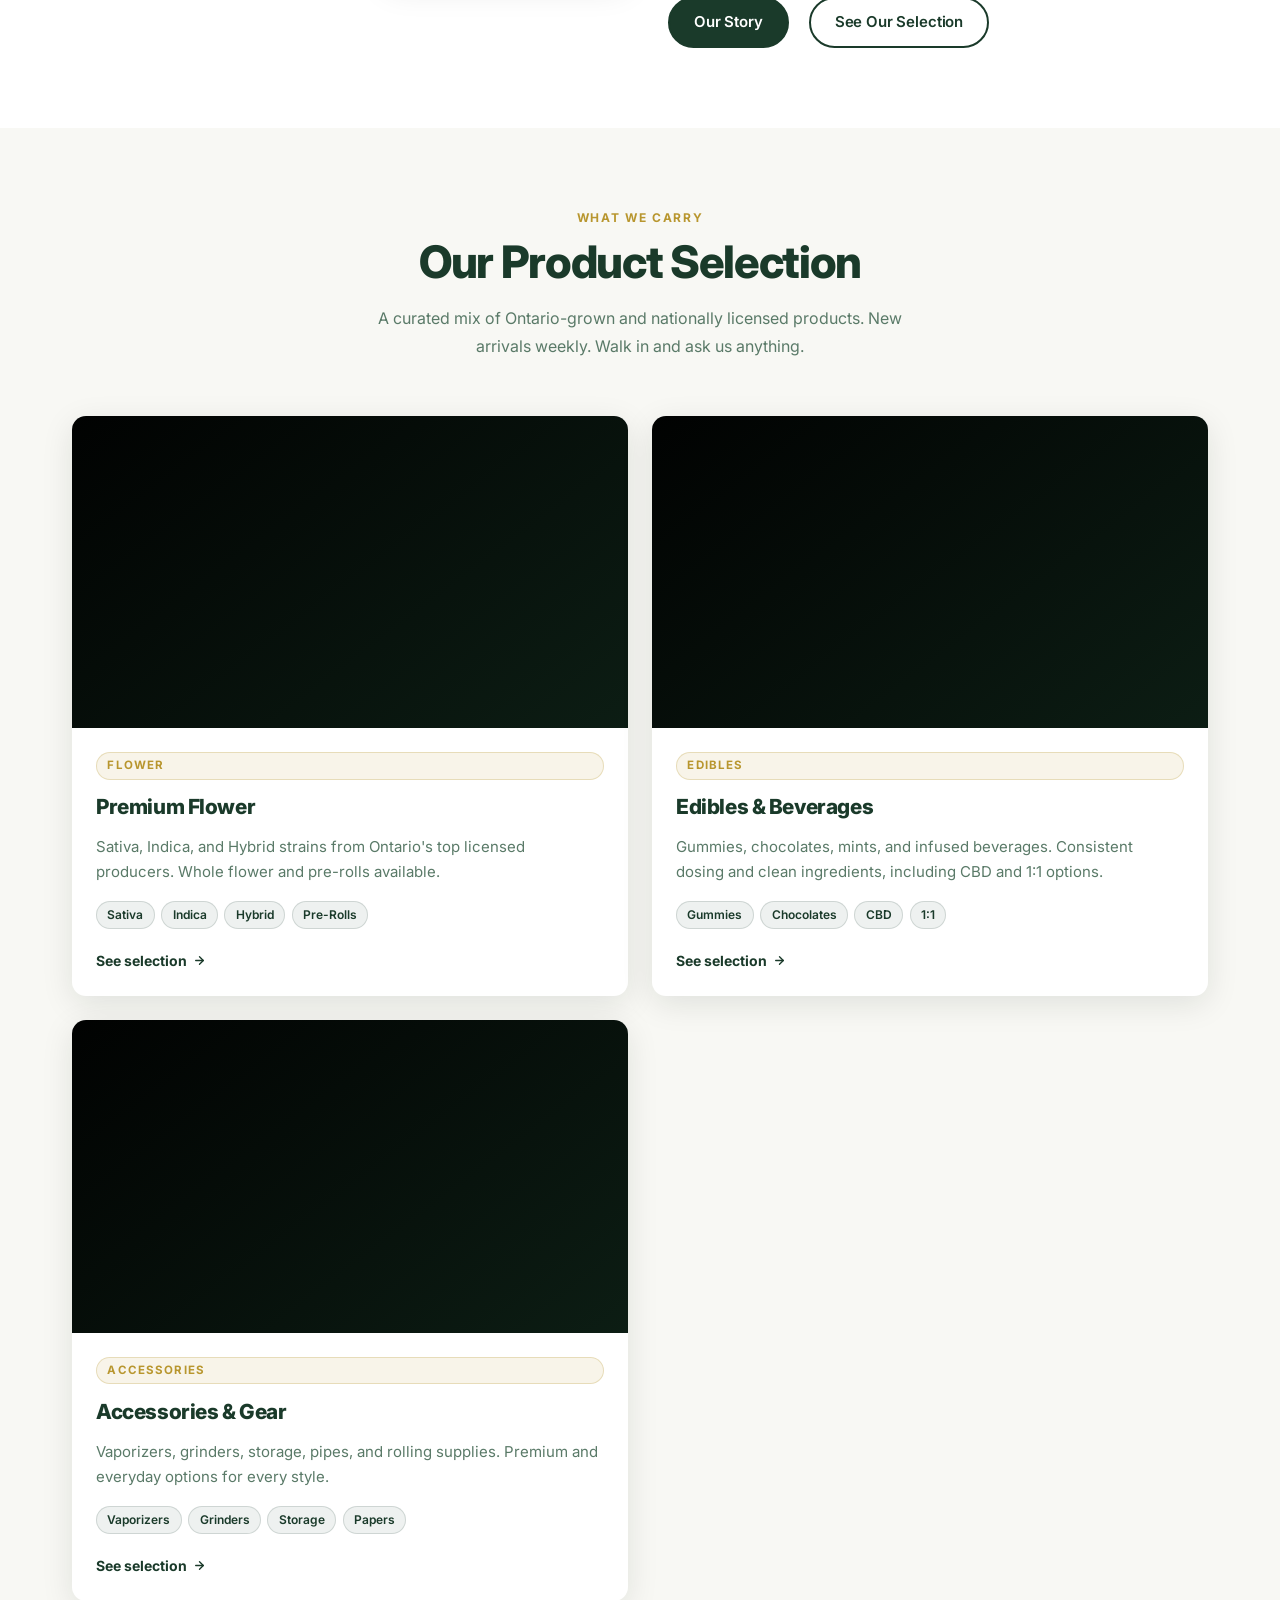
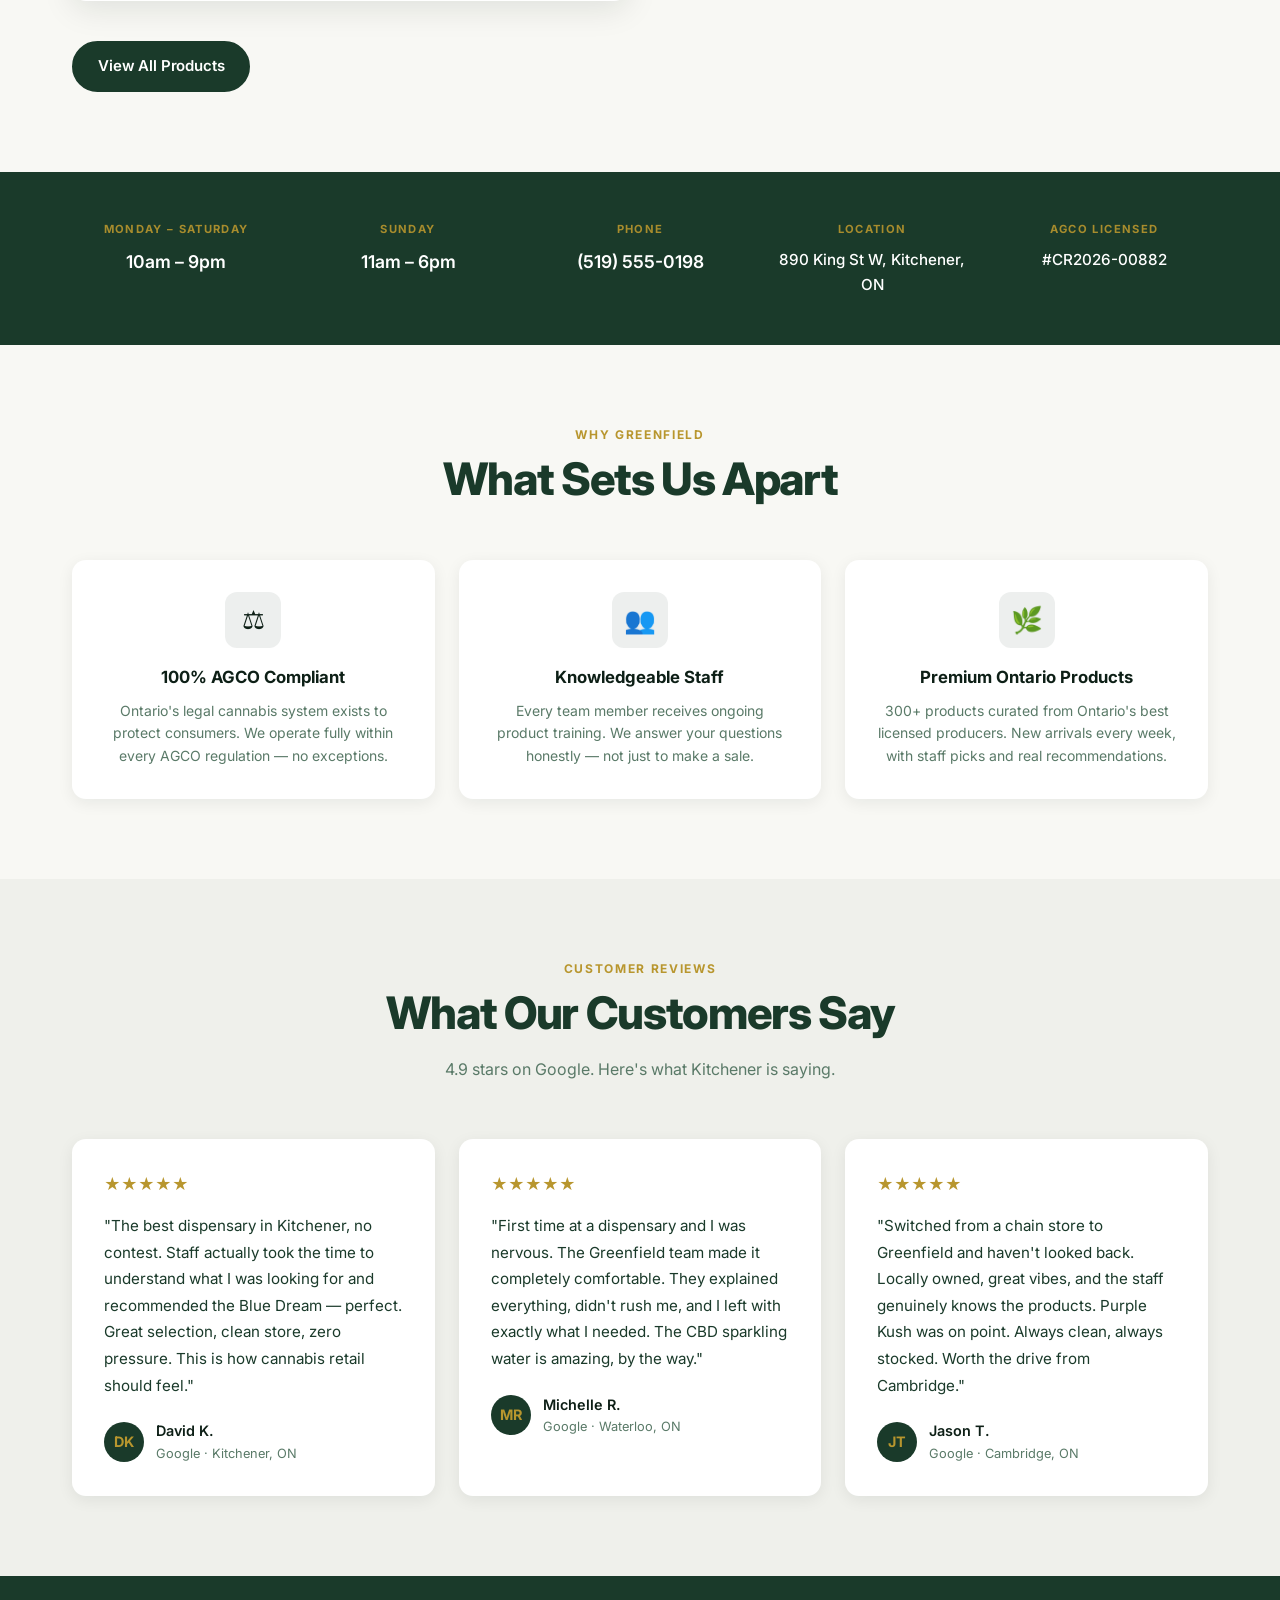
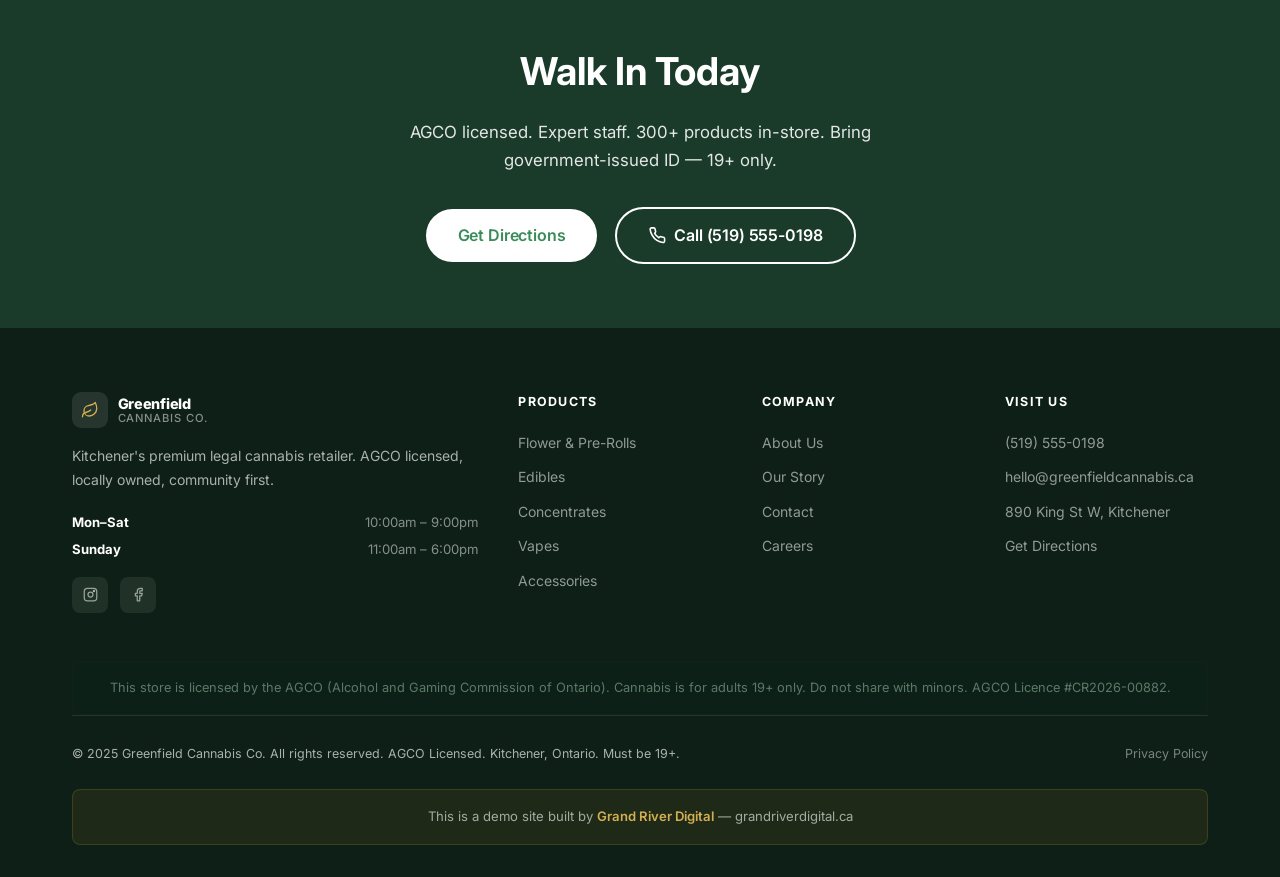
==== commit e73b748d: "fix: QA pass — header gap, rating badge, contrast, nav, images, spacing" ====
--- a/index.html
+++ b/index.html
@@ -64,7 +64,7 @@
 <!-- HEADER -->
 <header id="hdr">
   <div class="wrap hdr-inner">
-    <a href="/" class="logo" aria-label="Greenfield Cannabis Co. — home">
+    <a href="./" class="logo" aria-label="Greenfield Cannabis Co. — home">
       <div class="logo-icon" aria-hidden="true">
         <svg width="20" height="20" viewBox="0 0 24 24" fill="none" stroke="currentColor" stroke-width="1.75" stroke-linecap="round" stroke-linejoin="round"><path d="M11 20A7 7 0 0 1 9.8 6.1C15.5 5 17 4.48 19 2c1 2 2 4.18 2 8 0 5.5-4.78 10-10 10z"/><path d="M2 21c0-3 1.85-5.36 5.08-6C9.5 14.52 12 13 13 12"/></svg>
       </div>
@@ -72,7 +72,7 @@
     </a>
 
     <nav class="desktop-nav" aria-label="Main navigation">
-      <a href="/">Home</a>
+      <a href="./">Home</a>
       <a href="about/">About</a>
       <a href="products/">Products</a>
       <a href="contact/">Visit Us</a>
@@ -94,7 +94,7 @@
 <!-- Mobile Nav -->
 <div id="mobile-nav" role="dialog" aria-modal="true" aria-label="Mobile navigation">
   <nav>
-    <a href="/" class="mobile-link">Home</a>
+    <a href="./" class="mobile-link">Home</a>
     <a href="about/" class="mobile-link">About</a>
     <a href="products/" class="mobile-link">Products</a>
     <a href="contact/" class="mobile-link">Visit Us</a>
@@ -169,7 +169,11 @@
         <div class="about-img-accent">
           <img src="https://images.pexels.com/photos/7667526/pexels-photo-7667526.jpeg?auto=compress&cs=tinysrgb&w=400&h=400&dpr=1" alt="Premium cannabis flower selection" loading="lazy" onerror="imgFallback(this)" />
         </div>
-        <div class="about-badge"><div class="big">4.9</div><div class="sm">Star<br>Google</div></div>
+        <div class="rating-badge">
+          <span class="rating-stars">★★★★★</span>
+          <span class="rating-value">4.9</span>
+          <span class="rating-source">on Google</span>
+        </div>
       </div>
       <div class="about-text">
         <div class="eyebrow sr">Who We Are</div>
@@ -351,7 +355,7 @@
   <div class="wrap">
     <div class="footer-grid">
       <div class="footer-brand">
-        <a href="/" class="logo" aria-label="Greenfield Cannabis Co. home">
+        <a href="./" class="logo" aria-label="Greenfield Cannabis Co. home">
           <div class="logo-icon" aria-hidden="true"><svg width="18" height="18" viewBox="0 0 24 24" fill="none" stroke="currentColor" stroke-width="1.75" stroke-linecap="round" stroke-linejoin="round"><path d="M11 20A7 7 0 0 1 9.8 6.1C15.5 5 17 4.48 19 2c1 2 2 4.18 2 8 0 5.5-4.78 10-10 10z"/><path d="M2 21c0-3 1.85-5.36 5.08-6C9.5 14.52 12 13 13 12"/></svg></div>
           <div class="logo-text">Greenfield <span>Cannabis Co.</span></div>
         </a>
--- a/styles.css
+++ b/styles.css
@@ -179,6 +179,11 @@
 
 /* ── Top Bar ── */
 #topbar {
+  position: fixed;
+  top: 0;
+  left: 0;
+  right: 0;
+  z-index: 950;
   background: var(--green-dk);
   color: rgba(255,255,255,0.7);
   font-size: 0.78rem;
@@ -382,6 +387,91 @@
   max-width: 560px; margin: 0 auto;
 }
 
+/* ── About Preview (homepage) ── */
+#about-preview {
+  padding: 5rem 0;
+  background: #fff;
+}
+
+/* ── Products Preview (homepage) ── */
+#products-preview {
+  padding: 5rem 0;
+  background: var(--offwhite);
+}
+
+/* ── About Badge (rating overlay on image) ── */
+.about-badge {
+  position: absolute;
+  top: 1.25rem; left: -1rem;
+  background: var(--green);
+  color: #fff;
+  border-radius: 12px;
+  padding: 0.75rem 1.1rem;
+  box-shadow: var(--shadow);
+  text-align: center;
+  line-height: 1.2;
+  border: 2px solid rgba(184,150,46,0.4);
+}
+.about-badge .big { font-size: 1.6rem; font-weight: 800; color: var(--gold-lt); }
+.about-badge .sm { font-size: 0.72rem; font-weight: 500; opacity: 0.85; }
+
+/* ── Rating Badge (clean 4.9/stars/Google display) ── */
+.rating-badge {
+  display: inline-flex;
+  align-items: center;
+  gap: 0.5rem;
+  background: var(--green);
+  border: 2px solid rgba(184,150,46,0.4);
+  border-radius: 12px;
+  padding: 0.65rem 1rem;
+  box-shadow: var(--shadow);
+  position: absolute;
+  top: 1.25rem; left: -1rem;
+  white-space: nowrap;
+}
+.rating-stars { color: var(--gold-lt); font-size: 0.9rem; letter-spacing: 0.04em; }
+.rating-value { font-size: 1.3rem; font-weight: 800; color: #fff; }
+.rating-source { font-size: 0.72rem; color: rgba(255,255,255,0.7); font-weight: 500; }
+
+/* ── Testimonials Grid (about page) ── */
+.testimonials-grid {
+  display: grid;
+  grid-template-columns: 1fr;
+  gap: 1.25rem;
+}
+@media (min-width: 640px) { .testimonials-grid { grid-template-columns: repeat(3, 1fr); } }
+.tc-stars { color: var(--gold-lt); font-size: 1rem; margin-bottom: 0.75rem; letter-spacing: 0.05em; }
+.tc-text {
+  font-size: 0.9375rem;
+  color: rgba(255,255,255,0.88);
+  line-height: 1.72;
+  margin: 0 0 1.25rem;
+  font-style: normal;
+}
+.tc-author { display: flex; align-items: center; gap: 0.75rem; }
+.tc-avatar {
+  width: 40px; height: 40px; border-radius: 50%;
+  background: var(--gold); color: #fff;
+  display: flex; align-items: center; justify-content: center;
+  font-weight: 700; font-size: 0.9rem; flex-shrink: 0;
+}
+.tc-author strong { display: block; font-size: 0.9rem; font-weight: 600; color: #fff; }
+.tc-author small { font-size: 0.78rem; color: rgba(255,255,255,0.55); display: block; }
+
+/* ── GRD Banner (footer) ── */
+.grd-banner {
+  margin-top: 1.5rem;
+  padding: 1rem;
+  background: rgba(184,150,46,0.1);
+  border: 1px solid rgba(184,150,46,0.2);
+  border-radius: 8px;
+  text-align: center;
+  font-size: 0.82rem;
+  color: rgba(255,255,255,0.6);
+}
+.grd-banner a { color: var(--gold-lt); font-weight: 600; text-decoration: none; }
+.grd-banner a:hover { text-decoration: underline; }
+
 /* ── About ── */
 #about {
   padding: 6rem 0;
@@ -399,12 +489,32 @@
 .about-text .section-title { text-align: left; margin-bottom: 1.25rem; }
 .about-text p { font-size: 1rem; color: var(--text-lt); line-height: 1.78; margin-bottom: 1.1rem; }
 .about-cta { display: flex; gap: 1rem; flex-wrap: wrap; margin-top: 2rem; }
-.about-img-side { position: relative; }
+.about-values { display: flex; flex-direction: column; gap: 1rem; margin: 1.75rem 0; }
+.about-value { display: flex; gap: 0.9rem; align-items: flex-start; }
+.about-value-dot {
+  width: 8px; height: 8px; border-radius: 50%;
+  background: var(--gold); flex-shrink: 0; margin-top: 0.45rem;
+}
+.about-value p { font-size: 0.9375rem; color: var(--text-lt); line-height: 1.68; }
+.about-value p strong { color: var(--text); }
+.about-img-side,
+.about-img-stack { position: relative; }
 .about-img-main {
   border-radius: var(--radius); overflow: hidden;
   aspect-ratio: 4/3;
 }
 .about-img-main img { width: 100%; height: 100%; object-fit: cover; }
+.about-img-accent {
+  position: absolute;
+  bottom: -1.5rem; right: -1rem;
+  width: 45%;
+  border-radius: 12px;
+  overflow: hidden;
+  border: 4px solid #fff;
+  box-shadow: var(--shadow);
+  aspect-ratio: 1;
+}
+.about-img-accent img { width: 100%; height: 100%; object-fit: cover; }
 .about-stat-badges {
   display: flex; gap: 1rem; margin-top: 1.25rem;
 }
@@ -569,8 +679,8 @@
 }
 .testimonial-card {
   min-width: calc(100% - 0px);
-  background: rgba(255,255,255,0.07);
-  border: 1px solid rgba(255,255,255,0.12);
+  background: rgba(255,255,255,0.10);
+  border: 1px solid rgba(255,255,255,0.18);
   border-radius: var(--radius);
   padding: 2rem; flex-shrink: 0;
 }
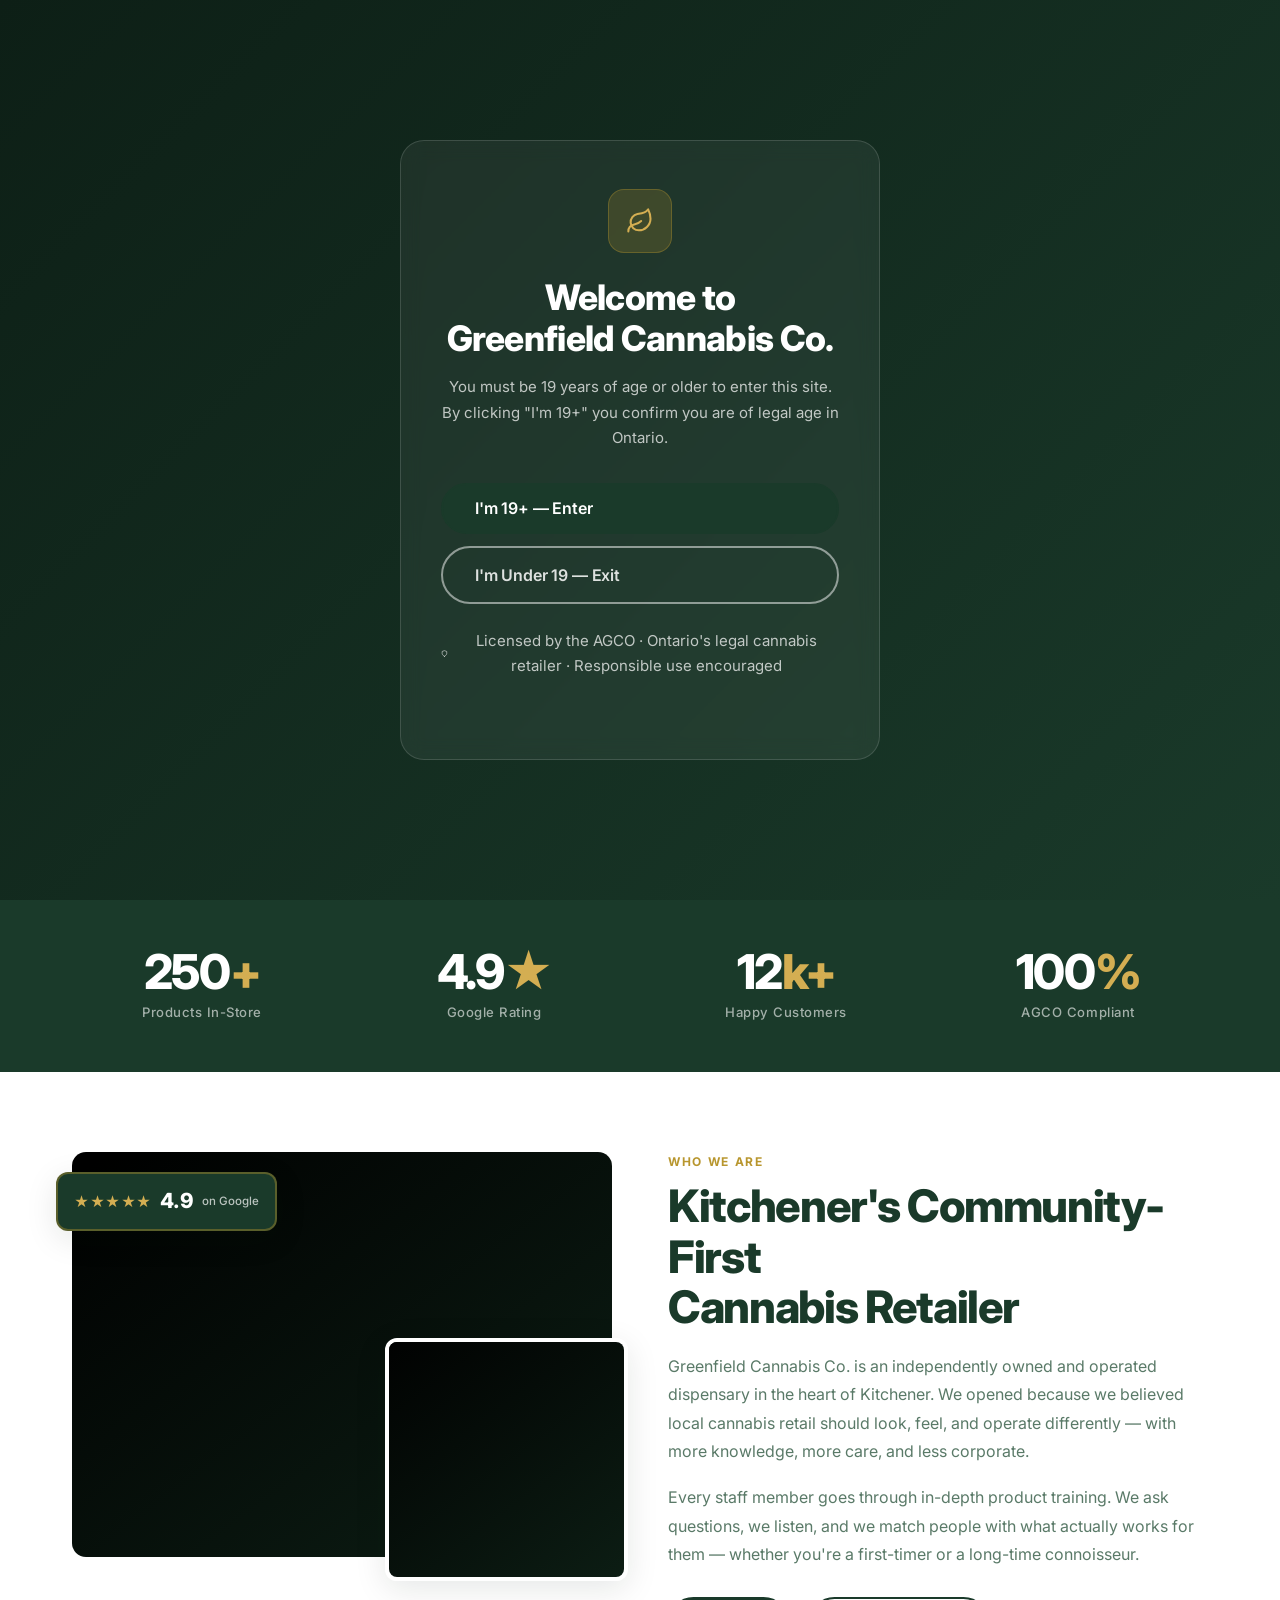
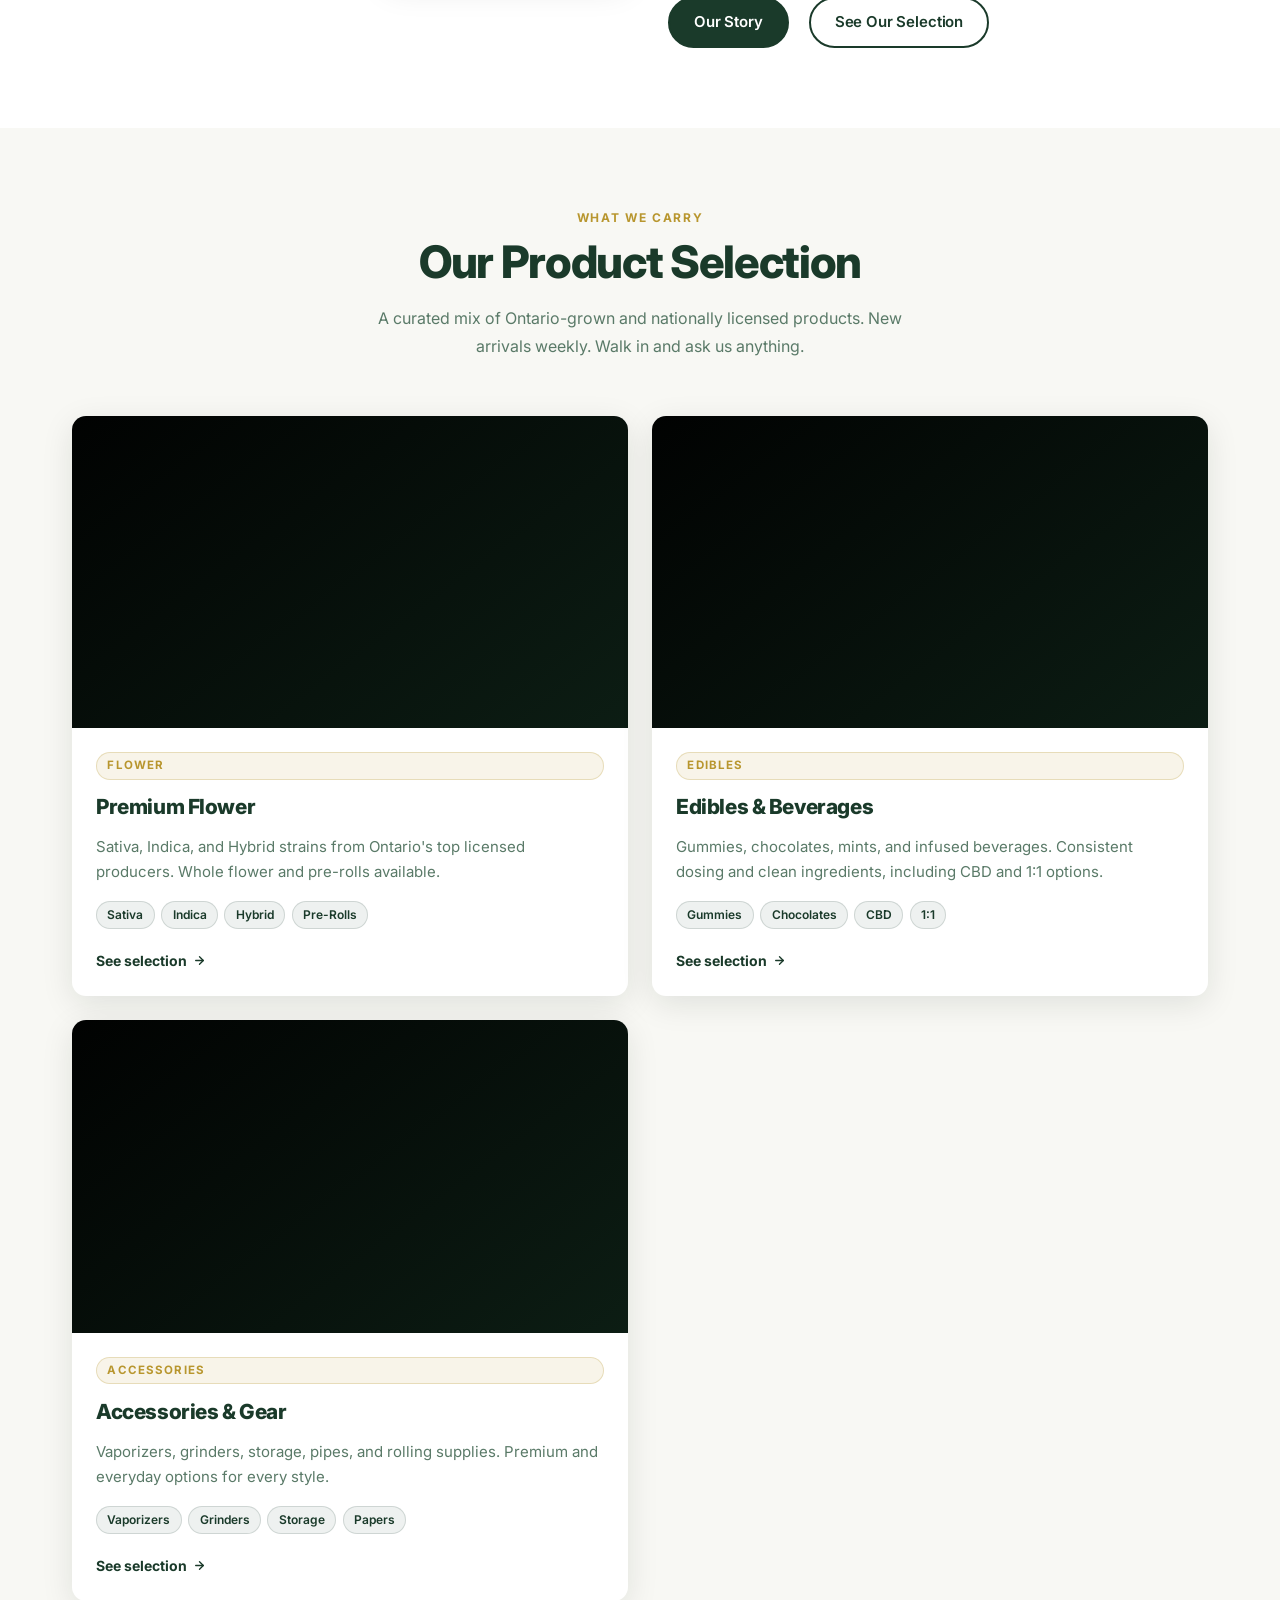
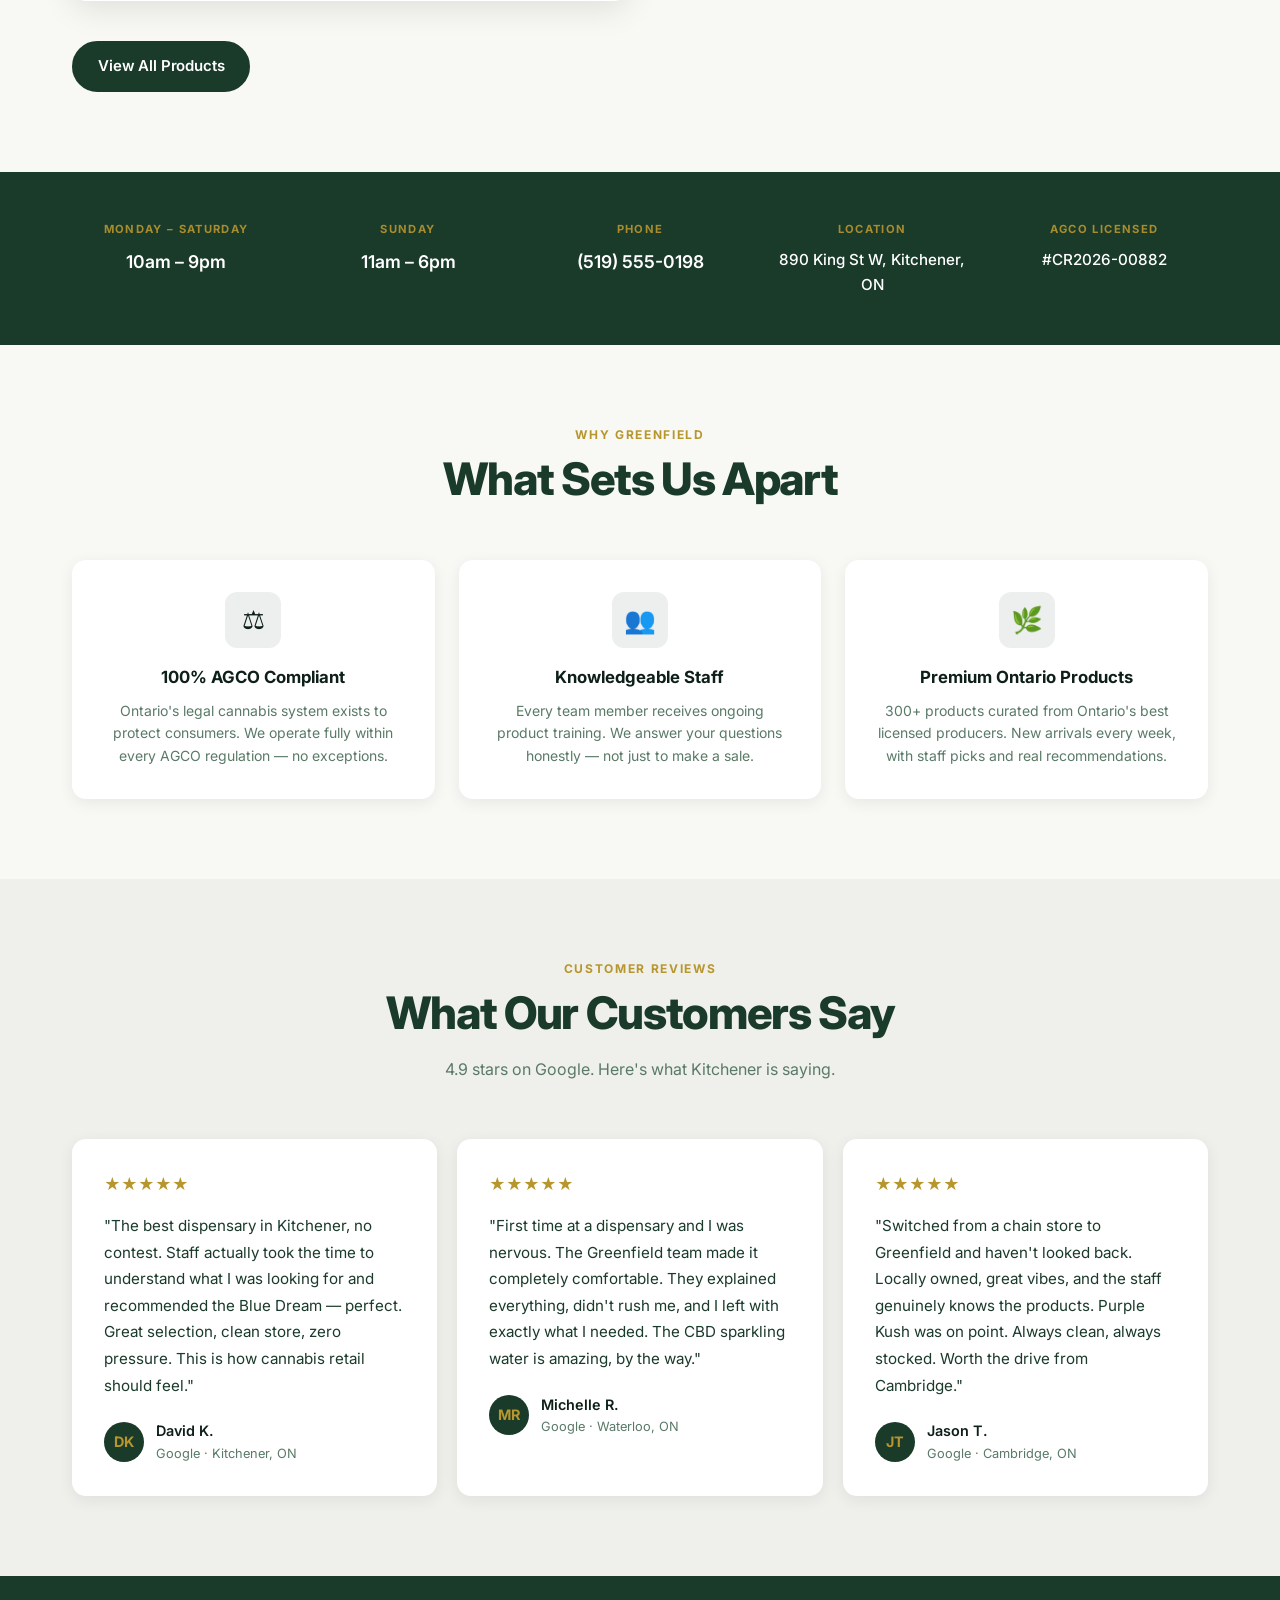
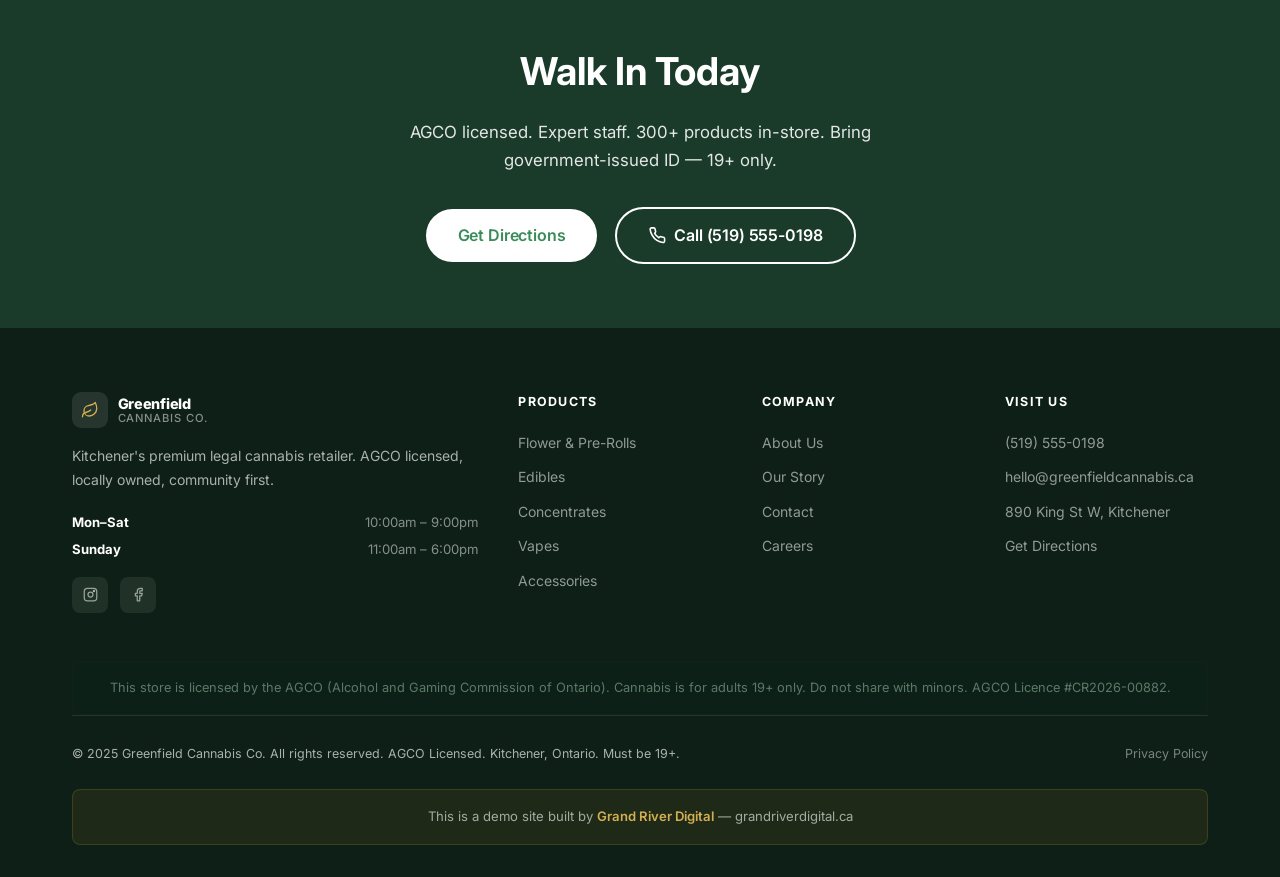
==== commit 6a89da0a: "fix: standardize testimonial grid — remove bad max-width% on grid items Root cause: .testimonial-car" ====
--- a/index.html
+++ b/index.html
@@ -306,7 +306,7 @@
       <h2 class="section-title sr d1" id="reviews-title-gc">What Our Customers Say</h2>
       <p class="section-sub sr d2">4.9 stars on Google. Here's what Kitchener is saying.</p>
     </div>
-    <div style="display:grid;grid-template-columns:repeat(auto-fit,minmax(280px,1fr));gap:1.5rem;margin-top:2.5rem;">
+    <div class="testimonials-grid">
       <div class="sr d1" style="background:#fff;border-radius:14px;padding:2rem;box-shadow:0 4px 16px rgba(13,31,22,.07);">
         <div style="display:flex;gap:2px;margin-bottom:1rem;"><span style="color:#B8962E;font-size:1rem;">★★★★★</span></div>
         <p style="font-size:.95rem;line-height:1.75;color:#1A3A2A;margin-bottom:1.25rem;">"The best dispensary in Kitchener, no contest. Staff actually took the time to understand what I was looking for and recommended the Blue Dream — perfect. Great selection, clean store, zero pressure. This is how cannabis retail should feel."</p>
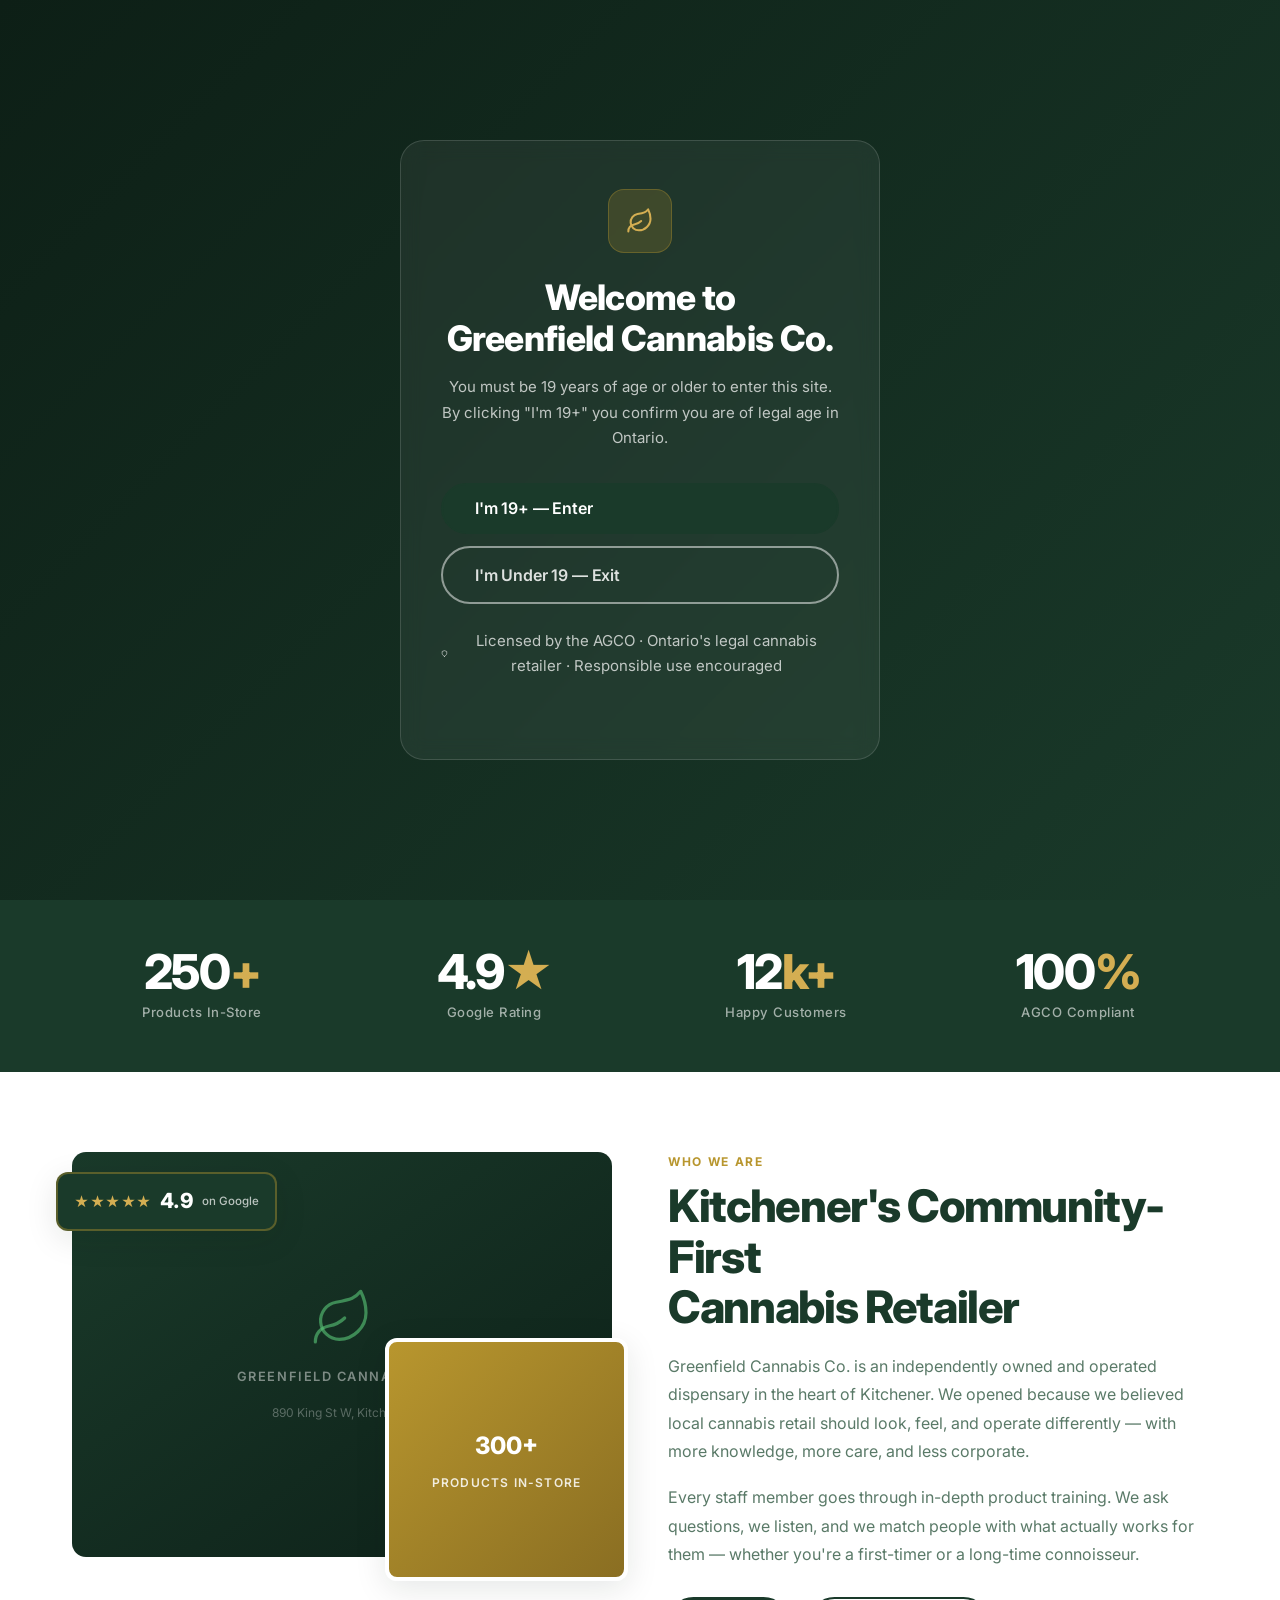
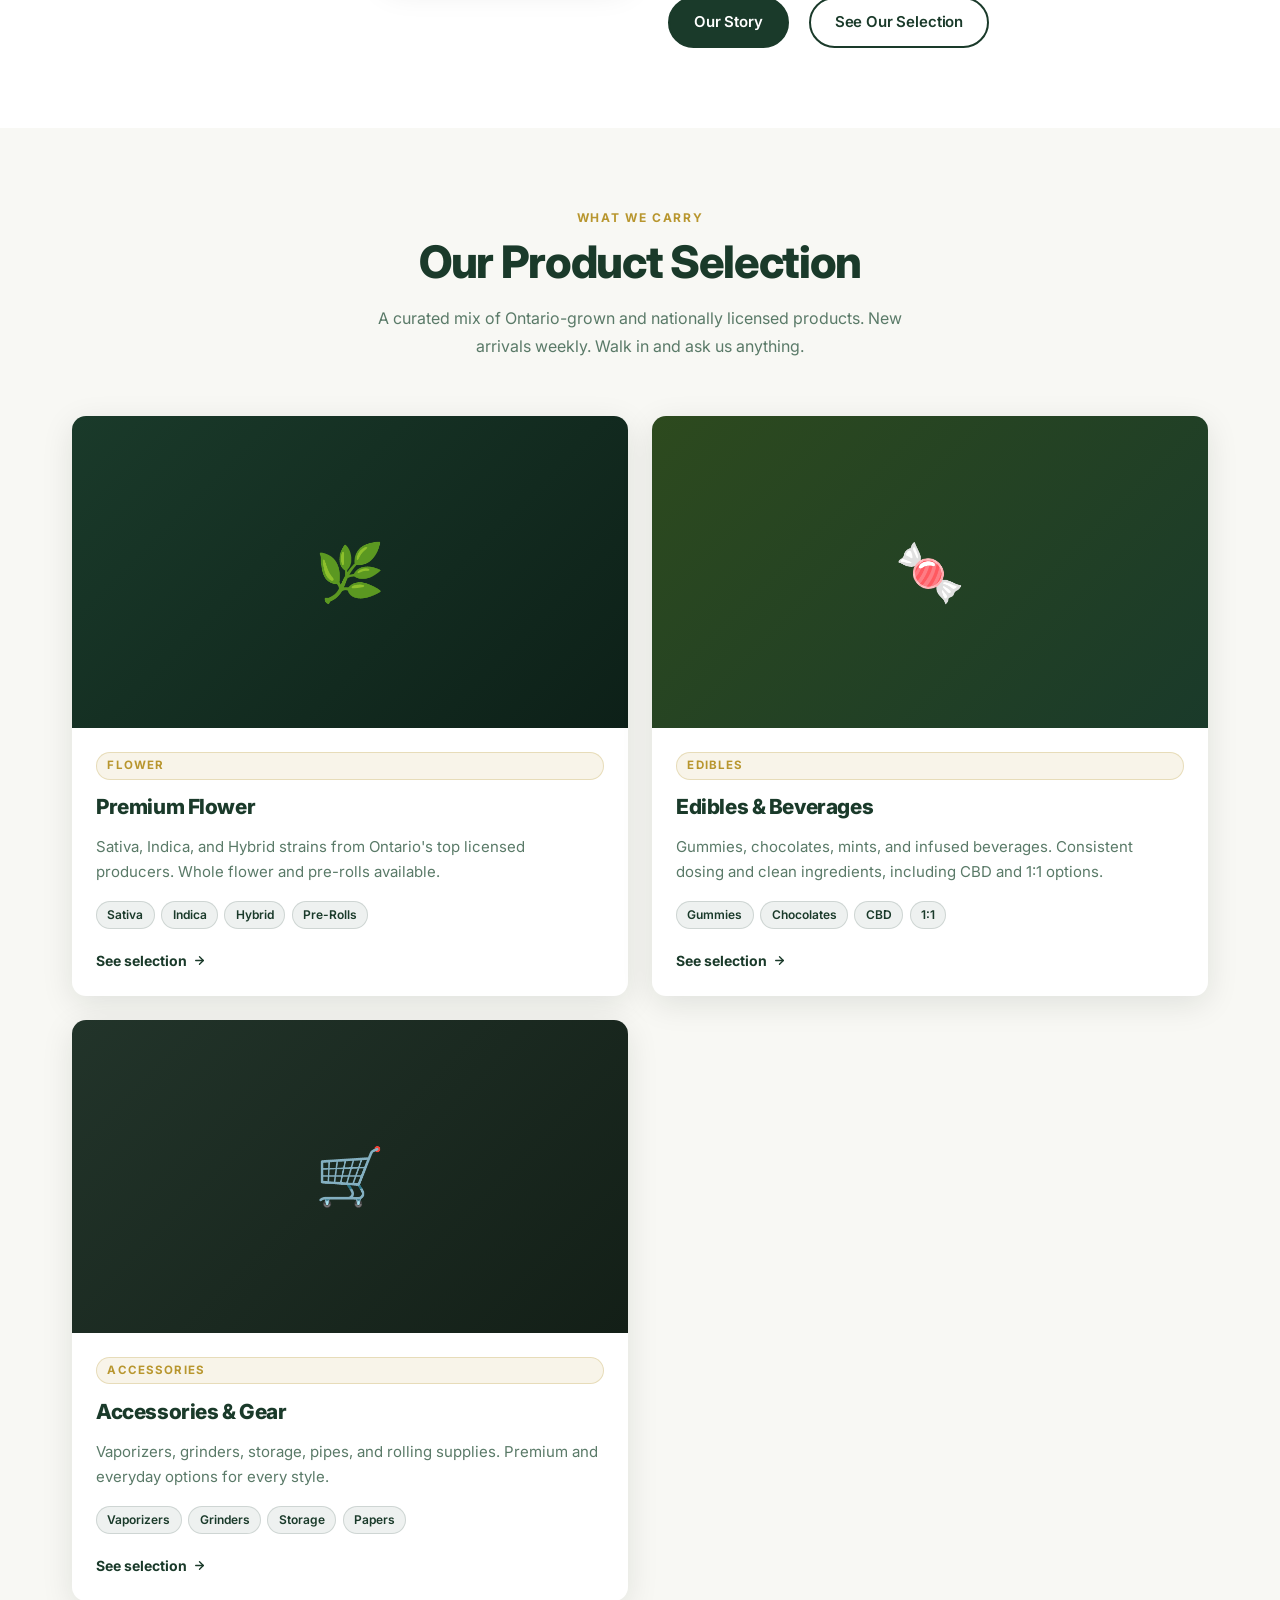
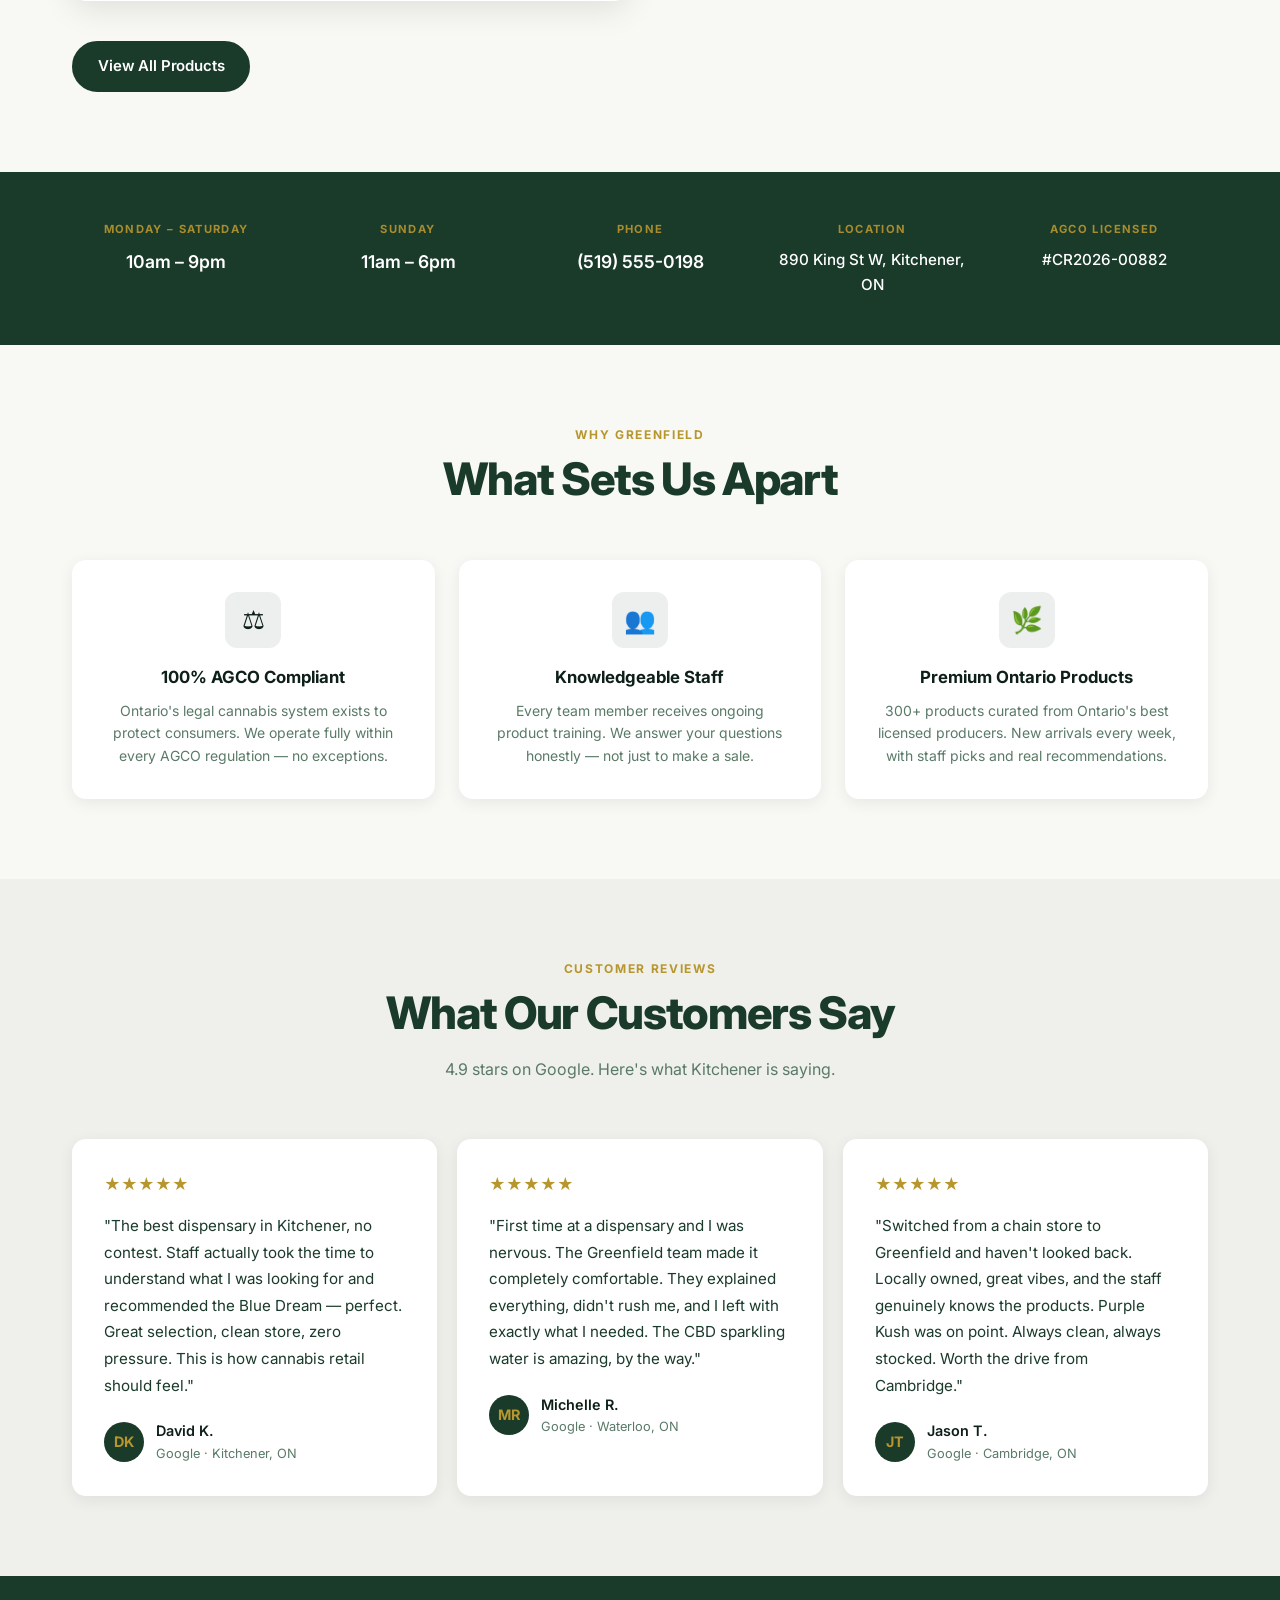
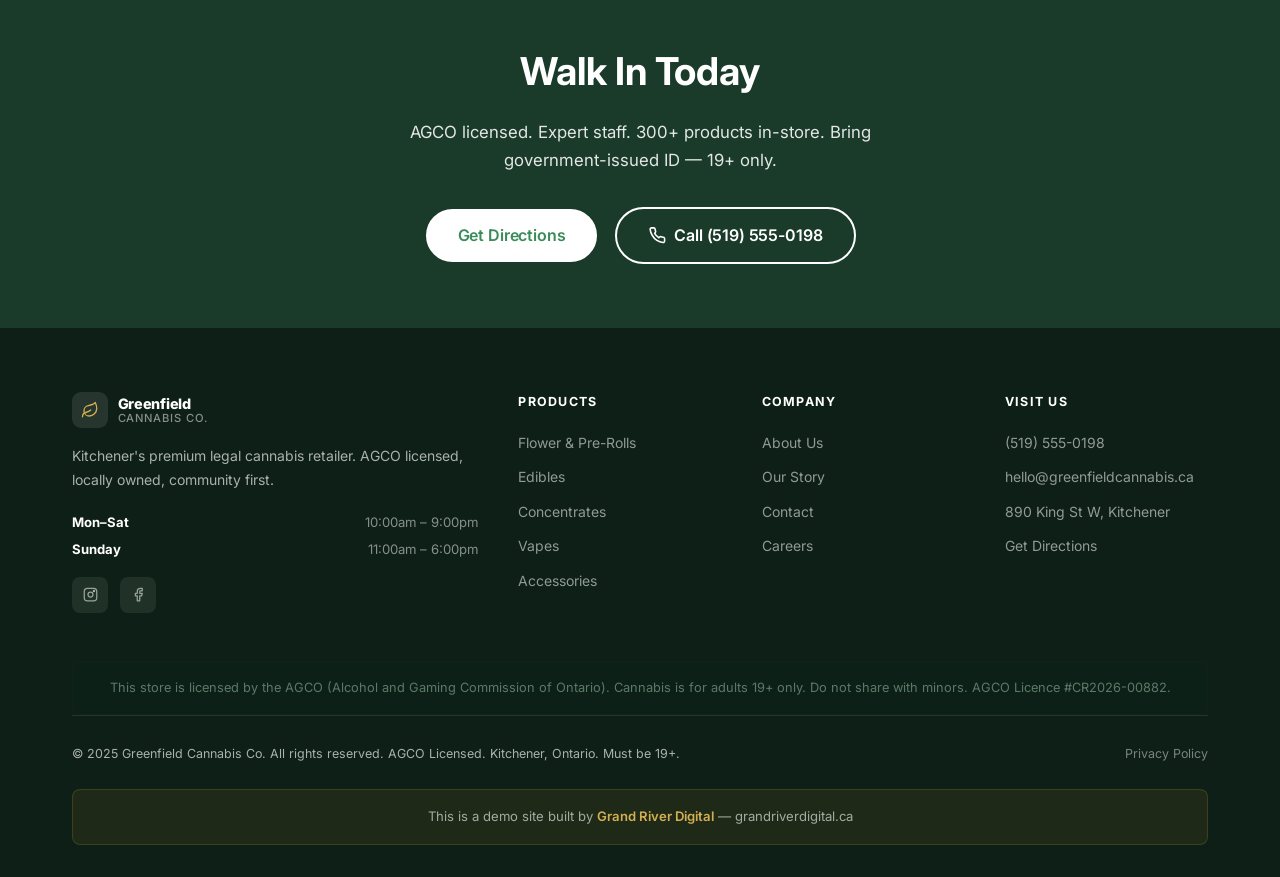
==== commit 9d2b59a5: "fix: remove all inappropriate/irrelevant images - Hero background: removed broken wooden-pulley img " ====
--- a/index.html
+++ b/index.html
@@ -110,9 +110,7 @@
 
 <!-- HERO -->
 <section id="hero" aria-labelledby="hero-h1">
-  <div class="hero-bg">
-    <img src="https://images.pexels.com/photos/5756626/pexels-photo-5756626.jpeg?auto=compress&cs=tinysrgb&w=1800&h=900&dpr=1" alt="Clean, modern retail dispensary interior with professional product display" fetchpriority="high" loading="eager" onerror="imgFallback(this)" />
-  </div>
+  <div class="hero-bg"></div>
   <div class="hero-overlay" aria-hidden="true"></div>
   <div class="hero-content">
     <div class="wrap">
@@ -163,11 +161,14 @@
   <div class="wrap">
     <div class="about-grid">
       <div class="about-img-stack sr">
-        <div class="about-img-main">
-          <img src="https://images.pexels.com/photos/5756626/pexels-photo-5756626.jpeg?auto=compress&cs=tinysrgb&w=800&h=600&dpr=1" alt="Greenfield Cannabis Co. interior — clean modern dispensary" loading="lazy" onerror="imgFallback(this)" />
-        </div>
-        <div class="about-img-accent">
-          <img src="https://images.pexels.com/photos/7667526/pexels-photo-7667526.jpeg?auto=compress&cs=tinysrgb&w=400&h=400&dpr=1" alt="Premium cannabis flower selection" loading="lazy" onerror="imgFallback(this)" />
+        <div class="about-img-main" style="background:linear-gradient(145deg,#1A3A2A 0%,#0d2018 100%);display:flex;flex-direction:column;align-items:center;justify-content:center;gap:1rem;min-height:320px;">
+          <svg width="64" height="64" viewBox="0 0 24 24" fill="none" stroke="rgba(90,200,120,.6)" stroke-width="1.2" stroke-linecap="round" stroke-linejoin="round" aria-hidden="true"><path d="M11 20A7 7 0 0 1 9.8 6.1C15.5 5 17 4.48 19 2c1 2 2 4.18 2 8 0 5.5-4.78 10-10 10z"/><path d="M2 21c0-3 1.85-5.36 5.08-6C9.5 14.52 12 13 13 12"/></svg>
+          <p style="color:rgba(255,255,255,.45);font-size:.8rem;text-transform:uppercase;letter-spacing:.12em;font-weight:600;margin:0;">Greenfield Cannabis Co.</p>
+          <p style="color:rgba(255,255,255,.3);font-size:.75rem;margin:0;">890 King St W, Kitchener</p>
+        </div>
+        <div class="about-img-accent" style="background:linear-gradient(135deg,#B8962E 0%,#8a6e22 100%);display:flex;flex-direction:column;align-items:center;justify-content:center;gap:.5rem;min-height:140px;">
+          <div style="color:#fff;font-size:1.5rem;font-weight:800;">300+</div>
+          <div style="color:rgba(255,255,255,.85);font-size:.75rem;text-transform:uppercase;letter-spacing:.1em;font-weight:600;">Products In-Store</div>
         </div>
         <div class="rating-badge">
           <span class="rating-stars">★★★★★</span>
@@ -204,7 +205,7 @@
     <div class="products-grid">
 
       <article class="product-card sr d1">
-        <div class="product-card__img"><img src="https://images.pexels.com/photos/7667526/pexels-photo-7667526.jpeg?auto=compress&cs=tinysrgb&w=700&h=480&dpr=1" alt="Premium cannabis flower buds" loading="lazy" onerror="imgFallback(this)" /></div>
+        <div class="product-card__img" style="background:linear-gradient(135deg,#1A3A2A 0%,#0d2018 100%);display:flex;align-items:center;justify-content:center;font-size:3.5rem;">🌿</div>
         <div class="product-card__body">
           <div class="product-card__cat">Flower</div>
           <h3>Premium Flower</h3>
@@ -215,7 +216,7 @@
       </article>
 
       <article class="product-card sr d2">
-        <div class="product-card__img"><img src="https://images.pexels.com/photos/3985236/pexels-photo-3985236.jpeg?auto=compress&cs=tinysrgb&w=700&h=480&dpr=1" alt="Cannabis edibles and gummies" loading="lazy" onerror="imgFallback(this)" /></div>
+        <div class="product-card__img" style="background:linear-gradient(135deg,#2d4a1e 0%,#1A3A2A 100%);display:flex;align-items:center;justify-content:center;font-size:3.5rem;">🍬</div>
         <div class="product-card__body">
           <div class="product-card__cat">Edibles</div>
           <h3>Edibles &amp; Beverages</h3>
@@ -226,7 +227,7 @@
       </article>
 
       <article class="product-card sr d3">
-        <div class="product-card__img"><img src="https://images.pexels.com/photos/3692717/pexels-photo-3692717.jpeg?auto=compress&cs=tinysrgb&w=700&h=480&dpr=1" alt="Cannabis accessories on clean retail shelf" loading="lazy" onerror="imgFallback(this)" /></div>
+        <div class="product-card__img" style="background:linear-gradient(135deg,#22342a 0%,#131f17 100%);display:flex;align-items:center;justify-content:center;font-size:3.5rem;">🛒</div>
         <div class="product-card__body">
           <div class="product-card__cat">Accessories</div>
           <h3>Accessories &amp; Gear</h3>
--- a/styles.css
+++ b/styles.css
@@ -315,7 +315,7 @@
   padding-top: calc(var(--topbar-h) + var(--hdr-h));
   overflow: hidden;
 }
-.hero-bg { position: absolute; inset: 0; z-index: 0; }
+.hero-bg { position: absolute; inset: 0; z-index: 0; background: linear-gradient(160deg, #1A3A2A 0%, #0a1f12 55%, #051009 100%); }
 .hero-bg img { width: 100%; height: 100%; object-fit: cover; object-position: center; }
 .hero-overlay {
   position: absolute; inset: 0; z-index: 1;
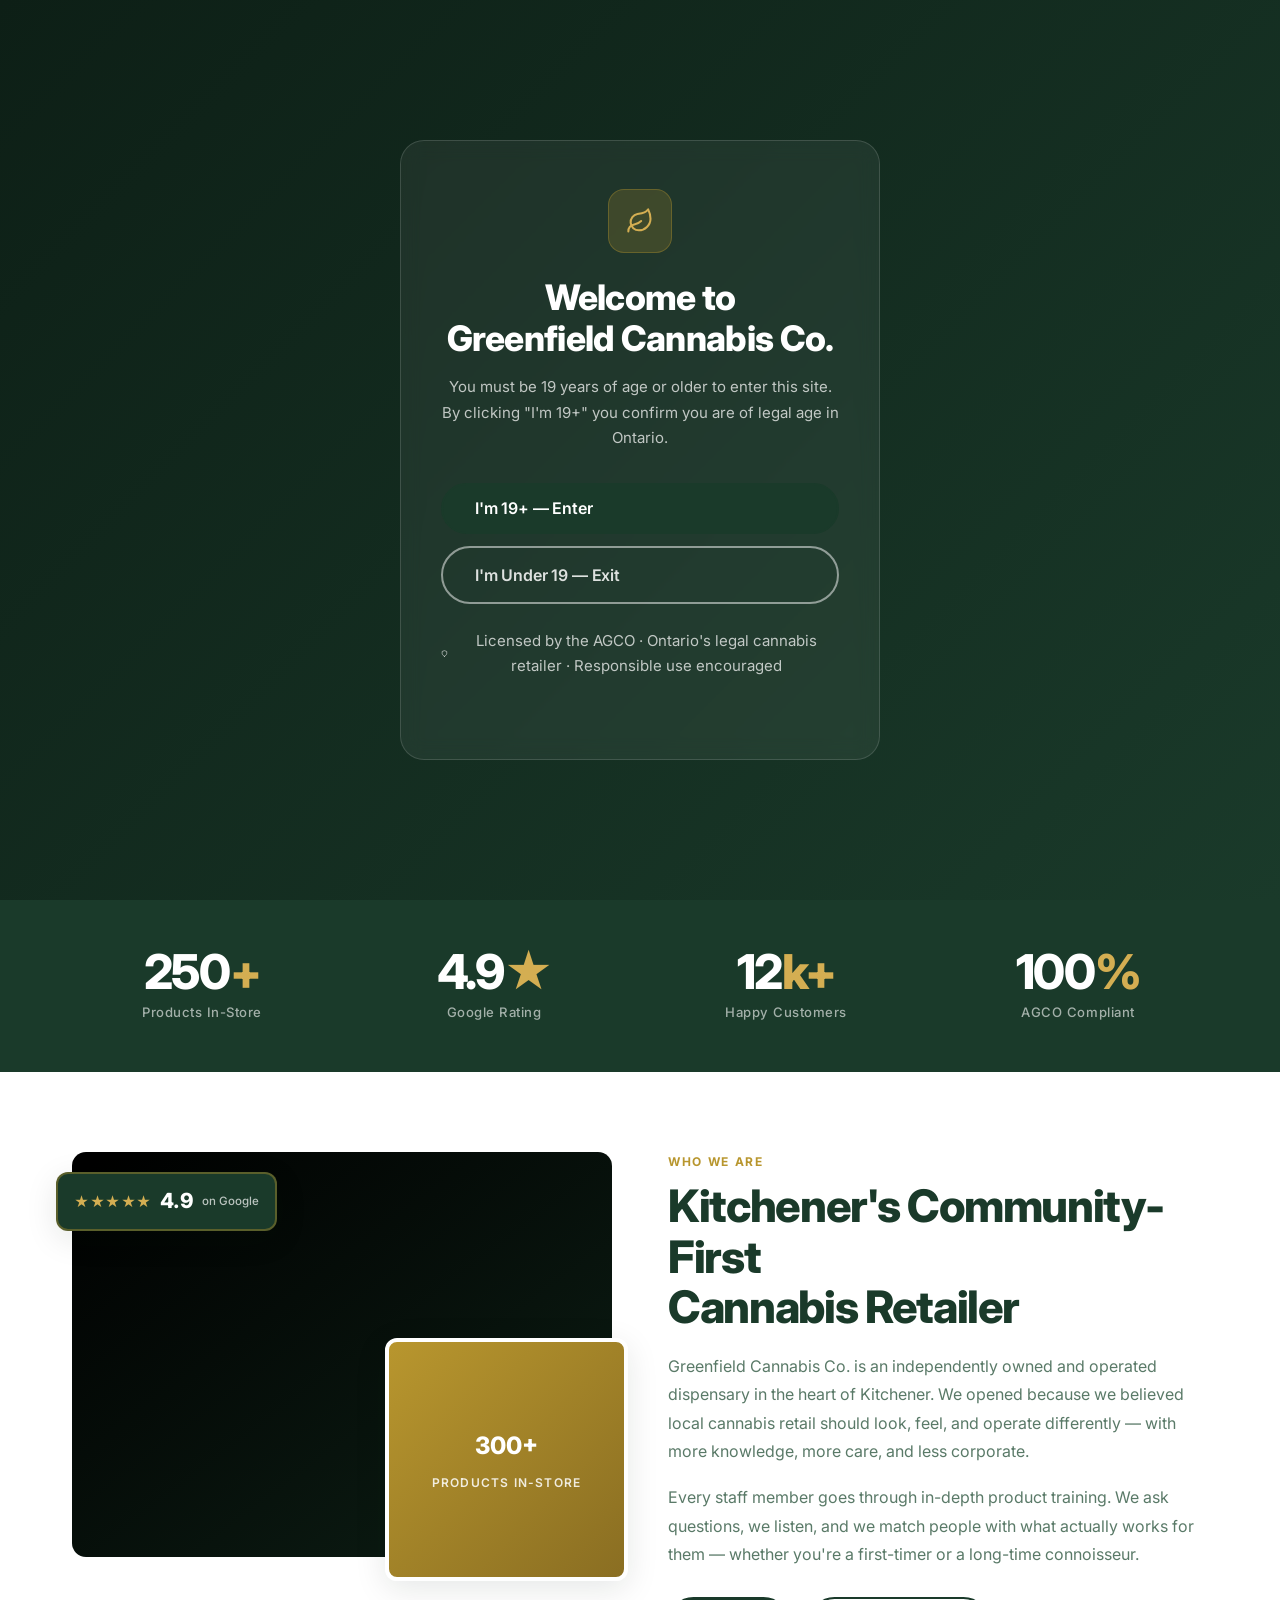
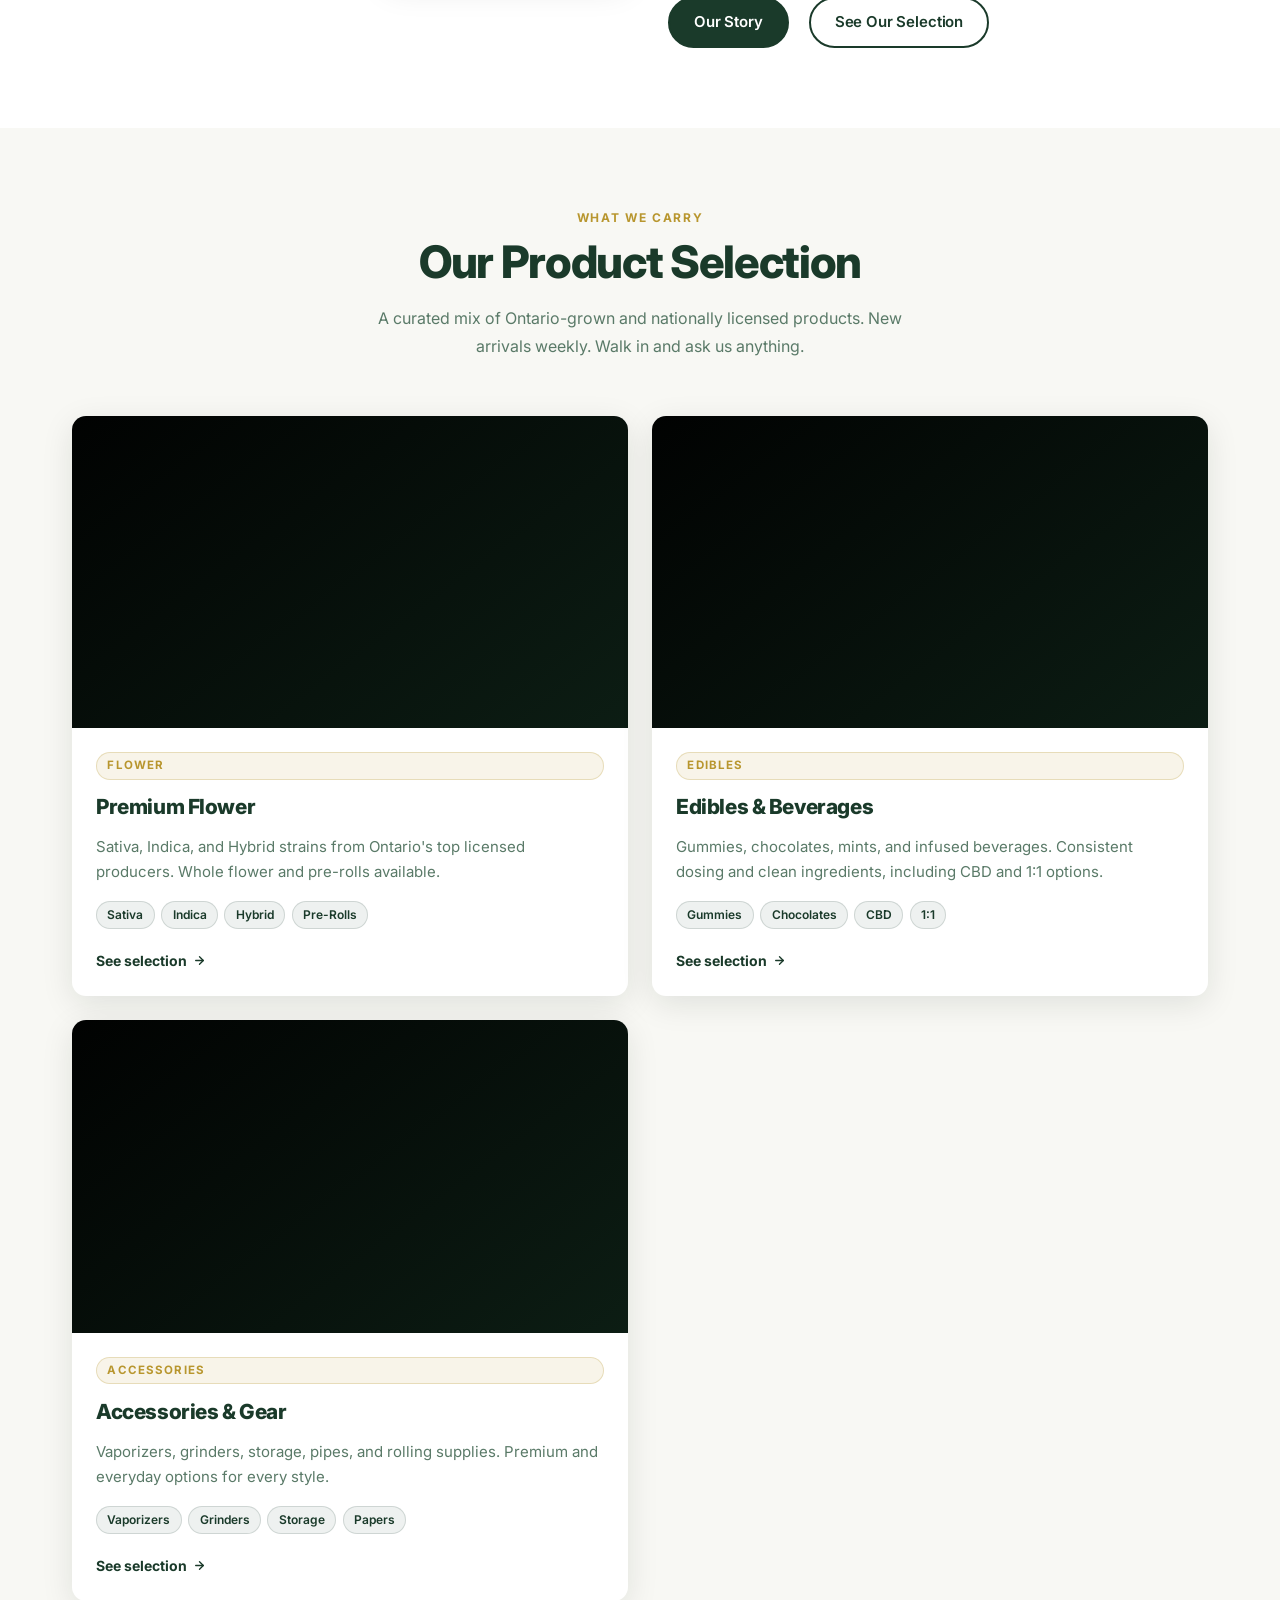
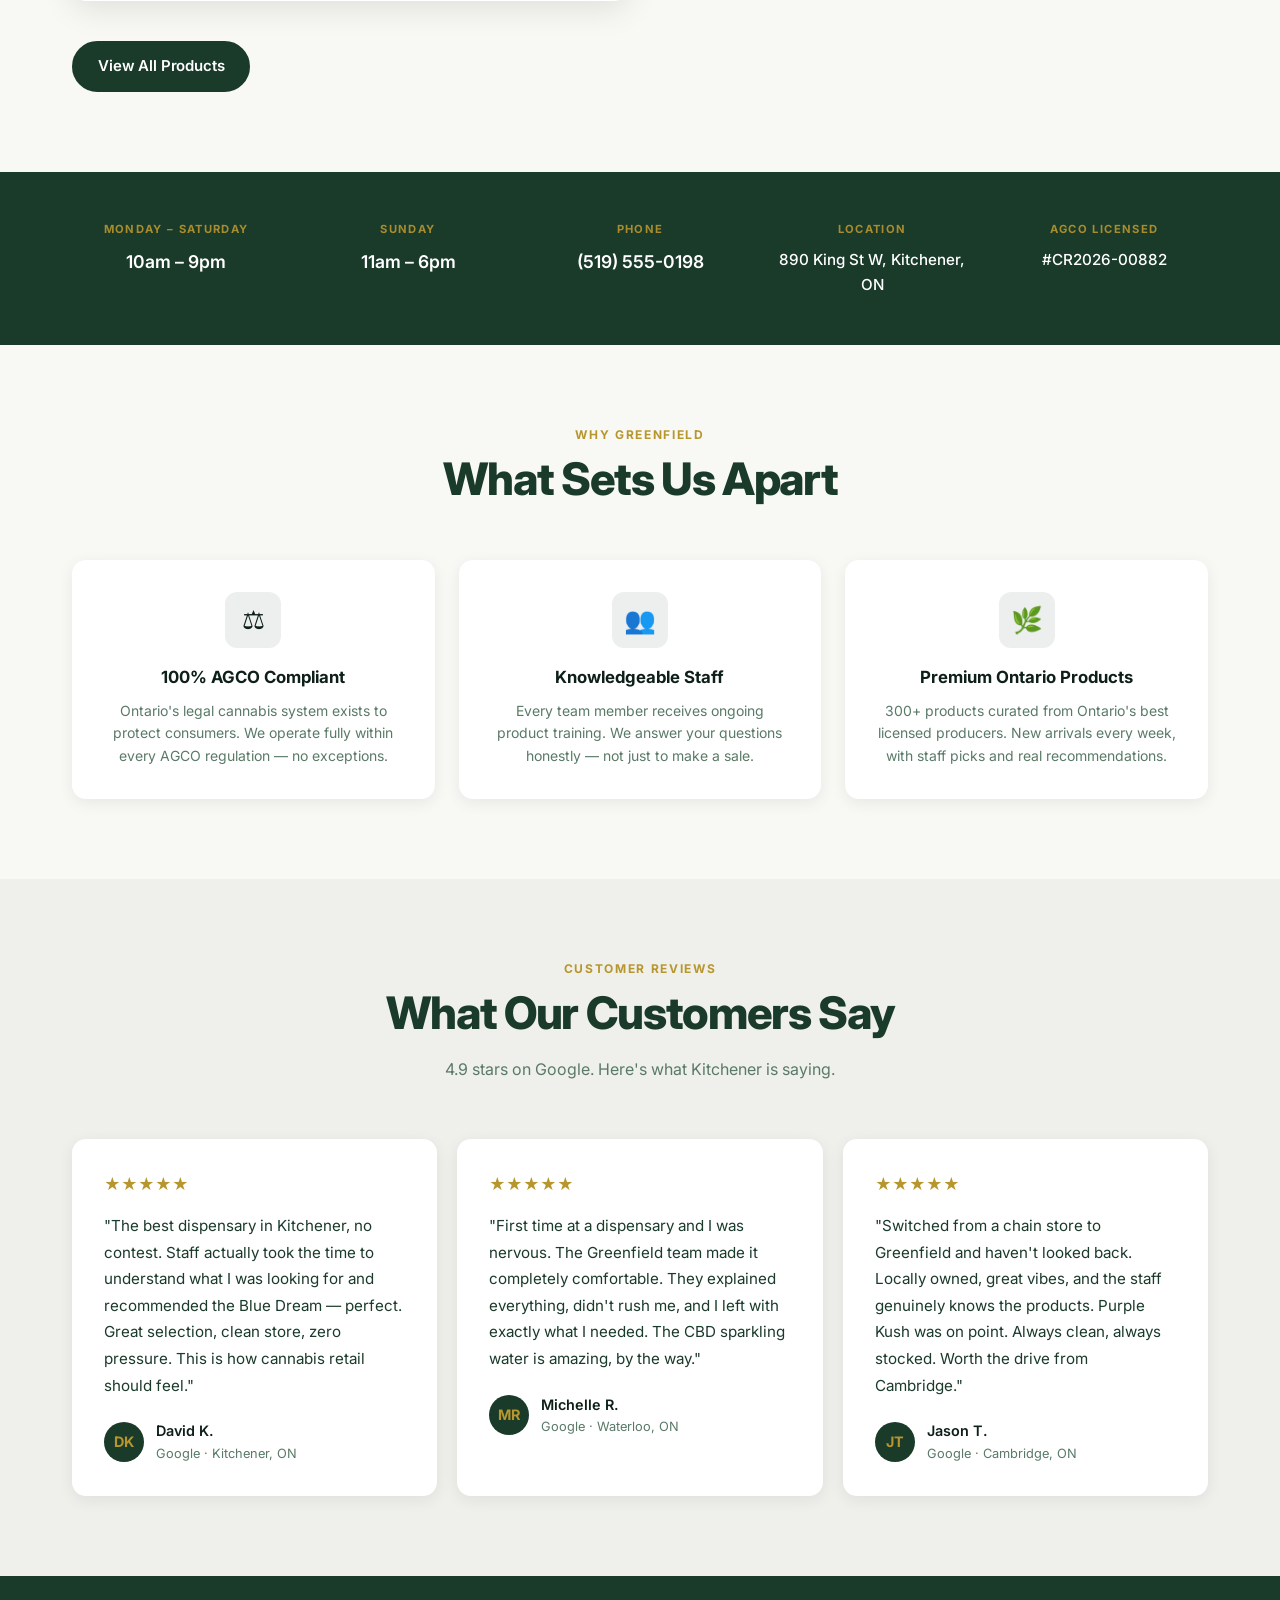
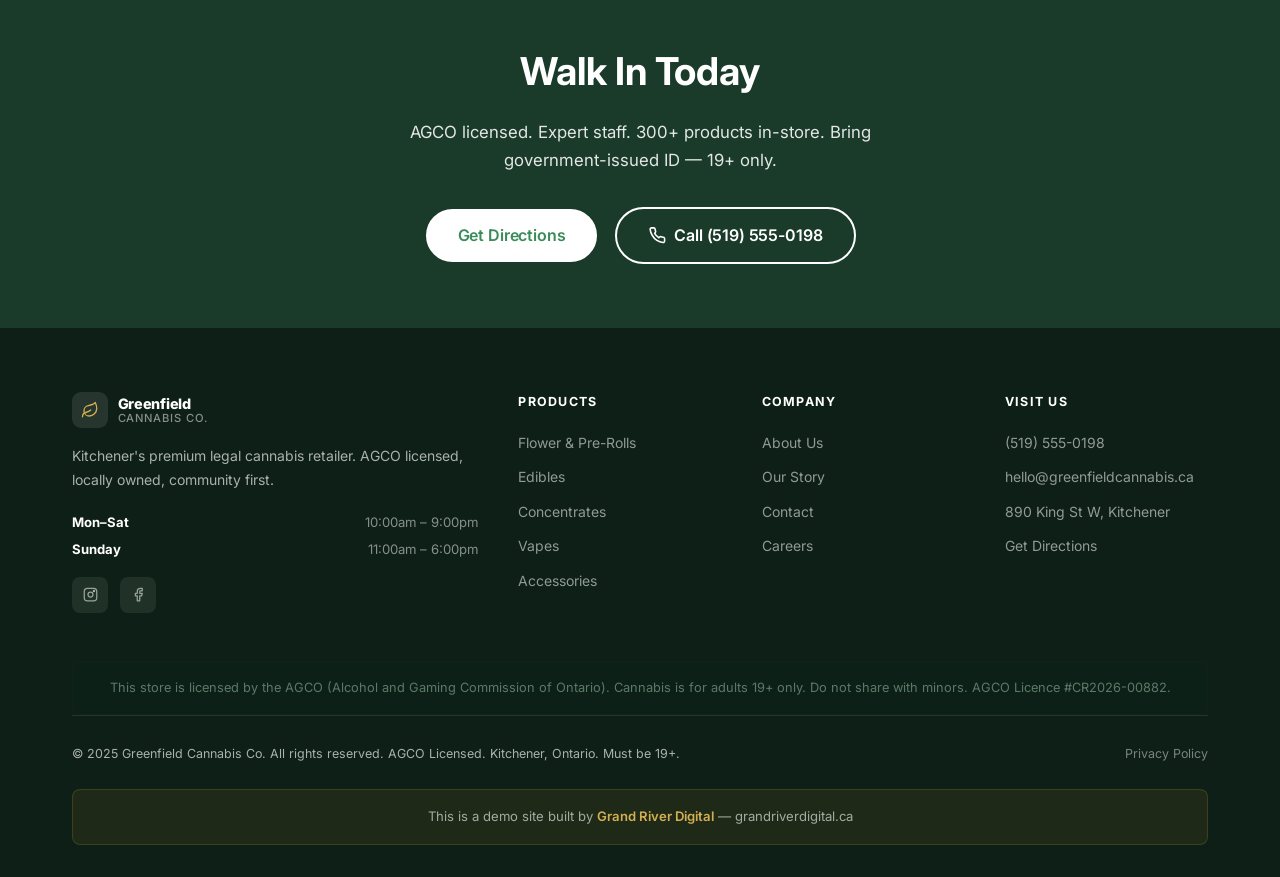
==== commit 602f4e76: "fix: replace placeholder images with verified cannabis-relevant photography Images used: - Hero back" ====
--- a/index.html
+++ b/index.html
@@ -110,7 +110,9 @@
 
 <!-- HERO -->
 <section id="hero" aria-labelledby="hero-h1">
-  <div class="hero-bg"></div>
+  <div class="hero-bg">
+    <img src="https://images.unsplash.com/photo-1536819114556-1e10f967fb61?auto=format&fit=crop&w=1800&h=900&q=80" alt="Cannabis products — premium flower, jars, and accessories on display" fetchpriority="high" loading="eager" onerror="imgFallback(this)" />
+  </div>
   <div class="hero-overlay" aria-hidden="true"></div>
   <div class="hero-content">
     <div class="wrap">
@@ -161,10 +163,8 @@
   <div class="wrap">
     <div class="about-grid">
       <div class="about-img-stack sr">
-        <div class="about-img-main" style="background:linear-gradient(145deg,#1A3A2A 0%,#0d2018 100%);display:flex;flex-direction:column;align-items:center;justify-content:center;gap:1rem;min-height:320px;">
-          <svg width="64" height="64" viewBox="0 0 24 24" fill="none" stroke="rgba(90,200,120,.6)" stroke-width="1.2" stroke-linecap="round" stroke-linejoin="round" aria-hidden="true"><path d="M11 20A7 7 0 0 1 9.8 6.1C15.5 5 17 4.48 19 2c1 2 2 4.18 2 8 0 5.5-4.78 10-10 10z"/><path d="M2 21c0-3 1.85-5.36 5.08-6C9.5 14.52 12 13 13 12"/></svg>
-          <p style="color:rgba(255,255,255,.45);font-size:.8rem;text-transform:uppercase;letter-spacing:.12em;font-weight:600;margin:0;">Greenfield Cannabis Co.</p>
-          <p style="color:rgba(255,255,255,.3);font-size:.75rem;margin:0;">890 King St W, Kitchener</p>
+        <div class="about-img-main">
+          <img src="https://images.pexels.com/photos/2178565/pexels-photo-2178565.jpeg?auto=compress&cs=tinysrgb&w=800&h=534&dpr=1" alt="Professional cannabis cultivation — quality product grown under expert care" loading="lazy" onerror="imgFallback(this)" />
         </div>
         <div class="about-img-accent" style="background:linear-gradient(135deg,#B8962E 0%,#8a6e22 100%);display:flex;flex-direction:column;align-items:center;justify-content:center;gap:.5rem;min-height:140px;">
           <div style="color:#fff;font-size:1.5rem;font-weight:800;">300+</div>
@@ -205,7 +205,7 @@
     <div class="products-grid">
 
       <article class="product-card sr d1">
-        <div class="product-card__img" style="background:linear-gradient(135deg,#1A3A2A 0%,#0d2018 100%);display:flex;align-items:center;justify-content:center;font-size:3.5rem;">🌿</div>
+        <div class="product-card__img"><img src="https://images.pexels.com/photos/2178565/pexels-photo-2178565.jpeg?auto=compress&cs=tinysrgb&w=800&h=534&dpr=1" alt="Premium cannabis flower — quality Ontario-grown bud" loading="lazy" onerror="imgFallback(this)" /></div>
         <div class="product-card__body">
           <div class="product-card__cat">Flower</div>
           <h3>Premium Flower</h3>
@@ -216,7 +216,7 @@
       </article>
 
       <article class="product-card sr d2">
-        <div class="product-card__img" style="background:linear-gradient(135deg,#2d4a1e 0%,#1A3A2A 100%);display:flex;align-items:center;justify-content:center;font-size:3.5rem;">🍬</div>
+        <div class="product-card__img"><img src="https://images.pexels.com/photos/4110101/pexels-photo-4110101.jpeg?auto=compress&cs=tinysrgb&w=700&h=480&dpr=1" alt="Cannabis edibles — premium infused chocolate and confections" loading="lazy" onerror="imgFallback(this)" /></div>
         <div class="product-card__body">
           <div class="product-card__cat">Edibles</div>
           <h3>Edibles &amp; Beverages</h3>
@@ -227,7 +227,7 @@
       </article>
 
       <article class="product-card sr d3">
-        <div class="product-card__img" style="background:linear-gradient(135deg,#22342a 0%,#131f17 100%);display:flex;align-items:center;justify-content:center;font-size:3.5rem;">🛒</div>
+        <div class="product-card__img"><img src="https://images.pexels.com/photos/6044266/pexels-photo-6044266.jpeg?auto=compress&cs=tinysrgb&w=700&h=480&dpr=1" alt="Cannabis accessories — premium gear and lifestyle products" loading="lazy" onerror="imgFallback(this)" /></div>
         <div class="product-card__body">
           <div class="product-card__cat">Accessories</div>
           <h3>Accessories &amp; Gear</h3>
